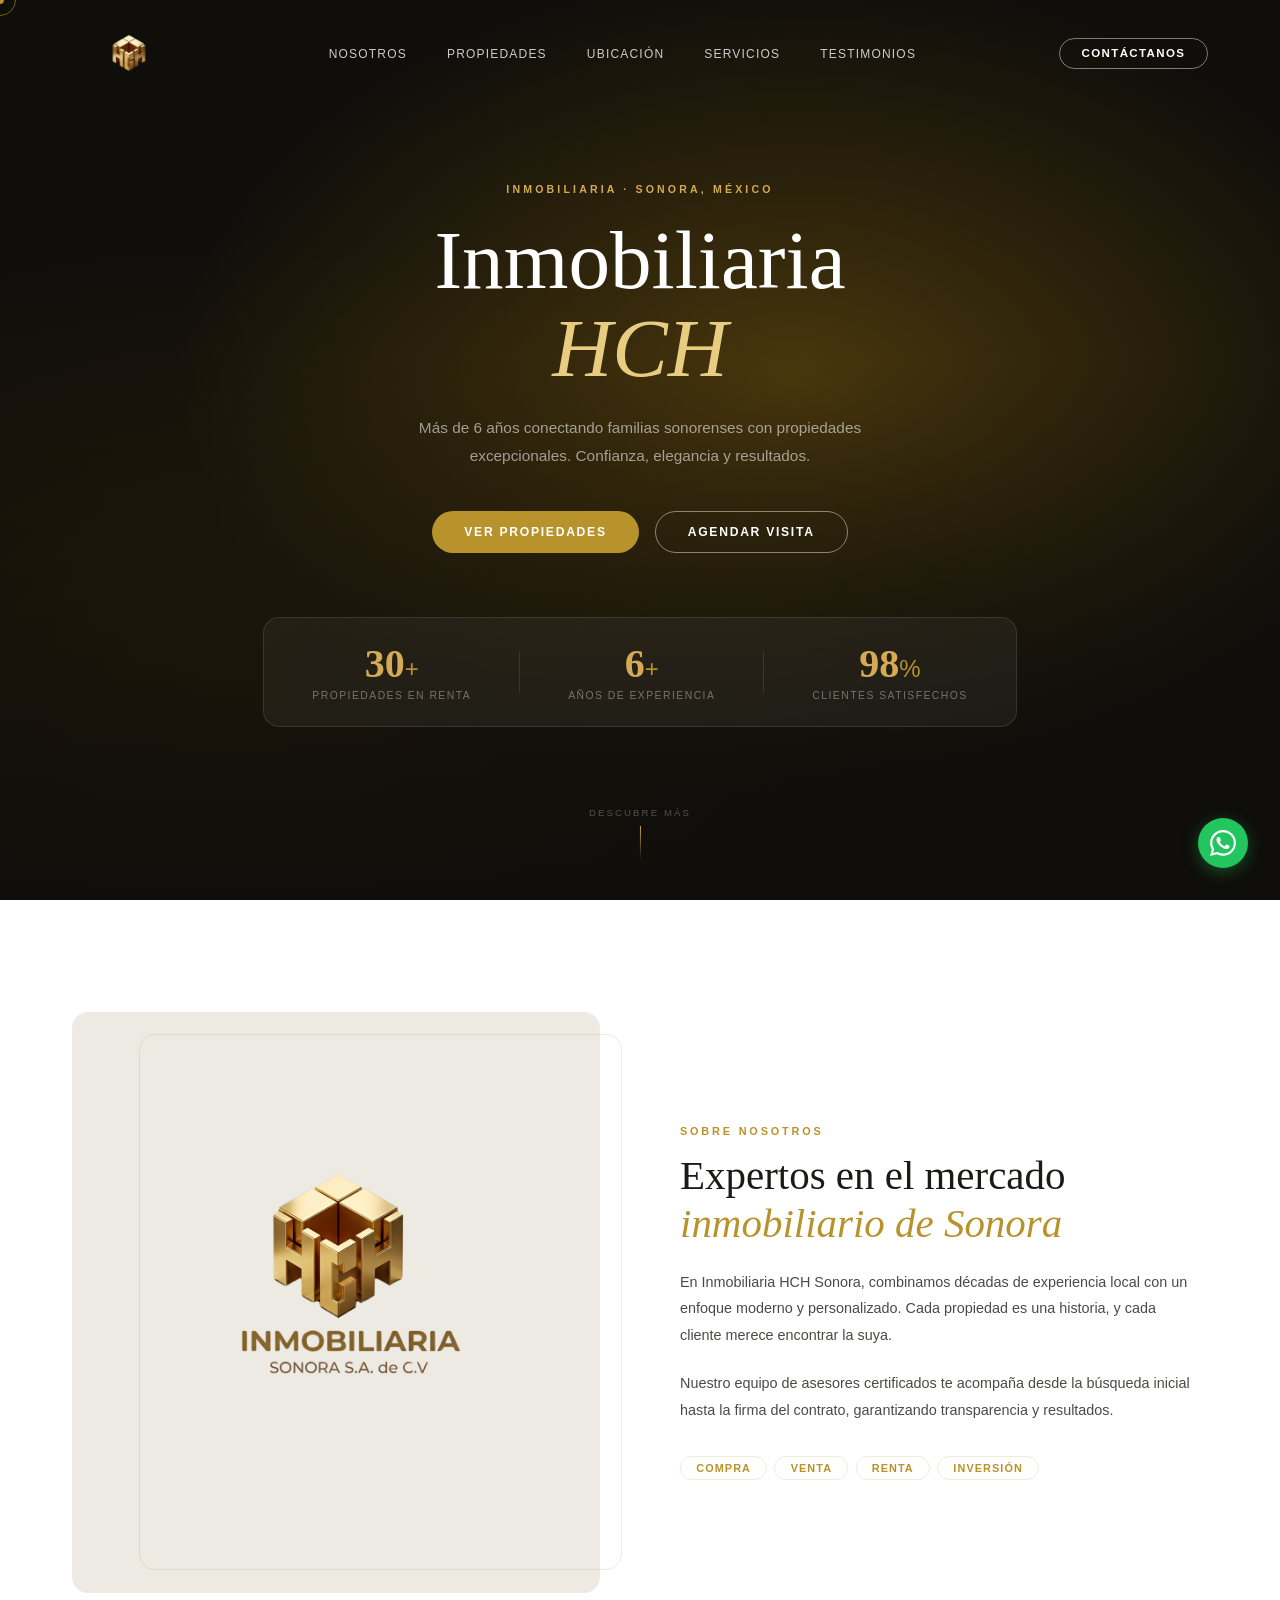
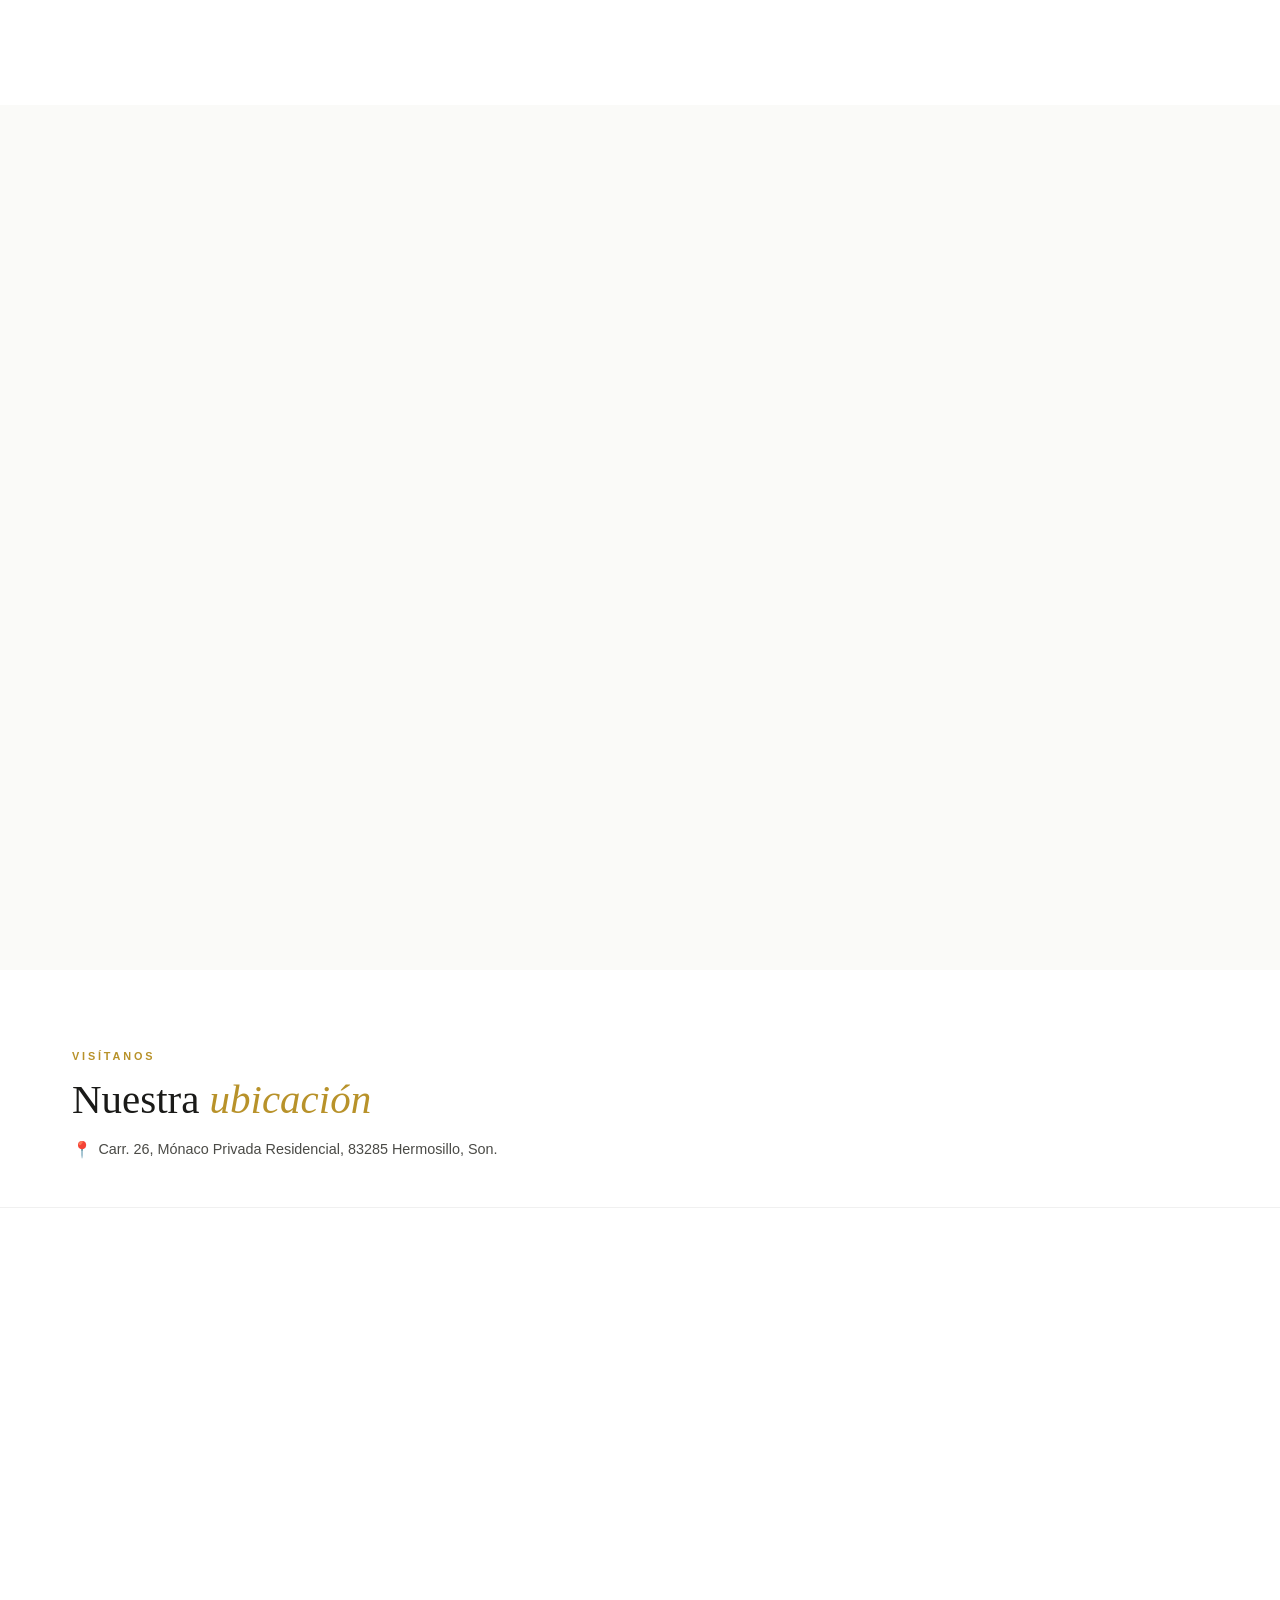
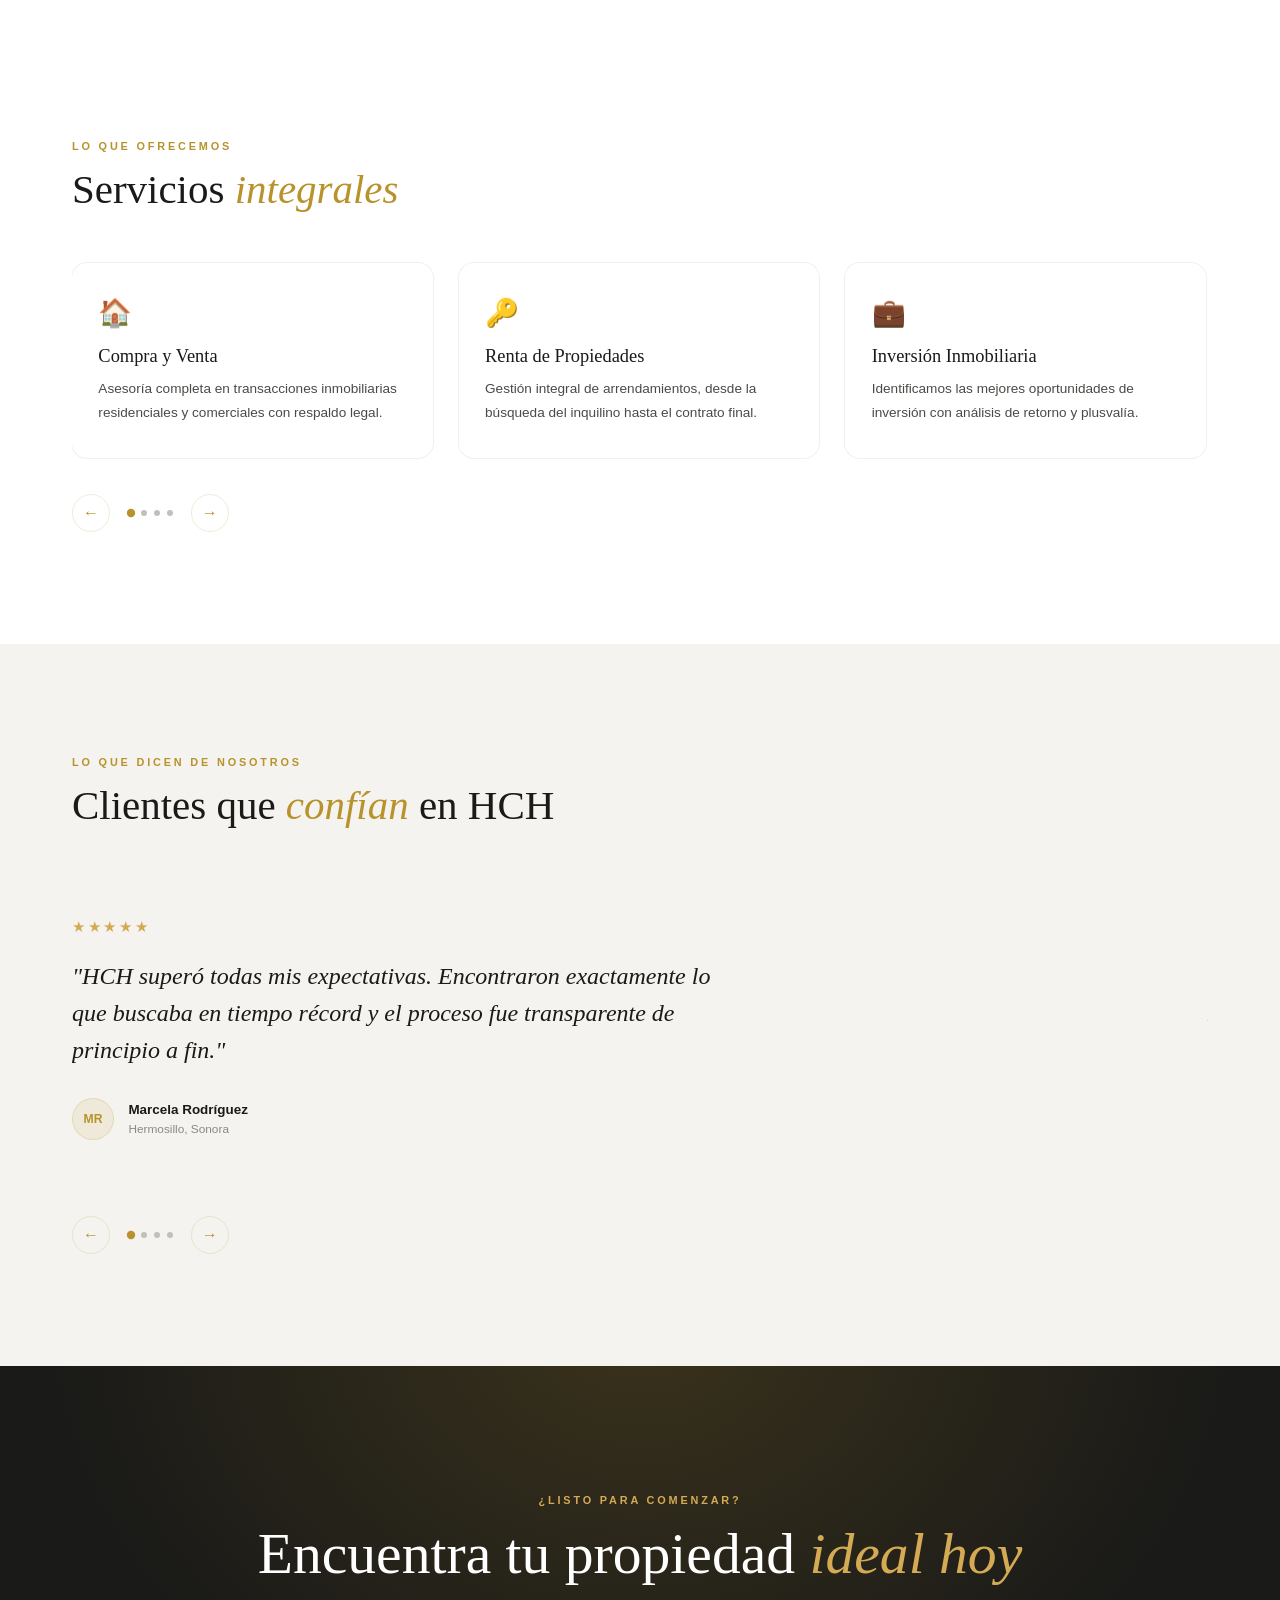
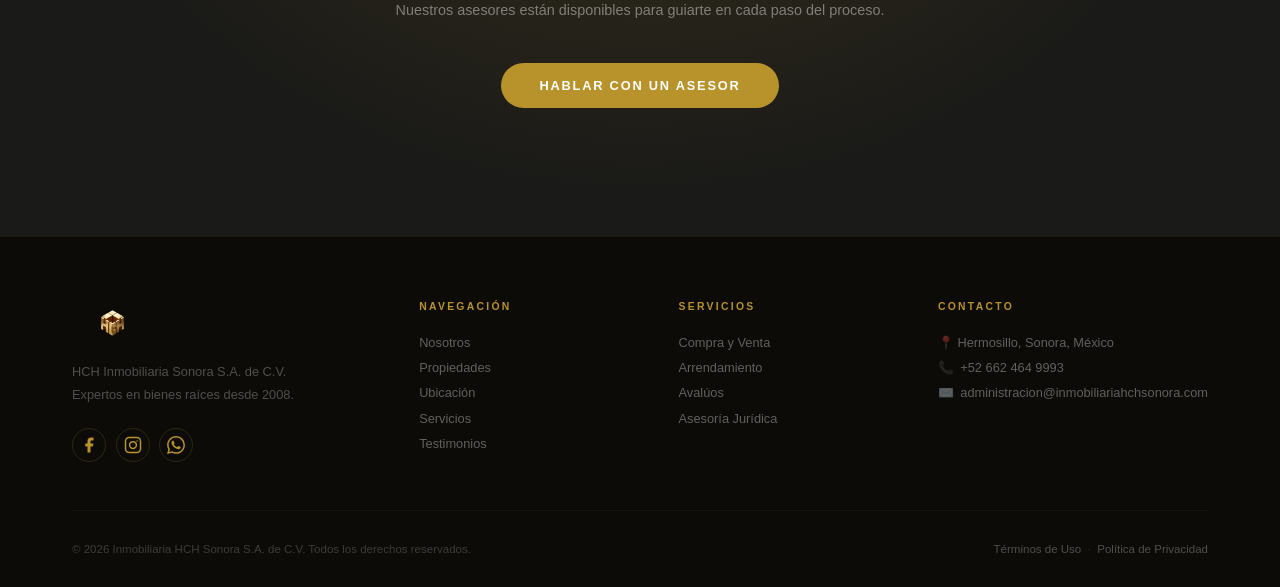
==== index.html @ 353039e5 "Add files via upload" ====
<!DOCTYPE html>
<html lang="es">
<head>
  <meta charset="UTF-8" />
  <meta name="viewport" content="width=device-width, initial-scale=1.0" />
  <title>Inmobiliaria HCH Sonora</title>
  <link rel="stylesheet" href="css/styles.css" />
  <link rel="stylesheet" href="css/mediaqueries.css" />
  <link rel="icon" href="/assets/icono.png" type="image/png">
  <!-- EmailJS -->
  <script src="https://cdn.jsdelivr.net/npm/@emailjs/browser@4/dist/email.min.js"></script>
  <script>emailjs.init('JZlXr-VuJau-2--WH');</script>
</head>
<body>
  <!-- Cursor -->
  <div class="cursor" id="cursor"></div>
  <div class="cursor-follower" id="cursorFollower"></div>
  <div class="mobile-menu" id="mobileMenu">
    <div class="mobile-menu-inner">
      <div class="mobile-menu-logo">
        <img src="assets/LogoHCHv1.png" alt="HCH" />
      </div>
      <nav class="mobile-menu-links">
        <a href="#nosotros"   class="mobile-link">Nosotros</a>
        <a href="#propiedades" class="mobile-link">Propiedades</a>
        <a href="#ubicacion"  class="mobile-link">Ubicación</a>
        <a href="#servicios"  class="mobile-link">Servicios</a>
        <a href="#testimonios" class="mobile-link">Testimonios</a>
      </nav>
      <div class="mobile-menu-cta">
        <button class="btn-primary full-w" id="openContactModalMobile">Contáctanos</button>
      </div>
    </div>
  </div>
  <div class="mobile-overlay" id="mobileOverlay"></div>
  <!-- Navbar -->
  <nav class="navbar" id="navbar">
    <div class="nav-container">
      <!-- Logo -->
      <a href="#hero" class="nav-logo">
        <img src="assets/LogoHCHv1.png" alt="HCH Inmobiliaria" class="nav-logo-img" />
      </a>
      <!-- Links -->
      <ul class="nav-links" id="navLinks">
        <li><a href="#nosotros" class="nav-link">Nosotros</a></li>
        <li><a href="#propiedades" class="nav-link">Propiedades</a></li>
        <li><a href="#ubicacion" class="nav-link">Ubicación</a></li>
        <li><a href="#servicios" class="nav-link">Servicios</a></li>
        <li><a href="#testimonios" class="nav-link">Testimonios</a></li>
      </ul>
      <!-- CTA y hamburger -->
      <div class="nav-right">
        <button class="nav-cta" id="openContactModal">Contáctanos</button>
        <button class="hamburger" id="hamburger" aria-label="Menú">
          <span></span><span></span><span></span>
        </button>
      </div>
    </div>
  </nav>
  <!-- Hero -->
  <section class="hero" id="hero">
    <div class="hero-bg">
      <div class="hero-bg-placeholder"></div>
      <div class="hero-overlay"></div>
    </div>
    <div class="hero-content">
      <p class="hero-eyebrow">Inmobiliaria · Sonora, México</p>
      <h1 class="hero-title">
        Inmobiliaria<br /><em> HCH</em>
      </h1>
      <p class="hero-subtitle">
        Más de 6 años conectando familias sonorenses con propiedades excepcionales.
        Confianza, elegancia y resultados.
      </p>
      <div class="hero-actions">
        <a href="#propiedades" class="btn-primary">Ver Propiedades</a>
        <button class="btn-ghost" id="openContactModalHero">Agendar Visita</button>
      </div>
    </div>
    <div class="hero-stats">
      <div class="stat">
        <span class="stat-num" data-count="30">0</span><span class="stat-sym">+</span>
        <span class="stat-label">Propiedades en renta</span>
      </div>
      <div class="stat-divider"></div>
      <div class="stat">
        <span class="stat-num" data-count="6">0</span><span class="stat-sym">+</span>
        <span class="stat-label">Años de Experiencia</span>
      </div>
      <div class="stat-divider"></div>
      <div class="stat">
        <span class="stat-num" data-count="98">0</span><span class="stat-sym">%</span>
        <span class="stat-label">Clientes Satisfechos</span>
      </div>
    </div>
    <div class="hero-scroll-indicator">
      <span>Descubre más</span>
      <div class="scroll-line"></div>
    </div>
  </section>
  <!-- Nosotros -->
  <section class="nosotros" id="nosotros">
    <div class="container">
      <div class="nosotros-grid">
        <div class="nosotros-media reveal-left">
          <div class="about-img-wrap">
            <div class="about-img-placeholder"></div>
            <div class="about-accent-line"></div>
          </div>
        </div>
        <div class="nosotros-content reveal-right">
          <p class="section-eyebrow">Sobre Nosotros</p>
          <h2 class="section-title">Expertos en el mercado <em>inmobiliario de Sonora</em></h2>
          <p class="nosotros-text">
            En Inmobiliaria HCH  Sonora, combinamos décadas de experiencia local
            con un enfoque moderno y personalizado. Cada propiedad es una historia, y cada
            cliente merece encontrar la suya.
          </p>
          <p class="nosotros-text">
            Nuestro equipo de asesores certificados te acompaña desde la búsqueda inicial
            hasta la firma del contrato, garantizando transparencia y resultados.
          </p>
          <div class="nosotros-tags">
            <span class="tag">Compra</span>
            <span class="tag">Venta</span>
            <span class="tag">Renta</span>
            <span class="tag">Inversión</span>
          </div>
        </div>
      </div>
    </div>
  </section>
  
  <!-- Propiedades -->
  <section class="propiedades" id="propiedades">
    <div class="container">
      <div class="section-header reveal-up">
        <p class="section-eyebrow">Nuestras Propiedades</p>
        <h2 class="section-title">Encuentra tu espacio <em>perfecto</em></h2>
        <p class="section-desc">Selección exclusiva de propiedades residenciales y comerciales en Sonora.</p>
      </div>
      <div class="filtros reveal-up">
        <button class="filtro-btn active" data-filter="todos">Todos</button>
        <button class="filtro-btn" data-filter="casa">Casas</button>
        <button class="filtro-btn" data-filter="departamento">Departamentos</button>
        <button class="filtro-btn" data-filter="terreno">Terrenos</button>
        <button class="filtro-btn" data-filter="comercial">Comercial</button>
      </div>
      <div class="propiedades-grid" id="propiedadesGrid">
        
        <article class="propiedad-card reveal-up delay-1" data-tipo="departamento"
          data-nombre="Departamento en Colonia San Juan, 16-N"
          data-precio="$11,500 MXN"
          data-recamaras="2" data-banos="1" data-m2="-" data-estacionamientos="1"
          data-descripcion="Departamento en renta muy cerca del centro de la ciudad, galerías Mall, centro de gobierno, universidad kino, etc. Dos recámaras con minisplit cada una, baño, cocina equipada, sala/comedor con minisplit, área común, incluye agua, un cajón de estacionamiento con portón eléctrico para mayor seguridad cuenta con cámaras de vigilancia. "
          data-ubicacion="Hermosillo, Sonora"
          data-fotos="assets/dpto1a.jpg|assets/dpto1b.jpg|assets/dpto1c.jpg|assets/dpto1d.jpg|assets/dpto1e.jpg|assets/dpto1f.jpg|assets/dpto1g.jpg|assets/dpto1h.jpg|assets/dpto1i.jpg">
          <div class="card-img-wrap">
            <div class="card-slider">
              <div class="card-slides">
                <div class="card-slide" style="background:#d8d0c0;"></div>
                <div class="card-slide" style="background:#c8c0b0;"></div>
                <div class="card-slide" style="background:#d8d0c0;"></div>
                <div class="card-slide" style="background:#c8c0b0;"></div>
                <div class="card-slide" style="background:#d8d0c0;"></div>
                <div class="card-slide" style="background:#c8c0b0;"></div>
                <div class="card-slide" style="background:#d8d0c0;"></div>
                <div class="card-slide" style="background:#c8c0b0;"></div>
                <div class="card-slide" style="background:#d8d0c0;"></div>
              </div>
              <div class="card-slider-dots"></div>
            </div>
            <div class="card-badge nuevo">Nuevo</div>
          </div>
          <div class="card-body">
            <p class="card-ubicacion">Colonia San Juan, HMO Sonora</p>
            <h3 class="card-nombre">Departamento en Colonia San Juan, 16-N</h3>
            <p class="card-precio">$11,500 <span>MXN</span></p>
            <div class="card-specs">
              <span>2 rec.</span><span>·</span>
              <span>1 baños</span><span>·</span>
              <span>1 estac. </span>
            </div>
          </div>
        </article>


        <article class="propiedad-card reveal-up" data-tipo="terreno"
          data-nombre="El Sahuaro, 83635 Heroica Caborca, Son."
          data-precio="$5,900,000 MXN"
          data-recamaras="—" data-banos="—" data-m2="7,380" data-estacionamientos="—"
          data-descripcion="Terreno en Parque industrial de Caborca Sonora, servicios completos, escrituras en regla, acceso pavimentado, ideal para construcción."
          data-ubicacion="Caborca Sonora"
          data-fotos="assets/terreno1.jpg|assets/terreno2.jpg|assets/terreno3.jpg">
          <div class="card-img-wrap">
            <div class="card-slider">
              <div class="card-slides">
                <div class="card-slide" style="background:#ddd8c8;"></div>
                <div class="card-slide" style="background:#c8c0b0;"></div>
                <div class="card-slide" style="background:#ddd8c8;"></div>
              </div>
              <div class="card-slider-dots"></div>
            </div>
            <div class="card-badge nuevo">Nuevo</div>
          </div>
          <div class="card-body">
            <p class="card-ubicacion">El Sahuaro, 83635 Heroica Caborca, Son.</p>
            <h3 class="card-nombre">Terreno en Parque industrial de Caborca Sonora</h3>
            <p class="card-precio">$5,900,000 <span>MXN</span></p>
            <div class="card-specs">
              <span>7,380 m²</span><span>·</span>
              <span>Terreno</span>
            </div>
          </div>
        </article>
        </div>
      </div>
      </div>
    </div>
  </section>
  
  <!-- Mapa -->
  <section class="mapa-section" id="ubicacion">
    <div class="container">
      <div class="section-header reveal-up">
        <p class="section-eyebrow">Visítanos</p>
        <h2 class="section-title">Nuestra <em>ubicación</em></h2>
        <p class="mapa-direccion">
          <span class="mapa-pin">📍</span>
          Carr. 26, Mónaco Privada Residencial, 83285 Hermosillo, Son.
        </p>
      </div>
    </div>
    <div class="mapa-embed reveal-up">
      <iframe src="https://www.google.com/maps/embed?pb=!1m14!1m8!1m3!1d1804.6522817898917!2d-111.001100279503!3d29.03851151187928!3m2!1i1024!2i768!4f13.1!3m3!1m2!1s0x86ce83006de4df8d%3A0xd7b181f6a9bc625a!2sInmobiliaria%20HCH%20Sonora!5e1!3m2!1ses-419!2smx!4v1788306089506!5m2!1ses-419!2smx" width="600" height="450" style="border:0;" allowfullscreen="" loading="lazy" referrerpolicy="strict-origin-when-cross-origin"></iframe>
    </div>
  </section>
  <!-- Servicios -->
  <section class="servicios" id="servicios">
    <div class="container">
      <div class="section-header reveal-up">
        <p class="section-eyebrow">Lo que ofrecemos</p>
        <h2 class="section-title">Servicios <em>integrales</em></h2>
      </div>
  
      <div class="servicios-slider reveal-up">
        <div class="servicios-track" id="serviciosTrack">
          <div class="servicio-card" id="servicio-compra-venta">
            <div class="servicio-icon">🏠</div>
            <h3>Compra y Venta</h3>
            <p>Asesoría completa en transacciones inmobiliarias residenciales y comerciales con respaldo legal.</p>
          </div>
          <div class="servicio-card" id="servicio-renta">
            <div class="servicio-icon">🔑</div>
            <h3>Renta de Propiedades</h3>
            <p>Gestión integral de arrendamientos, desde la búsqueda del inquilino hasta el contrato final.</p>
          </div>
          <div class="servicio-card" id="servicio-avaluos">
            <div class="servicio-icon">💼</div>
            <h3>Inversión Inmobiliaria</h3>
            <p>Identificamos las mejores oportunidades de inversión con análisis de retorno y plusvalía.</p>
          </div>
          <div class="servicio-card" id="servicio-juridica">
            <div class="servicio-icon">🏗️</div>
            <h3>Desarrollos Nuevos</h3>
            <p>Acceso anticipado a preventa de desarrollos propios inmobiliarios con condiciones preferentes.</p>
          </div>
        </div>
        <div class="slider-controls">
          <button class="slider-btn" id="serviciosPrev">←</button>
          <div class="slider-dots" id="serviciosDots"></div>
          <button class="slider-btn" id="serviciosNext">→</button>
        </div>
      </div>
    </div>
  </section>
  <!-- Testimonios -->
  <section class="testimonios" id="testimonios">
    <div class="container">
      <div class="section-header reveal-up">
        <p class="section-eyebrow">Lo que dicen de nosotros</p>
        <h2 class="section-title">Clientes que <em>confían</em> en HCH</h2>
      </div>
      <div class="testimonios-slider">
        <div class="testimonios-track" id="testimoniosTrack">
          <div class="testimonio-card">
            <div class="testimonio-estrellas">★★★★★</div>
            <p class="testimonio-texto">"HCH superó todas mis expectativas. Encontraron exactamente lo que buscaba en tiempo récord y el proceso fue transparente de principio a fin."</p>
            <div class="testimonio-autor">
              <div class="autor-avatar">MR</div>
              <div><strong>Marcela Rodríguez</strong><span>Hermosillo, Sonora</span></div>
            </div>
          </div>
          <div class="testimonio-card">
            <div class="testimonio-estrellas">★★★★★</div>
            <p class="testimonio-texto">"Vendimos nuestra propiedad en menos de 30 días. El equipo de HCH es profesional, puntual y genuinamente comprometido con sus clientes."</p>
            <div class="testimonio-autor">
              <div class="autor-avatar">JL</div>
              <div><strong>Jorge López</strong><span>Hermosillo, Sonora</span></div>
            </div>
          </div>
          <div class="testimonio-card">
            <div class="testimonio-estrellas">★★★★★</div>
            <p class="testimonio-texto">"Como inversionista, confío en HCH para identificar oportunidades. Su conocimiento del mercado sonorense es único y sus resultados hablan solos."</p>
            <div class="testimonio-autor">
              <div class="autor-avatar">AC</div>
              <div><strong>Andrea Contreras</strong><span>Hermosillo, Sonora</span></div>
            </div>
          </div>
          <div class="testimonio-card">
            <div class="testimonio-estrellas">★★★★★</div>
            <p class="testimonio-texto">"La asesoría jurídica fue invaluable. Me ayudaron a evitar problemas legales y cerramos la compra sin ningún contratiempo."</p>
            <div class="testimonio-autor">
              <div class="autor-avatar">FH</div>
              <div><strong>Fernando Herrera</strong><span>Hermosillo, Sonora</span></div>
            </div>
          </div>
        </div>
        <div class="slider-controls">
          <button class="slider-btn" id="sliderPrev">←</button>
          <div class="slider-dots" id="sliderDots"></div>
          <button class="slider-btn" id="sliderNext">→</button>
        </div>
      </div>
    </div>
  </section>
  <!-- Cta -->
  <section class="cta-section">
    <div class="container">
      <div class="cta-content reveal-up">
        <p class="section-eyebrow" style="color:var(--gold-light);">¿Listo para comenzar?</p>
        <h2 class="cta-title">Encuentra tu propiedad <em>ideal hoy</em></h2>
        <p class="cta-desc">Nuestros asesores están disponibles para guiarte en cada paso del proceso.</p>
        <button class="btn-primary large" id="openContactModalCTA">Hablar con un asesor</button>
      </div>
    </div>
  </section>
  <!-- Footer -->
  <footer class="footer">
    <div class="container">
      <div class="footer-grid">
        <div class="footer-brand">
          <img src="assets/LogoHCHv1.png" alt="HCH Inmobiliaria" class="footer-logo" />
          <p>HCH Inmobiliaria Sonora S.A. de C.V.<br />Expertos en bienes raíces desde 2008.</p>
          <div class="footer-social">
            <a href="https://www.facebook.com/profile.php?id=61590994755102" class="social-icon" aria-label="Facebook" target="_blank" rel="noopener">
              <!-- Facebook -->
              <svg viewBox="0 0 24 24" fill="currentColor" width="18" height="18">
                <path d="M18 2h-3a5 5 0 0 0-5 5v3H7v4h3v8h4v-8h3l1-4h-4V7a1 1 0 0 1 1-1h3z"/>
              </svg>
            </a>
            <a href="https://www.instagram.com/inmobiliariahchsonora/" class="social-icon" aria-label="Instagram" target="_blank" rel="noopener">
              <!-- Instagram -->
              <svg viewBox="0 0 24 24" fill="none" stroke="currentColor" stroke-width="2" stroke-linecap="round" stroke-linejoin="round" width="18" height="18">
                <rect x="2" y="2" width="20" height="20" rx="5" ry="5"/>
                <circle cx="12" cy="12" r="4.5"/>
                <circle cx="17.5" cy="6.5" r="1" fill="currentColor" stroke="none"/>
              </svg>
            </a>
            <a href="https://wa.me/526624649993" class="social-icon" aria-label="WhatsApp" target="_blank" rel="noopener">
              <!-- WhatsApp -->
              <svg viewBox="0 0 24 24" fill="currentColor" width="18" height="18">
                <path d="M17.472 14.382c-.297-.149-1.758-.867-2.03-.967-.273-.099-.471-.148-.67.15-.197.297-.767.966-.94 1.164-.173.199-.347.223-.644.075-.297-.15-1.255-.463-2.39-1.475-.883-.788-1.48-1.761-1.653-2.059-.173-.297-.018-.458.13-.606.134-.133.298-.347.446-.52.149-.174.198-.298.298-.497.099-.198.05-.371-.025-.52-.075-.149-.669-1.612-.916-2.207-.242-.579-.487-.5-.669-.51-.173-.008-.371-.01-.57-.01-.198 0-.52.074-.792.372-.272.297-1.04 1.016-1.04 2.479 0 1.462 1.065 2.875 1.213 3.074.149.198 2.096 3.2 5.077 4.487.709.306 1.262.489 1.694.625.712.227 1.36.195 1.871.118.571-.085 1.758-.719 2.006-1.413.248-.694.248-1.289.173-1.413-.074-.124-.272-.198-.57-.347m-5.421 7.403h-.004a9.87 9.87 0 0 1-5.031-1.378l-.361-.214-3.741.982.998-3.648-.235-.374a9.86 9.86 0 0 1-1.51-5.26c.001-5.45 4.436-9.884 9.888-9.884 2.64 0 5.122 1.03 6.988 2.898a9.825 9.825 0 0 1 2.893 6.994c-.003 5.45-4.437 9.884-9.885 9.884m8.413-18.297A11.815 11.815 0 0 0 12.05 0C5.495 0 .16 5.335.157 11.892c0 2.096.547 4.142 1.588 5.945L.057 24l6.305-1.654a11.882 11.882 0 0 0 5.683 1.448h.005c6.554 0 11.89-5.335 11.893-11.893a11.821 11.821 0 0 0-3.48-8.413z"/>
              </svg>
            </a>
          </div>
        </div>
        <div class="footer-col">
          <h4>Navegación</h4>
          <ul>
            <li><a href="#nosotros">Nosotros</a></li>
            <li><a href="#propiedades">Propiedades</a></li>
            <li><a href="#ubicacion">Ubicación</a></li>
            <li><a href="#servicios">Servicios</a></li>
            <li><a href="#testimonios">Testimonios</a></li>
          </ul>
        </div>
        <div class="footer-col">
          <h4>Servicios</h4>
          <ul>
            <li><a href="#servicios">Compra y Venta</a></li>
            <li><a href="#servicios">Arrendamiento</a></li>
            <li><a href="#servicios">Avalúos</a></li>
            <li><a href="#servicios">Asesoría Jurídica</a></li>
          </ul>
        </div>
        <div class="footer-col">
          <h4>Contacto</h4>
          <ul class="footer-contact">
            <li>📍 Hermosillo, Sonora, México</li>
            <li>📞 <a href="tel:+526624649993">+52 662 464 9993</a></li>
            <li>✉️ <a href="mailto:administracion@inmobiliariahchsonora.com">administracion@inmobiliariahchsonora.com</a></li>
          </ul>
        </div>
      </div>
      <div class="footer-bottom">
        <p>© 2026 Inmobiliaria HCH Sonora S.A. de C.V. Todos los derechos reservados.</p>
        <p>
          <a href="terminos.html">Términos de Uso</a>
          &nbsp;·&nbsp;
          <a href="privacidad.html">Política de Privacidad</a>
        </p>
      </div>
    </div>
  </footer>
  
  <!-- Propiedad -->
  <div class="modal-overlay" id="propiedadModal">
    <div class="modal modal-propiedad">
      <button class="modal-close" id="closePropModal">✕</button>
      <!-- Galería principal -->
      <div class="modal-gallery">
        <div class="gallery-main" id="galleryMain">
          <div class="gallery-main-placeholder" id="galleryPlaceholder">Imagen de la propiedad</div>
          <img class="gallery-main-img" id="galleryMainImg" src="" alt="" style="display:none;" />
          <div class="gallery-counter" id="galleryCounter">1 / 1</div>
          <button class="gallery-arrow prev" id="galleryPrev">‹</button>
          <button class="gallery-arrow next" id="galleryNext">›</button>
        </div>
        <!-- Thumbnails -->
        <div class="gallery-thumbs" id="galleryThumbs"></div>
      </div>
      <!-- Info -->
      <div class="modal-prop-body">
        <div class="modal-prop-header">
          <p class="modal-badge-label" id="modalTipo">Casa</p>
          <h2 class="modal-prop-nombre" id="modalNombre">—</h2>
          <p class="modal-prop-ubicacion" id="modalUbicacion">—</p>
          <p class="modal-prop-precio" id="modalPrecio">—</p>
        </div>
        <div class="modal-specs-grid">
          <div class="modal-spec">
            <span class="spec-icon">🛏</span>
            <span class="spec-val" id="modalRec">—</span>
            <span class="spec-lbl">Recámaras</span>
          </div>
          <div class="modal-spec">
            <span class="spec-icon">🚿</span>
            <span class="spec-val" id="modalBanos">—</span>
            <span class="spec-lbl">Baños</span>
          </div>
          <div class="modal-spec">
            <span class="spec-icon">📐</span>
            <span class="spec-val" id="modalM2">—</span>
            <span class="spec-lbl">m²</span>
          </div>
          <div class="modal-spec">
            <span class="spec-icon">🅿️</span>
            <span class="spec-val" id="modalEstac">—</span>
            <span class="spec-lbl">Estacionam.</span>
          </div>
        </div>
        <p class="modal-prop-desc" id="modalDesc">—</p>
        <div class="modal-cta-wrap">
          <button class="btn-primary" id="modalContactBtn">Solicitar información</button>
        </div>
      </div>
    </div>
  </div>
  <!-- Lightbox -->
  <div class="lightbox" id="lightbox">
    <button class="lightbox-close" id="lightboxClose">✕</button>
    <button class="lightbox-arrow prev" id="lightboxPrev">‹</button>
    <img class="lightbox-img" id="lightboxImg" src="" alt="" />
    <button class="lightbox-arrow next" id="lightboxNext">›</button>
    <div class="lightbox-caption" id="lightboxCaption">1 / 1</div>
  </div>
  <!-- Contacto -->
  <div class="modal-overlay" id="contactModal">
    <div class="modal modal-contacto">
      <button class="modal-close" id="closeContactModal">✕</button>
      <div class="contact-modal-header">
        <img src="assets/LogoHCHv1.png" alt="HCH" class="contact-modal-logo" />
        <h2>Hablemos de tu <em>próxima propiedad</em></h2>
        <p>Completa el formulario y un asesor te contactará en menos de 24 horas.</p>
      </div>
      <form class="contact-form" id="contactForm" novalidate>
        <div class="form-row">
          <div class="form-group">
            <label for="nombre">Nombre completo *</label>
            <input type="text" id="nombre" name="nombre" placeholder="Ej. Juan García" required />
          </div>
          <div class="form-group">
            <label for="telefono">Teléfono *</label>
            <input type="tel" id="telefono" name="telefono" placeholder="(662) 000-0000" required inputmode="numeric" pattern="[0-9\s\-\(\)\+]{7,20}" />
          </div>
        </div>
        <div class="form-group">
          <label for="email">Correo electrónico *</label>
          <input type="email" id="email" name="email" placeholder="tu@email.com" required />
        </div>
        <div class="form-row">
          <div class="form-group">
            <label for="interes">Me interesa</label>
            <select id="interes" name="interes">
              <option value="">Selecciona una opción</option>
              <option value="comprar">Comprar</option>
              <option value="vender">Vender</option>
              <option value="rentar">Rentar</option>
              <option value="invertir">Invertir</option>
              <option value="avaluo">Avalúo</option>
            </select>
          </div>
          <div class="form-group">
            <label for="presupuesto">Presupuesto aproximado</label>
            <select id="presupuesto" name="presupuesto">
              <option value="">Selecciona rango</option>
              <option value="menos1m">Menos de $1,000,000</option>
              <option value="1-3m">$1,000,000 – $3,000,000</option>
              <option value="3-6m">$3,000,000 – $6,000,000</option>
              <option value="mas6m">Más de $6,000,000</option>
              <option value="menos1m">Otro</option>
            </select>
          </div>
        </div>
        <div class="form-group">
          <label for="mensaje">Mensaje (opcional)</label>
          <textarea id="mensaje" name="mensaje" rows="3" placeholder="Cuéntanos qué buscas..."></textarea>
        </div>
        <input type="text" name="sitio_web" id="sitio_web" class="campo-trampa" autocomplete="off" tabindex="-1" />
        <div class="form-submit-wrap">
          <button type="submit" class="btn-primary">
            <span class="btn-text">Enviar Mensaje</span>
            <span class="btn-loader" style="display:none;">Enviando...</span>
          </button>
        </div>
        <div class="form-success" id="formSuccess" style="display:none;">✓ Mensaje enviado. Te contactaremos pronto.</div>
      </form>
    </div>
  </div>
  <!-- WhatsApp -->
  <a href="https://wa.me/526624649993" class="whatsapp-fab" target="_blank" rel="noopener" aria-label="WhatsApp">
    <svg viewBox="0 0 24 24" fill="currentColor" width="26" height="26">
      <path d="M17.472 14.382c-.297-.149-1.758-.867-2.03-.967-.273-.099-.471-.148-.67.15-.197.297-.767.966-.94 1.164-.173.199-.347.223-.644.075-.297-.15-1.255-.463-2.39-1.475-.883-.788-1.48-1.761-1.653-2.059-.173-.297-.018-.458.13-.606.134-.133.298-.347.446-.52.149-.174.198-.298.298-.497.099-.198.05-.371-.025-.52-.075-.149-.669-1.612-.916-2.207-.242-.579-.487-.5-.669-.51-.173-.008-.371-.01-.57-.01-.198 0-.52.074-.792.372-.272.297-1.04 1.016-1.04 2.479 0 1.462 1.065 2.875 1.213 3.074.149.198 2.096 3.2 5.077 4.487.709.306 1.262.489 1.694.625.712.227 1.36.195 1.871.118.571-.085 1.758-.719 2.006-1.413.248-.694.248-1.289.173-1.413-.074-.124-.272-.198-.57-.347m-5.421 7.403h-.004a9.87 9.87 0 01-5.031-1.378l-.361-.214-3.741.982.998-3.648-.235-.374a9.86 9.86 0 01-1.51-5.26c.001-5.45 4.436-9.884 9.888-9.884 2.64 0 5.122 1.03 6.988 2.898a9.825 9.825 0 012.893 6.994c-.003 5.45-4.437 9.884-9.885 9.884m8.413-18.297A11.815 11.815 0 0012.05 0C5.495 0 .16 5.335.157 11.892c0 2.096.547 4.142 1.588 5.945L.057 24l6.305-1.654a11.882 11.882 0 005.683 1.448h.005c6.554 0 11.89-5.335 11.893-11.893a11.821 11.821 0 00-3.48-8.413z"/>
    </svg>
  </a>
  <script src="js/main.js"></script>
</body>
</html>
---- css/styles.css ----
/* HCH Inmobiliaria — Estilos principales */
:root {
  --gold:        #B8922A;
  --gold-light:  #D4AB54;
  --gold-xlight: #E8CC80;
  --gold-subtle: rgba(184,146,42,0.10);
  --gold-border: rgba(184,146,42,0.20);
  --white:    #FFFFFF;
  --offwhite: #FAFAF8;
  --surface:  #F5F3EF;
  --surface2: #EDEAE3;
  --ink:      #1A1A18;
  --ink-mid:  #4A4A46;
  --ink-soft: #8A8A84;
  --ink-faint:#C2C0BA;
  --line:     rgba(0,0,0,0.06);
  --line-g:   rgba(184,146,42,0.18);
  --hero-bg:  #0F0E0A;
  --font-ui:   -apple-system, BlinkMacSystemFont, "SF Pro Display", "SF Pro Text",
               "Helvetica Neue", Arial, sans-serif;
  --font-disp: "Playfair Display", "Georgia", serif;
  --t:      0.32s cubic-bezier(0.25,0.46,0.45,0.94);
  --tf:     0.18s ease;
  --r:      8px;
  --rl:     16px;
  --rfull:  999px;
  --sh-sm:  0 1px 8px rgba(0,0,0,0.05);
  --sh-md:  0 6px 28px rgba(0,0,0,0.08);
  --sh-g:   0 4px 20px rgba(184,146,42,0.18);
}
@import url('https://fonts.googleapis.com/css2?family=Playfair+Display:ital,wght@0,400;0,500;0,600;1,400;1,500&display=swap');
*, *::before, *::after { box-sizing: border-box; margin: 0; padding: 0; }
html { scroll-behavior: smooth; overflow-x: hidden; }
body {
  font-family: var(--font-ui);
  background: var(--white);
  color: var(--ink);
  overflow-x: hidden;
  -webkit-font-smoothing: antialiased;
}
img { max-width: 100%; display: block; }
a { text-decoration: none; color: inherit; }
ul { list-style: none; }
button { border: none; background: none; font-family: inherit; cursor: pointer; }
input, select, textarea { font-family: inherit; }
.container { max-width: 1200px; margin: 0 auto; padding: 0 2rem; }
.cursor {
  width: 8px; height: 8px;
  background: var(--gold);
  border-radius: 50%;
  position: fixed; top: 0; left: 0;
  pointer-events: none; z-index: 9999;
  transform: translate(-50%, -50%);
  transition: width 0.25s ease, height 0.25s ease, background 0.25s ease, opacity 0.25s ease;
  will-change: transform;
}
.cursor-follower {
  width: 32px; height: 32px;
  border: 1.5px solid var(--gold);
  border-radius: 50%;
  position: fixed; top: 0; left: 0;
  pointer-events: none; z-index: 9998;
  transform: translate(-50%, -50%);
  transition: width 0.3s ease, height 0.3s ease, border-color 0.3s ease, opacity 0.3s ease;
  opacity: 0.6;
  will-change: transform;
}
.cursor.hover         { width: 16px; height: 16px; background: var(--gold-light); }
.cursor-follower.hover{ width: 50px; height: 50px; opacity: 0.22; border-color: var(--gold-light); }
.cursor.click         { width: 5px; height: 5px; opacity: 0.7; }
.cursor-follower.click{ width: 26px; height: 26px; opacity: 0.12; }
body.cursor-active, body.cursor-active a, body.cursor-active button { cursor: none; }
body.cursor-active a,
body.cursor-active button,
body.cursor-active .propiedad-card,
body.cursor-active .filtro-btn,
body.cursor-active .servicio-card,
body.cursor-active .gallery-thumb,
body.cursor-active .slider-btn,
body.cursor-active .dot,
body.cursor-active .nav-link,
body.cursor-active .mobile-link,
body.cursor-active .tag,
body.cursor-active .social-icon,
body.cursor-active .whatsapp-fab,
body.cursor-active .card-slider-arrow,
body.cursor-active .gallery-arrow,
body.cursor-active .lightbox-arrow,
body.cursor-active .lightbox-close,
body.cursor-active .modal-close { cursor: none !important; }
body.cursor-active .gallery-main,
body.cursor-active .lightbox-img,
body.cursor-active .card-slider { cursor: none !important; }
body.cursor-active input,
body.cursor-active textarea,
body.cursor-active select { cursor: text !important; }
@keyframes fadeUp {
  from { opacity: 0; transform: translateY(30px); }
  to   { opacity: 1; transform: translateY(0); }
}
@keyframes fadeIn {
  from { opacity: 0; }
  to   { opacity: 1; }
}
.hero-eyebrow,
.hero-title,
.hero-subtitle,
.hero-actions,
.hero-stats { opacity: 0; }
.hero-eyebrow.animate  { animation: fadeUp 0.72s cubic-bezier(0.22,1,0.36,1) 0.12s forwards; }
.hero-title.animate    { animation: fadeUp 0.88s cubic-bezier(0.22,1,0.36,1) 0.30s forwards; }
.hero-subtitle.animate { animation: fadeUp 0.75s cubic-bezier(0.22,1,0.36,1) 0.50s forwards; }
.hero-actions.animate  { animation: fadeUp 0.7s  cubic-bezier(0.22,1,0.36,1) 0.66s forwards; }
.hero-stats.animate    { animation: fadeUp 0.7s  cubic-bezier(0.22,1,0.36,1) 0.80s forwards; }
.hero-scroll-indicator { animation: fadeIn 1s ease 1.1s both; }
.section-eyebrow {
  display: block;
  font-size: 0.68rem;
  font-weight: 600;
  letter-spacing: 0.26em;
  text-transform: uppercase;
  color: var(--gold);
  margin-bottom: 0.85rem;
}
.section-title {
  font-family: var(--font-disp);
  font-size: clamp(1.9rem, 3.2vw, 2.85rem);
  font-weight: 500;
  line-height: 1.18;
  color: var(--ink);
}
.section-title em { font-style: italic; color: var(--gold); font-weight: 400; }
.section-desc { font-size: 0.9rem; line-height: 1.8; color: var(--ink-mid); margin-top: 0.9rem; max-width: 500px; }
.section-header { margin-bottom: 3rem; }
.btn-primary {
  display: inline-flex; align-items: center; justify-content: center; gap: 0.4rem;
  padding: 0.82rem 2rem;
  background: var(--gold);
  color: var(--white);
  font-family: var(--font-ui);
  font-size: 0.76rem;
  font-weight: 600;
  letter-spacing: 0.14em;
  text-transform: uppercase;
  border-radius: var(--rfull);
  transition: var(--t);
  white-space: nowrap;
}
.btn-primary:hover { background: var(--gold-light); box-shadow: var(--sh-g); transform: translateY(-1px); }
.btn-primary.large { padding: 0.95rem 2.4rem; font-size: 0.8rem; }
.btn-ghost {
  display: inline-flex; align-items: center; justify-content: center;
  padding: 0.82rem 2rem;
  border: 1.5px solid rgba(255,255,255,0.45);
  color: var(--white);
  font-family: var(--font-ui);
  font-size: 0.76rem;
  font-weight: 600;
  letter-spacing: 0.14em;
  text-transform: uppercase;
  border-radius: var(--rfull);
  background: transparent;
  transition: var(--t);
}
.btn-ghost:hover { border-color: rgba(255,255,255,0.85); background: rgba(255,255,255,0.1); }
.navbar {
  position: fixed; top: 0; left: 0; right: 0;
  z-index: 1000;
  padding: 1.4rem 0;
  transition: background 0.38s ease, backdrop-filter 0.38s ease, padding 0.32s ease, box-shadow 0.32s ease;
  background: transparent;
}
.navbar.scrolled {
  backdrop-filter: blur(24px) saturate(180%);
  -webkit-backdrop-filter: blur(24px) saturate(180%);
  padding: 0.85rem 0;
  border-bottom: 1px solid rgba(0,0,0,0.06);
  box-shadow: 0 1px 16px rgba(0,0,0,0.06);
}
.nav-container {
  max-width: 1200px; margin: 0 auto; padding: 0 2rem;
  display: grid;
  grid-template-columns: auto 1fr auto;
  align-items: center;
  gap: 2rem;
}
.nav-logo {
  display: flex; align-items: center;
  position: relative;
  flex-shrink: 0;
}
.nav-logo-img {
  height: 62px; width: auto; object-fit: contain;
  display: block;
  transition: transform 0.45s cubic-bezier(0.34,1.56,0.64,1), filter 0.38s ease;
}
.navbar.scrolled .nav-logo-img { filter: none; }
.mobile-menu-logo img { filter: none !important; }
.nav-logo { display: flex; align-items: center; flex-shrink: 0; }
.nav-logo:hover .nav-logo-img { transform: scale(1.07); }
.nav-links {
  display: flex; align-items: center; justify-content: center; gap: 2.5rem;
}
.nav-link {
  font-size: 0.75rem;
  font-weight: 500;
  letter-spacing: 0.1em;
  text-transform: uppercase;
  color: rgba(255,255,255,0.78);
  position: relative;
  transition: color 0.25s ease;
}
.nav-link::after {
  content: '';
  position: absolute; bottom: -3px; left: 0;
  width: 0; height: 1px;
  background: var(--gold-light);
  transition: width 0.25s ease;
}
.nav-link:hover { color: var(--gold-xlight); }
.nav-link:hover::after, .nav-link.active::after { width: 100%; }
.navbar.scrolled .nav-link { color: var(--ink-mid); }
.navbar.scrolled .nav-link::after { background: var(--gold); }
.navbar.scrolled .nav-link:hover { color: var(--gold); }
.nav-right { display: flex; align-items: center; gap: 1rem; justify-content: flex-end; }
.nav-cta {
  padding: 0.55rem 1.35rem;
  border: 1.5px solid rgba(255,255,255,0.45);
  color: var(--white);
  font-family: var(--font-ui);
  font-size: 0.72rem;
  font-weight: 600;
  letter-spacing: 0.12em;
  text-transform: uppercase;
  border-radius: var(--rfull);
  transition: var(--t);
  background: transparent;
  white-space: nowrap;
}
.nav-cta:hover { background: var(--gold); border-color: var(--gold); }
.navbar.scrolled .nav-cta { border-color: var(--gold-border); color: var(--gold); }
.navbar.scrolled .nav-cta:hover { background: var(--gold); color: var(--white); border-color: var(--gold); }
.hamburger { display: none; flex-direction: column; gap: 5px; width: 24px; padding: 4px 0; }
.hamburger span {
  display: block; height: 1.5px; border-radius: 2px;
  background: var(--white);
  transition: var(--tf);
}
.navbar.scrolled .hamburger span { background: var(--ink); }
.hamburger.active span:nth-child(1) { transform: rotate(45deg) translate(4.5px, 4.5px); }
.hamburger.active span:nth-child(2) { opacity: 0; transform: translateX(-6px); }
.hamburger.active span:nth-child(3) { transform: rotate(-45deg) translate(4.5px, -4.5px); }
.hero {
  position: relative;
  min-height: 100vh;
  min-height: 100svh;
  max-height: 100vh;
  max-height: 100svh;
  display: flex; flex-direction: column;
  align-items: center; justify-content: center;
  overflow: hidden; background: var(--hero-bg);
  padding-bottom: 5rem;
}
.hero-bg { position: absolute; inset: 0; }
.hero-bg-placeholder {
  position: absolute; inset: 0;
  background:
    radial-gradient(ellipse at 62% 42%, rgba(130,95,15,0.55) 0%, transparent 55%),
    radial-gradient(ellipse at 18% 72%, rgba(80,55,10,0.35) 0%, transparent 45%),
    #0f0e0a;
}
.hero-overlay {
  position: absolute; inset: 0;
  background: linear-gradient(to bottom,
    rgba(15,14,10,0.22) 0%, rgba(15,14,10,0.08) 40%,
    rgba(15,14,10,0.62) 82%, rgba(15,14,10,0.92) 100%);
}
.hero-content {
  position: relative; z-index: 2;
  text-align: center; max-width: 780px;
  padding: 0 2rem; padding-top: 90px;
}
.hero-eyebrow {
  font-size: 0.66rem; font-weight: 600;
  letter-spacing: 0.3em; text-transform: uppercase;
  color: var(--gold-light); display: block; margin-bottom: 1.3rem;
}
.hero-title {
  font-family: var(--font-disp);
  font-size: clamp(3rem, 6.5vw, 5.6rem);
  font-weight: 400; line-height: 1.06;
  color: var(--white); margin-bottom: 1.4rem;
}
.hero-title em { font-style: italic; color: var(--gold-xlight); }
.hero-subtitle {
  font-size: 0.96rem; color: rgba(255,255,255,0.56);
  line-height: 1.8; max-width: 480px;
  margin: 0 auto 2.6rem; font-weight: 300;
}
.hero-actions {
  display: flex; gap: 1rem; justify-content: center; flex-wrap: wrap;
  margin-bottom: clamp(2rem, 5vw, 5rem);
}
.hero-stats {
  position: relative; z-index: 2;
  display: flex; align-items: center;
  background: rgba(255,255,255,0.05);
  backdrop-filter: blur(24px);
  -webkit-backdrop-filter: blur(24px);
  border: 1px solid rgba(255,255,255,0.1);
  border-radius: var(--rl);
  padding: 1.6rem 3rem; gap: 3rem;
  margin: 0 2rem;
}
.stat { text-align: center; }
.stat-num {
  font-family: var(--font-disp);
  font-size: 2.5rem; font-weight: 600;
  color: var(--gold-light); line-height: 1;
}
.stat-sym { font-size: 1.5rem; color: var(--gold); }
.stat-label {
  font-size: 0.65rem; font-weight: 500;
  letter-spacing: 0.14em; text-transform: uppercase;
  color: rgba(255,255,255,0.38); display: block; margin-top: 0.35rem;
}
.stat-divider { width: 1px; height: 42px; background: rgba(255,255,255,0.1); }
.hero-scroll-indicator {
  position: absolute; bottom: 2.5rem; left: 50%; transform: translateX(-50%);
  display: flex; flex-direction: column; align-items: center; gap: 0.5rem; z-index: 2;
}
.hero-scroll-indicator span {
  font-size: 0.6rem; letter-spacing: 0.22em; text-transform: uppercase;
  color: rgba(255,255,255,0.28);
}
.scroll-line {
  width: 1px; height: 34px;
  background: linear-gradient(to bottom, var(--gold-light), transparent);
  animation: spulse 2.2s ease-in-out infinite;
}
@keyframes spulse {
  0%,100% { opacity:1; transform:scaleY(1); }
  50% { opacity:0.35; transform:scaleY(0.5); }
}
.reveal-up, .reveal-left, .reveal-right {
  opacity: 0; transition: opacity 0.6s ease, transform 0.6s cubic-bezier(0.25,0.46,0.45,0.94);
}
.reveal-up   { transform: translateY(28px); }
.reveal-left  { transform: translateX(-38px); }
.reveal-right { transform: translateX(38px); }
.reveal-up.visible, .reveal-left.visible, .reveal-right.visible { opacity:1; transform:translate(0); }
.delay-1 { transition-delay:0.1s !important; }
.delay-2 { transition-delay:0.2s !important; }
.delay-3 { transition-delay:0.3s !important; }
.nosotros { padding: 7rem 0; background: var(--white); }
.nosotros-grid { display: grid; grid-template-columns: 1fr 1fr; gap: 5rem; align-items: center; }
.about-img-wrap { position: relative; }
.about-img-placeholder {
  position: relative; width: 100%; padding-top: 110%;
  background: var(--surface2); border-radius: var(--rl); overflow: hidden;
}
.about-img-placeholder img {
  position: absolute; inset: 0;
  width: 100%; height: 100%;
  object-fit: contain;
  object-position: center;
  border-radius: var(--rl);
}
.about-img-placeholder::after {
  content: '';
  position: absolute; inset: 0;
  background-image: url('../assets/LogoHCHv1sinfondo.png');
  background-size: contain;     
  background-repeat: no-repeat;
  background-position: center;
}
.about-accent-line {
  position: absolute; top: 1.4rem; right: -1.4rem;
  width: calc(100% - 2.8rem); height: calc(100% - 2.8rem);
  border: 1px solid var(--line-g); border-radius: var(--rl); pointer-events: none;
}
.nosotros-content { padding-right: 1rem; }
.nosotros-text { font-size: 0.9rem; line-height: 1.85; color: var(--ink-mid); margin: 1.35rem 0; }
.nosotros-tags { display: flex; flex-wrap: wrap; gap: 0.45rem; margin-top: 2rem; }
.tag {
  padding: 0.32rem 0.95rem;
  border: 1px solid var(--line-g);
  color: var(--gold);
  font-size: 0.68rem; font-weight: 600; letter-spacing: 0.1em; text-transform: uppercase;
  border-radius: var(--rfull); transition: var(--tf);
}
.tag:hover { background: var(--gold-subtle); }
.propiedades { padding: 7rem 0; background: var(--offwhite); min-height: 60vh; }
.filtros { display: flex; flex-wrap: wrap; gap: 0.4rem; margin-bottom: 2.8rem; }
.filtro-btn {
  padding: 0.46rem 1.2rem;
  font-size: 0.7rem; font-weight: 600; letter-spacing: 0.1em; text-transform: uppercase;
  color: var(--ink-soft);
  border: 1px solid var(--line);
  border-radius: var(--rfull);
  background: var(--white);
  transition: var(--tf);
}
.filtro-btn:hover { color: var(--gold); border-color: var(--gold-border); }
.filtro-btn.active { background: var(--gold); color: var(--white); border-color: var(--gold); }
.proximamente {
  text-align: center;
  padding: 3rem 0;
}
.proximamente h3 {
  font-family: var(--font-disp);
  font-size: clamp(2rem, 4vw, 3rem);
  font-weight: 500;
  color: var(--gold);
  letter-spacing: 0.04em;
}
.propiedades-grid { display: grid; grid-template-columns: repeat(3, 1fr); gap: 1.75rem; }
.propiedad-card {
  background: var(--white);
  border-radius: var(--rl);
  overflow: hidden;
  border: 1px solid var(--line);
  transition: transform var(--t), box-shadow var(--t), border-color var(--t);
  cursor: pointer;
}
.propiedad-card:hover {
  transform: translateY(-3px);
  box-shadow: var(--sh-md);
  border-color: var(--gold-border);
}
.propiedad-card.hidden { display: none; }
.card-img-wrap {
  position: relative;
  width: 100%;
  aspect-ratio: 16 / 10;
  overflow: hidden;
}
.card-img-placeholder {
  position: absolute; inset: 0;
  transition: transform 0.5s var(--t);
}
.propiedad-card:hover .card-img-placeholder { transform: scale(1.03); }
.card-img-wrap img {
  position: absolute; inset: 0; width: 100%; height: 100%;
  object-fit: cover; transition: transform 0.5s var(--t);
}
.propiedad-card:hover .card-img-wrap img { transform: scale(1.03); }
.card-slider {
  position: absolute;
  inset: 0;
  width: 100%;
  height: 100%;
  overflow: hidden;
  touch-action: pan-y;
}
.card-slides {
  display: flex;
  width: 100%;
  height: 100%;
  transition: transform 0.65s cubic-bezier(0.25, 0.46, 0.45, 0.94);
  will-change: transform;
}
.card-slide {
  flex: 0 0 100%;  
  width: 100%;
  height: 100%;
  position: relative;
  overflow: hidden;
  background: var(--surface2);
}
.card-slide img {
  position: absolute;
  inset: 0;
  width: 100%;
  height: 100%;
  object-fit: cover;
  display: block;
  transition: transform 6s ease;
}
.card-slide.active-slide img {
  transform: scale(1.05);
}
.card-slider-dots {
  position: absolute; bottom: 0.65rem; left: 50%; transform: translateX(-50%);
  display: flex; gap: 4px; z-index: 3;
}
.cs-dot {
  width: 5px; height: 5px;
  border-radius: 50%;
  background: rgba(255,255,255,0.5);
  transition: background 0.2s ease, transform 0.2s ease;
  display: block;
}
.cs-dot.active { background: rgba(255,255,255,0.95); transform: scale(1.25); }
.card-slider-dots:has(.cs-dot:only-child) { display: none; }
.card-slider-arrow {
  position: absolute; top: 50%; transform: translateY(-50%);
  width: 30px; height: 30px;
  background: rgba(255,255,255,0.88);
  border-radius: 50%; z-index: 4;
  display: flex; align-items: center; justify-content: center;
  font-size: 0.9rem; color: var(--ink);
  opacity: 0;
  transition: opacity 0.2s ease;
  cursor: pointer;
  border: none; font-family: inherit;
  box-shadow: 0 2px 8px rgba(0,0,0,0.15);
}
.card-slider-arrow.prev { left: 0.5rem; }
.card-slider-arrow.next { right: 0.5rem; }
.card-img-wrap:hover .card-slider-arrow { opacity: 1; }
.card-slider-arrow:hover { background: white; }
.card-badge {
  position: absolute; top: 0.9rem; left: 0.9rem;
  padding: 0.26rem 0.7rem;
  background: var(--white);
  color: var(--gold);
  font-size: 0.62rem; font-weight: 700; letter-spacing: 0.12em; text-transform: uppercase;
  border-radius: var(--rfull);
  border: 1px solid var(--gold-border);
}
.card-badge.nuevo { background: var(--gold); color: var(--white); border-color: var(--gold); }
.card-badge.exclusiva { background: var(--ink); color: var(--gold-xlight); border-color: transparent; }
.card-body { padding: 1.25rem 1.35rem 1.5rem; }
.card-ubicacion { font-size: 0.68rem; color: var(--ink-faint); letter-spacing: 0.06em; margin-bottom: 0.35rem; }
.card-nombre { font-family: var(--font-disp); font-size: 1.18rem; font-weight: 500; color: var(--ink); margin-bottom: 0.55rem; line-height: 1.3; }
.card-precio { font-size: 1.05rem; font-weight: 700; color: var(--gold); margin-bottom: 0.85rem; }
.card-precio span { font-size: 0.7rem; font-weight: 400; color: var(--ink-faint); }
.card-specs {
  display: flex; align-items: center; gap: 0.5rem; flex-wrap: wrap;
  font-size: 0.74rem; color: var(--ink-soft);
  border-top: 1px solid var(--line); padding-top: 0.85rem;
}
.card-specs span { line-height: 1; }
.servicios {
  padding: 7rem 0;
  background: var(--white);
  scroll-margin-top: 80px;
}
.servicios-grid { display: grid; grid-template-columns: repeat(3, 1fr); gap: 1.35rem; }
.servicio-card {
  padding: 2.1rem 1.65rem;
  border-radius: var(--rl);
  border: 1px solid var(--line);
  background: var(--white);
  transition: var(--t);
  position: relative; overflow: hidden;
}
.servicio-card::after {
  content: '';
  position: absolute; bottom: 0; left: 0;
  width: 0; height: 2px;
  background: linear-gradient(90deg, var(--gold), var(--gold-light));
  transition: width 0.38s ease;
}
.servicio-card:hover { box-shadow: var(--sh-md); border-color: var(--line-g); }
.servicio-card:hover::after { width: 100%; }
.servicio-icon { font-size: 1.7rem; margin-bottom: 1.1rem; display: block; }
.servicio-card h3 { font-family: var(--font-disp); font-size: 1.15rem; font-weight: 500; color: var(--ink); margin-bottom: 0.6rem; }
.servicio-card p { font-size: 0.85rem; line-height: 1.75; color: var(--ink-mid); }
.testimonios { padding: 7rem 0; background: var(--surface); overflow: hidden; }
.testimonios-slider { overflow: hidden; }
.testimonios-track { display: flex; transition: transform 0.48s cubic-bezier(0.25,0.46,0.45,0.94); }
.testimonio-card { min-width: 100%; width: 100%; padding: 2.5rem 0; flex-shrink: 0; }
.testimonio-estrellas { color: var(--gold-light); font-size: 0.95rem; letter-spacing: 0.18em; margin-bottom: 1.4rem; }
.testimonio-texto {
  font-family: var(--font-disp);
  font-size: 1.5rem; font-style: italic; font-weight: 400; line-height: 1.55;
  color: var(--ink); margin-bottom: 1.8rem; max-width: 660px;
}
.testimonio-autor { display: flex; align-items: center; gap: 0.9rem; }
.autor-avatar {
  width: 42px; height: 42px;
  background: var(--gold-subtle); border: 1px solid var(--gold-border);
  border-radius: 50%;
  display: flex; align-items: center; justify-content: center;
  font-size: 0.76rem; font-weight: 700; color: var(--gold); flex-shrink: 0;
}
.testimonio-autor strong { font-size: 0.84rem; color: var(--ink); display: block; margin-bottom: 0.15rem; }
.testimonio-autor span { font-size: 0.74rem; color: var(--ink-soft); }
.slider-controls { display: flex; align-items: center; gap: 1.1rem; margin-top: 2.2rem; }
.slider-btn {
  width: 38px; height: 38px;
  border: 1px solid var(--line-g); color: var(--gold);
  font-size: 1rem; border-radius: 50%;
  display: flex; align-items: center; justify-content: center;
  transition: var(--tf);
}
.slider-btn:hover { background: var(--gold); color: var(--white); border-color: var(--gold); }
.slider-dots { display: flex; gap: 0.45rem; }
.dot { width: 6px; height: 6px; border-radius: 50%; background: var(--ink-faint); cursor: pointer; transition: var(--tf); }
.dot.active { background: var(--gold); transform: scale(1.4); }
.cta-section {
  position: relative; padding: 8rem 0; text-align: center;
  background: var(--ink); overflow: hidden;
}
.cta-section::before {
  content: '';
  position: absolute; inset: 0;
  background: radial-gradient(ellipse at 50% -10%, rgba(184,146,42,0.2) 0%, transparent 65%);
}
.cta-content { position: relative; z-index: 1; }
.cta-title {
  font-family: var(--font-disp);
  font-size: clamp(2.2rem, 4.5vw, 3.8rem); font-weight: 400;
  color: var(--white); margin: 1rem 0; line-height: 1.12;
}
.cta-title em { color: var(--gold-light); font-style: italic; }
.cta-desc { color: rgba(255,255,255,0.42); margin-bottom: 2.8rem; font-size: 0.9rem; }
.footer { background: #0c0b08; padding: 4rem 0 2rem; border-top: 1px solid rgba(184,146,42,0.1); }
.footer-grid {
  display: grid;
  grid-template-columns: 1.4fr 1fr 1fr 1.2fr;
  gap: 2.5rem;
  margin-bottom: 3rem;
  align-items: start;
}
.footer-cols-group {
  display: contents; 
}
.footer-logo { height: 44px; margin-bottom: 1rem; }
.footer-brand p { font-size: 0.8rem; color: rgba(255,255,255,0.28); line-height: 1.75; }
.footer-social { display: flex; gap: 0.6rem; margin-top: 1.4rem; }
.social-icon {
  width: 34px; height: 34px;
  border: 1px solid rgba(184,146,42,0.2);
  color: var(--gold); border-radius: 50%;
  display: flex; align-items: center; justify-content: center;
  font-size: 0.62rem; font-weight: 700; text-transform: uppercase;
  transition: var(--tf);
}
.social-icon:hover { background: var(--gold); color: var(--ink); border-color: var(--gold); }
.footer-col h4 { font-size: 0.65rem; font-weight: 700; letter-spacing: 0.22em; text-transform: uppercase; color: var(--gold); margin-bottom: 1.4rem; }
.footer-col ul { display: flex; flex-direction: column; gap: 0.65rem; }
.footer-col ul li a, .footer-col ul li { font-size: 0.8rem; color: rgba(255,255,255,0.35); transition: var(--tf); }
.footer-col ul li a:hover { color: rgba(255,255,255,0.65); }
.footer-contact li { display: flex; gap: 0.4rem; align-items: flex-start; }
.footer-bottom {
  border-top: 1px solid rgba(255,255,255,0.05); padding-top: 2rem;
  display: flex; justify-content: space-between; align-items: center;
  flex-wrap: wrap; gap: 0.75rem;
}
.footer-bottom p { font-size: 0.72rem; color: rgba(255,255,255,0.2); }
.footer-bottom a { color: rgba(255,255,255,0.28); transition: var(--tf); }
.footer-bottom a:hover { color: var(--gold); }
.modal-overlay {
  position: fixed; inset: 0;
  background: rgba(10,9,6,0.70);
  backdrop-filter: blur(10px); -webkit-backdrop-filter: blur(10px);
  z-index: 2000;
  display: flex; align-items: center; justify-content: center;
  padding: 1.5rem;
  opacity: 0; visibility: hidden;
  transition: opacity 0.32s ease, visibility 0.32s ease;
}
.modal-overlay.active { opacity: 1; visibility: visible; }
.modal {
  background: var(--white); border-radius: var(--rl);
  position: relative; width: 100%;
  max-height: 90vh; overflow-y: auto;
  transform: translateY(14px) scale(0.98);
  transition: transform 0.38s cubic-bezier(0.34,1.56,0.64,1);
  scrollbar-width: thin; scrollbar-color: var(--line-g) transparent;
}
.modal-overlay.active .modal { transform: translateY(0) scale(1); }
.modal-close {
  position: fixed;
  top: 1.1rem;
  right: 1.1rem;
  width: 36px; height: 36px;
  background: rgba(255,255,255,0.96);
  backdrop-filter: blur(10px);
  -webkit-backdrop-filter: blur(10px);
  color: var(--ink);
  border-radius: 50%;
  display: flex; align-items: center; justify-content: center;
  font-size: 0.82rem;
  z-index: 2200;
  transition: var(--tf);
  box-shadow: 0 2px 12px rgba(0,0,0,0.18);
  border: 1px solid rgba(0,0,0,0.07);
  cursor: pointer;
  opacity: 0;
  pointer-events: none;
}
.modal-close:hover { background: var(--ink); color: var(--white); }
.modal-overlay.active .modal-close {
  opacity: 1;
  pointer-events: all;
}
.modal-propiedad { max-width: 820px; }
.modal-gallery { border-radius: var(--rl) var(--rl) 0 0; overflow: hidden; background: var(--surface2); }
.gallery-main {
  position: relative; padding-top: 52%; overflow: hidden;
  cursor: zoom-in;
  user-select: none; 
}
.gallery-arrow { cursor: pointer !important; }
.gallery-main-img {
  position: absolute; inset: 0; width: 100%; height: 100%;
  object-fit: cover;
  transition: opacity 0.28s ease;
}
.gallery-main-placeholder {
  position: absolute; inset: 0;
  display: flex; align-items: center; justify-content: center;
  font-size: 0.7rem; color: var(--ink-faint);
  letter-spacing: 0.18em; text-transform: uppercase;
  background: var(--surface2);
}
.gallery-arrow {
  position: absolute; top: 50%; transform: translateY(-50%);
  width: 36px; height: 36px;
  background: rgba(255,255,255,0.9);
  border-radius: 50%;
  display: flex; align-items: center; justify-content: center;
  font-size: 1.2rem; color: var(--ink);
  z-index: 4; transition: var(--tf);
  border: 1px solid var(--line);
  box-shadow: var(--sh-sm);
}
.gallery-arrow:hover { background: var(--white); box-shadow: var(--sh-md); }
.gallery-arrow.prev { left: 0.85rem; }
.gallery-arrow.next { right: 0.85rem; }
.gallery-counter {
  position: absolute; bottom: 0.7rem; right: 0.85rem;
  background: rgba(0,0,0,0.46);
  color: rgba(255,255,255,0.85);
  font-size: 0.65rem; padding: 0.22rem 0.6rem;
  border-radius: var(--rfull); letter-spacing: 0.08em;
}
.gallery-thumbs {
  display: flex; gap: 0.5rem; padding: 0.7rem 0.85rem;
  overflow-x: auto; background: var(--white);
  border-bottom: 1px solid var(--line);
}
.gallery-thumbs::-webkit-scrollbar { height: 3px; }
.gallery-thumbs::-webkit-scrollbar-thumb { background: var(--gold-border); border-radius: 3px; }
.gallery-thumb {
  flex-shrink: 0; width: 60px; height: 42px;
  border-radius: var(--r); overflow: hidden;
  cursor: pointer;
  border: 2px solid transparent;
  transition: var(--tf);
  background: var(--surface2);
  display: flex; align-items: center; justify-content: center;
  font-size: 0.5rem; color: var(--ink-faint); text-transform: uppercase; letter-spacing: 0.08em;
}
.gallery-thumb img { width:100%; height:100%; object-fit:cover; }
.gallery-thumb.active { border-color: var(--gold); }
.gallery-thumb:hover { border-color: var(--gold-border); }
.modal-prop-body { padding: 1.75rem 2rem 2.25rem; }
.modal-badge-label { font-size: 0.62rem; font-weight: 700; letter-spacing: 0.22em; text-transform: uppercase; color: var(--gold); margin-bottom: 0.35rem; }
.modal-prop-nombre { font-family: var(--font-disp); font-size: 1.75rem; font-weight: 500; color: var(--ink); margin-bottom: 0.28rem; }
.modal-prop-ubicacion { font-size: 0.76rem; color: var(--ink-soft); margin-bottom: 0.65rem; }
.modal-prop-precio { font-size: 1.5rem; font-weight: 700; color: var(--gold); margin-bottom: 1.4rem; }
.modal-specs-grid { display: grid; grid-template-columns: repeat(4,1fr); gap: 0.65rem; margin-bottom: 1.4rem; }
.modal-spec { background: var(--offwhite); border: 1px solid var(--line); border-radius: var(--r); padding: 0.8rem 0.4rem; text-align: center; }
.spec-icon { font-size: 1rem; display: block; margin-bottom: 0.22rem; }
.spec-val { font-weight: 700; color: var(--ink); font-size: 0.9rem; display: block; }
.spec-lbl { font-size: 0.58rem; color: var(--ink-soft); text-transform: uppercase; letter-spacing: 0.08em; }
.modal-prop-desc { font-size: 0.86rem; line-height: 1.75; color: var(--ink-mid); margin-bottom: 1.6rem; padding-top: 1.1rem; border-top: 1px solid var(--line); }
.modal-cta-wrap { display: flex; justify-content: center; }
.lightbox {
  position: fixed; inset: 0;
  background: rgba(0,0,0,0.95);
  z-index: 3000;
  display: flex; align-items: center; justify-content: center;
  opacity: 0; visibility: hidden;
  transition: opacity 0.28s ease, visibility 0.28s ease;
}
.lightbox.active { opacity: 1; visibility: visible; }
.lightbox-img {
  max-width: 90vw; max-height: 88vh;
  object-fit: contain; border-radius: var(--r);
  box-shadow: 0 24px 80px rgba(0,0,0,0.7);
  transition: opacity 0.22s ease;
}
.lightbox-close {
  position: absolute; top: 1.4rem; right: 1.4rem;
  width: 38px; height: 38px;
  background: rgba(255,255,255,0.08); color: rgba(255,255,255,0.65);
  border-radius: 50%; display: flex; align-items: center; justify-content: center;
  font-size: 0.9rem; transition: var(--tf);
}
.lightbox-close:hover { background: rgba(255,255,255,0.15); color: var(--white); }
.lightbox-arrow {
  position: absolute; top: 50%; transform: translateY(-50%);
  width: 46px; height: 46px;
  background: rgba(255,255,255,0.07); color: rgba(255,255,255,0.7);
  border-radius: 50%; display: flex; align-items: center; justify-content: center;
  font-size: 1.4rem; transition: var(--tf);
}
.lightbox-arrow:hover { background: rgba(255,255,255,0.14); color: var(--white); }
.lightbox-arrow.prev { left: 1.5rem; }
.lightbox-arrow.next { right: 1.5rem; }
.lightbox-caption { position: absolute; bottom: 1.4rem; left: 50%; transform: translateX(-50%); font-size: 0.72rem; color: rgba(255,255,255,0.35); letter-spacing: 0.1em; }
.modal-contacto { max-width: 560px; padding: 2.5rem 2.25rem; }
.contact-modal-header { text-align: center; margin-bottom: 2rem; }
.contact-modal-logo { height: 40px; margin: 0 auto 1.2rem; object-fit: contain; }
.contact-modal-header h2 { font-family: var(--font-disp); font-size: 1.75rem; font-weight: 400; color: var(--ink); margin-bottom: 0.4rem; }
.contact-modal-header h2 em { color: var(--gold); font-style: italic; }
.contact-modal-header p { font-size: 0.83rem; color: var(--ink-mid); }
.campo-trampa {
  position: absolute;
  left: -9999px;
  width: 1px;
  height: 1px;
  opacity: 0;
}
.contact-form { display: flex; flex-direction: column; gap: 1rem; }
.form-row { display: grid; grid-template-columns: 1fr 1fr; gap: 1rem; }
.form-group { display: flex; flex-direction: column; gap: 0.38rem; }
.form-group label { font-size: 0.68rem; font-weight: 600; letter-spacing: 0.1em; text-transform: uppercase; color: var(--ink-mid); }
.form-group input, .form-group select, .form-group textarea {
  background: var(--offwhite); border: 1px solid var(--line);
  border-radius: var(--r); padding: 0.78rem 0.95rem;
  color: var(--ink); font-size: 0.87rem;
  transition: var(--tf); outline: none; resize: none;
}
.form-group select { appearance: none; cursor: pointer; }
.form-group input::placeholder, .form-group textarea::placeholder { color: var(--ink-faint); }
.form-group input:focus, .form-group select:focus, .form-group textarea:focus {
  border-color: var(--gold); background: var(--white);
  box-shadow: 0 0 0 3px rgba(184,146,42,0.08);
}
.form-submit-wrap { display: flex; justify-content: center; padding-top: 0.2rem; }
.form-submit-wrap .btn-primary { min-width: 190px; }
.form-success {
  text-align: center; padding: 0.9rem;
  background: rgba(184,146,42,0.07);
  border: 1px solid var(--gold-border);
  border-radius: var(--r);
  color: var(--gold); font-size: 0.84rem; font-weight: 500;
}
.whatsapp-fab {
  position: fixed; bottom: 2rem; right: 2rem;
  width: 50px; height: 50px; background: #22C55E; color: var(--white);
  border-radius: 50%;
  display: flex; align-items: center; justify-content: center;
  z-index: 1500; box-shadow: 0 4px 16px rgba(34,197,94,0.35);
  transition: var(--tf);
}
.whatsapp-fab:hover { transform: scale(1.09); box-shadow: 0 6px 22px rgba(34,197,94,0.5); }
::-webkit-scrollbar { width: 6px; }
::-webkit-scrollbar-track { background: transparent; }
::-webkit-scrollbar-thumb {
  background: rgba(184, 146, 42, 0.28);
  border-radius: 6px;
  min-height: 40px;
  backdrop-filter: blur(4px);
  -webkit-backdrop-filter: blur(4px);
  border: 1px solid rgba(184, 146, 42, 0.12);
}
::-webkit-scrollbar-thumb:hover {
  background: rgba(184, 146, 42, 0.55);
}
* { scrollbar-width: thin; scrollbar-color: rgba(184,146,42,0.3) transparent; }
.mobile-menu {
  position: fixed;
  top: -60px;
  left: 0; right: 0;
  z-index: 1100;
  transform: translateY(-100%);
  transition: transform 0.42s cubic-bezier(0.32, 0.72, 0, 1);
  will-change: transform;
  pointer-events: none;
}
.mobile-menu.open {
  transform: translateY(0);
  pointer-events: all;
}
.mobile-menu-inner {
  background: #FFFFFF;
  border-radius: 0 0 24px 24px;
  padding-top: calc(60px + env(safe-area-inset-top, 0px));
  padding-left: 1.5rem;
  padding-right: 1.5rem;
  padding-bottom: 2rem;
  box-shadow: 0 12px 40px rgba(0,0,0,0.12);
  position: relative;
}
.mobile-menu-inner::before {
  content: '';
  display: block;
  width: 36px; height: 4px;
  background: var(--ink-faint);
  border-radius: 2px;
  margin: 0 auto 1.2rem;
}
.mobile-menu-logo {
  display: flex; justify-content: center;
  padding: 0.5rem 0 1.5rem;
  border-bottom: 1px solid var(--line);
  margin-bottom: 0.5rem;
}
.mobile-menu-logo img {
  height: 52px; width: auto; object-fit: contain;
}
.mobile-menu-links {
  display: flex; flex-direction: column;
  padding: 0.5rem 0;
}
.mobile-link {
  display: flex; align-items: center;
  padding: 1rem 0.5rem;
  font-size: 1.05rem;
  font-weight: 500;
  color: var(--ink);
  border-bottom: 1px solid var(--line);
  letter-spacing: 0.02em;
  transition: color var(--tf), padding-left var(--tf);
  position: relative;
}
.mobile-link:last-child { border-bottom: none; }
.mobile-link::after {
  content: '›';
  position: absolute; right: 0.5rem;
  color: var(--ink-faint);
  font-size: 1.2rem;
  transition: color var(--tf);
}
.mobile-link:hover,
.mobile-link:active { color: var(--gold); padding-left: 0.85rem; }
.mobile-link:hover::after { color: var(--gold); }
.mobile-menu-cta {
  padding-top: 1.5rem;
  display: flex;
  justify-content: center;
}
.btn-primary.full-w {
  min-width: 200px;
  width: auto;
  justify-content: center;
}
.mobile-overlay {
  display: none;
  position: fixed; inset: 0;
  background: rgba(0,0,0,0.38);
  z-index: 1099;
  opacity: 0;
  transition: opacity 0.35s ease;
}
.mobile-overlay.active {
  display: block;
  opacity: 1;
}
@media (min-width: 769px) {
  .mobile-menu, .mobile-overlay { display: none !important; }
}
.servicios-slider {
  position: relative;
  overflow: hidden;
  width: 100%;
}
.servicios-track {
  display: flex;
  transition: transform 0.48s cubic-bezier(0.25, 0.46, 0.45, 0.94);
  will-change: transform;
  flex-wrap: nowrap;
  align-items: stretch;
}
.servicios-track .servicio-card {
  flex: 0 0 calc(33.333% - 1rem);
  width: calc(33.333% - 1rem);
  min-width: 0;
  margin-right: 1.5rem;
  box-sizing: border-box;
  opacity: 1 !important;
  transform: none !important;
}
.mapa-section { padding: 5rem 0 0; background: var(--white); scroll-margin-top: 80px; }
.mapa-direccion {
  margin-top: 1rem;
  font-size: 0.9rem;
  color: var(--ink-mid);
  display: flex;
  align-items: center;
  gap: 0.4rem;
}
.mapa-pin { font-size: 1rem; }
.mapa-embed {
  width: 100%;
  margin-top: 2rem;
  border-radius: 0;
  overflow: hidden;
  border-top: 1px solid var(--line);
}
.mapa-embed iframe {
  display: block;
  width: 100%;
  height: 420px;
  border: none;
  filter: grayscale(15%) contrast(1.05);
}
---- css/mediaqueries.css ----
/* HCH INMOBILIARIA — MEDIA QUERIES v3 */

/* TABLET 1200px */

@media (max-width: 1200px) {
  .propiedades-grid { grid-template-columns: repeat(2, 1fr); }
  .footer-grid { grid-template-columns: 1fr 1fr; gap: 2.5rem; }
  .footer-brand { grid-column: 1 / -1; }
  .hero-stats { gap: 2rem; padding: 1.5rem 2rem; }
  .nav-links { gap: 1.8rem; }
}

/*  TABLET 1024px  */

@media (max-width: 1024px) {
  .nosotros-grid { grid-template-columns: 1fr; gap: 3rem; }
  .nosotros-content { padding-right: 0; }
  /* Imagen nosotros en tablet: menos alta para que se vea completa */
  .about-img-placeholder { padding-top: 85%; }
  .about-img-placeholder img { object-fit: contain; }
  .servicios-grid { grid-template-columns: repeat(2, 1fr); }
  /* Servicios slider en tablet: 2 cards visibles */
  .servicios-track .servicio-card {
    flex: 0 0 calc(50% - 0.75rem);
    width: calc(50% - 0.75rem);
    box-sizing: border-box;
  }
  .modal-specs-grid { grid-template-columns: repeat(2, 1fr); }
  .hero-stats { flex-wrap: wrap; justify-content: center; gap: 1.5rem; }
  .stat-divider { display: none; }
}

/* CELULAR 768px */

@media (max-width: 768px) {
  .nav-container {
    grid-template-columns: auto 1fr auto;
    padding: 0 1.25rem;
  }

  .nav-logo-img { height: 56px; }

  .nav-links { display: none; }
  .nav-right .nav-cta { display: none; }
  .hamburger { display: flex; }

  /* Hero móvil */
  .hero-title { font-size: clamp(2.4rem, 7.5vw, 3.8rem); }
  .hero-subtitle { font-size: 0.88rem; margin-bottom: 2rem; }
  .hero-content { padding-top: 80px; padding-bottom: 0; }
  /* Espacio para que el scroll indicator no quede cortado */
  .hero { padding-bottom: 3.5rem; }
  .hero-actions { flex-direction: column; align-items: center; margin-bottom: 2rem; }
  .btn-primary, .btn-ghost { width: 100%; max-width: 280px; }
  .hero-stats {
    width: calc(100% - 2.5rem); margin: 0 1.25rem;
    padding: 1.2rem 1.25rem; gap: 1rem;
    /* En móvil: 3 stats en fila si caben, sino wrap */
    flex-wrap: nowrap;
    justify-content: space-around;
  }
  .stat-num { font-size: 1.9rem; }
  .stat-label { font-size: 0.6rem; }

  /* Secciones */
  .nosotros { padding: 4rem 0; }
  /* En móvil: imagen más compacta, sin tanto espacio vertical */
  .about-img-placeholder { padding-top: 85%; }
  .about-img-placeholder img { object-fit: contain; }
  /* Quitar el borde decorativo en móvil (se sale del contenedor) */
  .about-accent-line { display: none; }
  .propiedades { padding: 5rem 0; }
  .servicios { padding: 5rem 0; }
  .testimonios { padding: 5rem 0; }
  .cta-section { padding: 5rem 0; }

  .propiedades-grid { grid-template-columns: 1fr; }
  .servicios-grid { grid-template-columns: 1fr; }
  /* Servicios slider en móvil: 1 card, ancho completo del contenedor */
  .servicios-slider { width: 100%; overflow: hidden; }
  .servicios-track .servicio-card {
    flex: 0 0 100%;
    width: 100%;
    margin-right: 0;
    box-sizing: border-box;
  }
  /* Mapa más compacto en móvil */
  .mapa-embed iframe { height: 280px; }
  .mapa-section { padding: 4rem 0 0; }

  /* Scroll indicator: visible en móvil, tamaño reducido */
  .hero-scroll-indicator { display: flex; opacity: 0.7; }

  /* Testimonios */
  .testimonio-texto { font-size: 1.2rem; }
  .testimonio-card { padding: 1.75rem 0; }

  /* Footer móvil — brand arriba, nav+serv en 2 cols, contacto debajo */
  .footer-grid {
    display: grid;
    /* brand ocupa ancho completo, luego nav|serv, luego contacto */
    grid-template-columns: 1fr 1fr;
    grid-template-rows: auto auto auto;
    gap: 0;
  }
  /* Brand: fila completa centrada */
  .footer-brand {
    grid-column: 1 / -1;
    text-align: center;
    padding-bottom: 2rem;
    margin-bottom: 2rem;
    border-bottom: 1px solid rgba(255,255,255,0.06);
  }
  .footer-brand .footer-logo { margin: 0 auto 0.85rem; }
  .footer-brand .footer-social { justify-content: center; }

  /* Nav + Servicios: 2 columnas dentro del group */
  .footer-cols-group {
    display: contents;
  }
  .footer-cols-group > .footer-col {
    padding-bottom: 0;
    border-bottom: none;
    margin-bottom: 0;
  }

  /* Contacto: fila completa con separador arriba */
  .footer-grid > .footer-col:last-child {
    grid-column: 1 / -1;
    padding-top: 2rem;
    margin-top: 2rem;
    border-top: 1px solid rgba(255,255,255,0.06);
    padding-bottom: 0.5rem;
  }

  .footer-bottom { flex-direction: column; text-align: center; gap: 0.4rem; }

  /* Modal propiedad — bottom sheet */
  .modal-propiedad { max-width: 100%; border-radius: var(--rl) var(--rl) 0 0; }
  .modal-overlay { align-items: flex-end; padding: 0; }
  .modal { border-radius: var(--rl) var(--rl) 0 0; max-height: 92vh; }
  .modal-prop-body { padding: 1.4rem 1.4rem 2rem; }
  .modal-specs-grid { grid-template-columns: repeat(2, 1fr); }
  /* Botón X en móvil: fixed al viewport, ajustar posición */
  .modal-close {
    top: 0.75rem;
    right: 0.75rem;
    width: 32px; height: 32px;
    font-size: 0.78rem;
  }

  /* Modal contacto */
  .modal-contacto { padding: 2rem 1.5rem 2.5rem; }
  .form-row { grid-template-columns: 1fr; }

  /* Lightbox arrows en móvil */
  .lightbox-arrow.prev { left: 0.75rem; }
  .lightbox-arrow.next { right: 0.75rem; }

  .container { padding: 0 1.25rem; }
  .section-header { margin-bottom: 2.25rem; }
  /* Evitar scroll horizontal en móvil */
  html, body { overflow-x: hidden; overscroll-behavior-x: none; }
  /* Drawer no provoca overflow */
  .nav-links { max-width: 85vw; }
}

/* ── MÓVIL PEQUEÑO 480px ── */
@media (max-width: 480px) {
  .hero-title { font-size: 2.1rem; }
  .hero-eyebrow { font-size: 0.58rem; letter-spacing: 0.18em; }
  .hero-content { padding-top: 72px; }
  .hero { padding-bottom: 3rem; }
  .hero-subtitle { font-size: 0.84rem; margin-bottom: 1.5rem; }
  .hero-actions { margin-bottom: 1.5rem; }
  .hero-stats { padding: 1rem 1rem; gap: 0.75rem; }
  .stat-num { font-size: 1.7rem; }
  .stat-label { font-size: 0.56rem; letter-spacing: 0.1em; }
  .hero-scroll-indicator { display: flex; opacity: 0.6; }

  .card-body { padding: 1rem 1.1rem 1.25rem; }
  .card-nombre { font-size: 1.1rem; }

  .section-title { font-size: 1.75rem; }

  .gallery-main { padding-top: 60%; }
  .modal-prop-nombre { font-size: 1.5rem; }
  .modal-prop-precio { font-size: 1.3rem; }
  .modal-specs-grid { gap: 0.5rem; }

  .footer { padding: 3rem 0 2rem; }
  .footer-logo { height: 42px; }

  .nav-logo-img { height: 50px; }

  /* Bloquear scroll horizontal siempre */
  body { overflow-x: hidden; }
  html { overflow-x: hidden; }
  /* Evitar rebote horizontal en iOS */
  body { overscroll-behavior-x: none; }
}

/* ── XL 1440px+ ── */
@media (min-width: 1440px) {
  .container { max-width: 1340px; }
  .propiedades-grid { grid-template-columns: repeat(3, 1fr); gap: 2rem; }
  .hero-title { font-size: 6rem; }
  .nav-logo-img { height: 70px; }
}

/* ── REDUCIR MOVIMIENTO ── */
@media (prefers-reduced-motion: reduce) {
  *, *::before, *::after {
    animation-duration: 0.01ms !important;
    animation-iteration-count: 1 !important;
    transition-duration: 0.01ms !important;
  }
  .reveal-up, .reveal-left, .reveal-right { opacity: 1; transform: none; }
}

/* ── CURSOR: ocultar en dispositivos táctiles ── */
@media (pointer: coarse) {
  .cursor, .cursor-follower { display: none !important; }
  body.cursor-active, body.cursor-active a, body.cursor-active button { cursor: auto; }
}
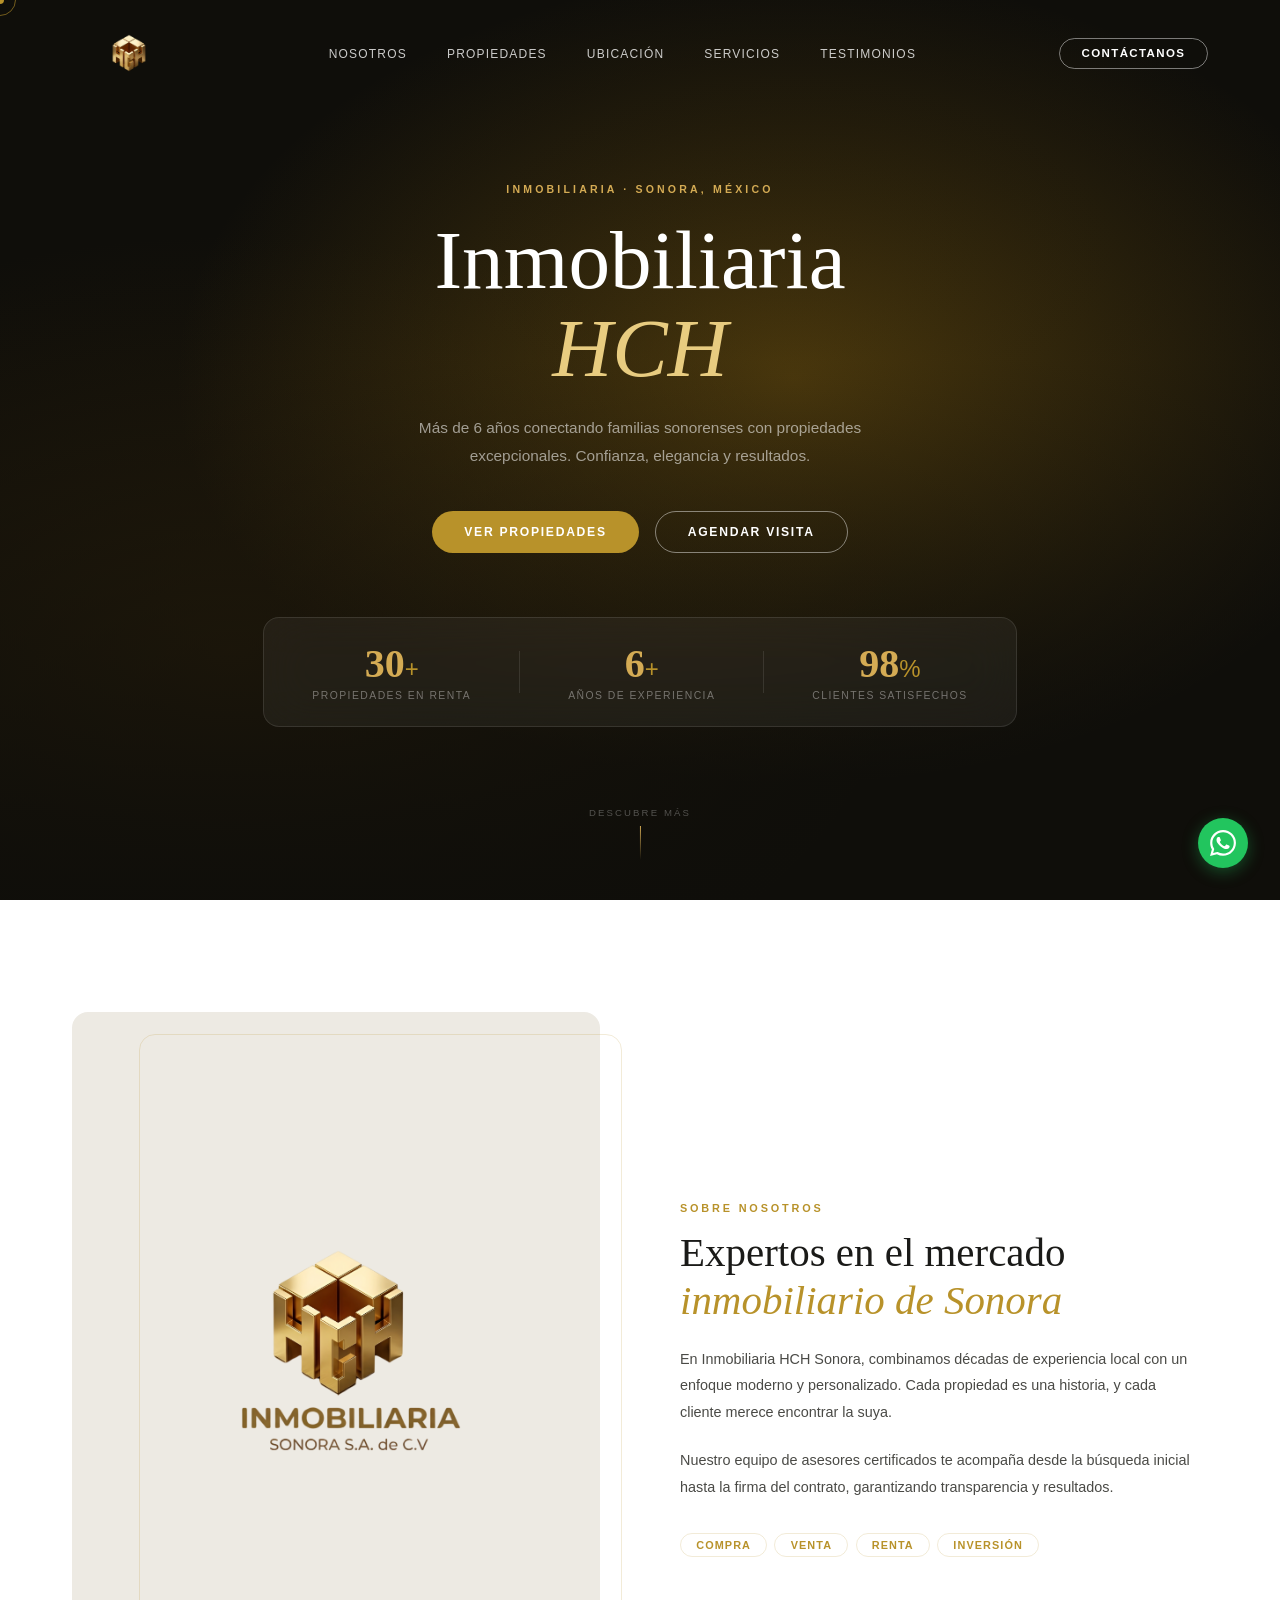
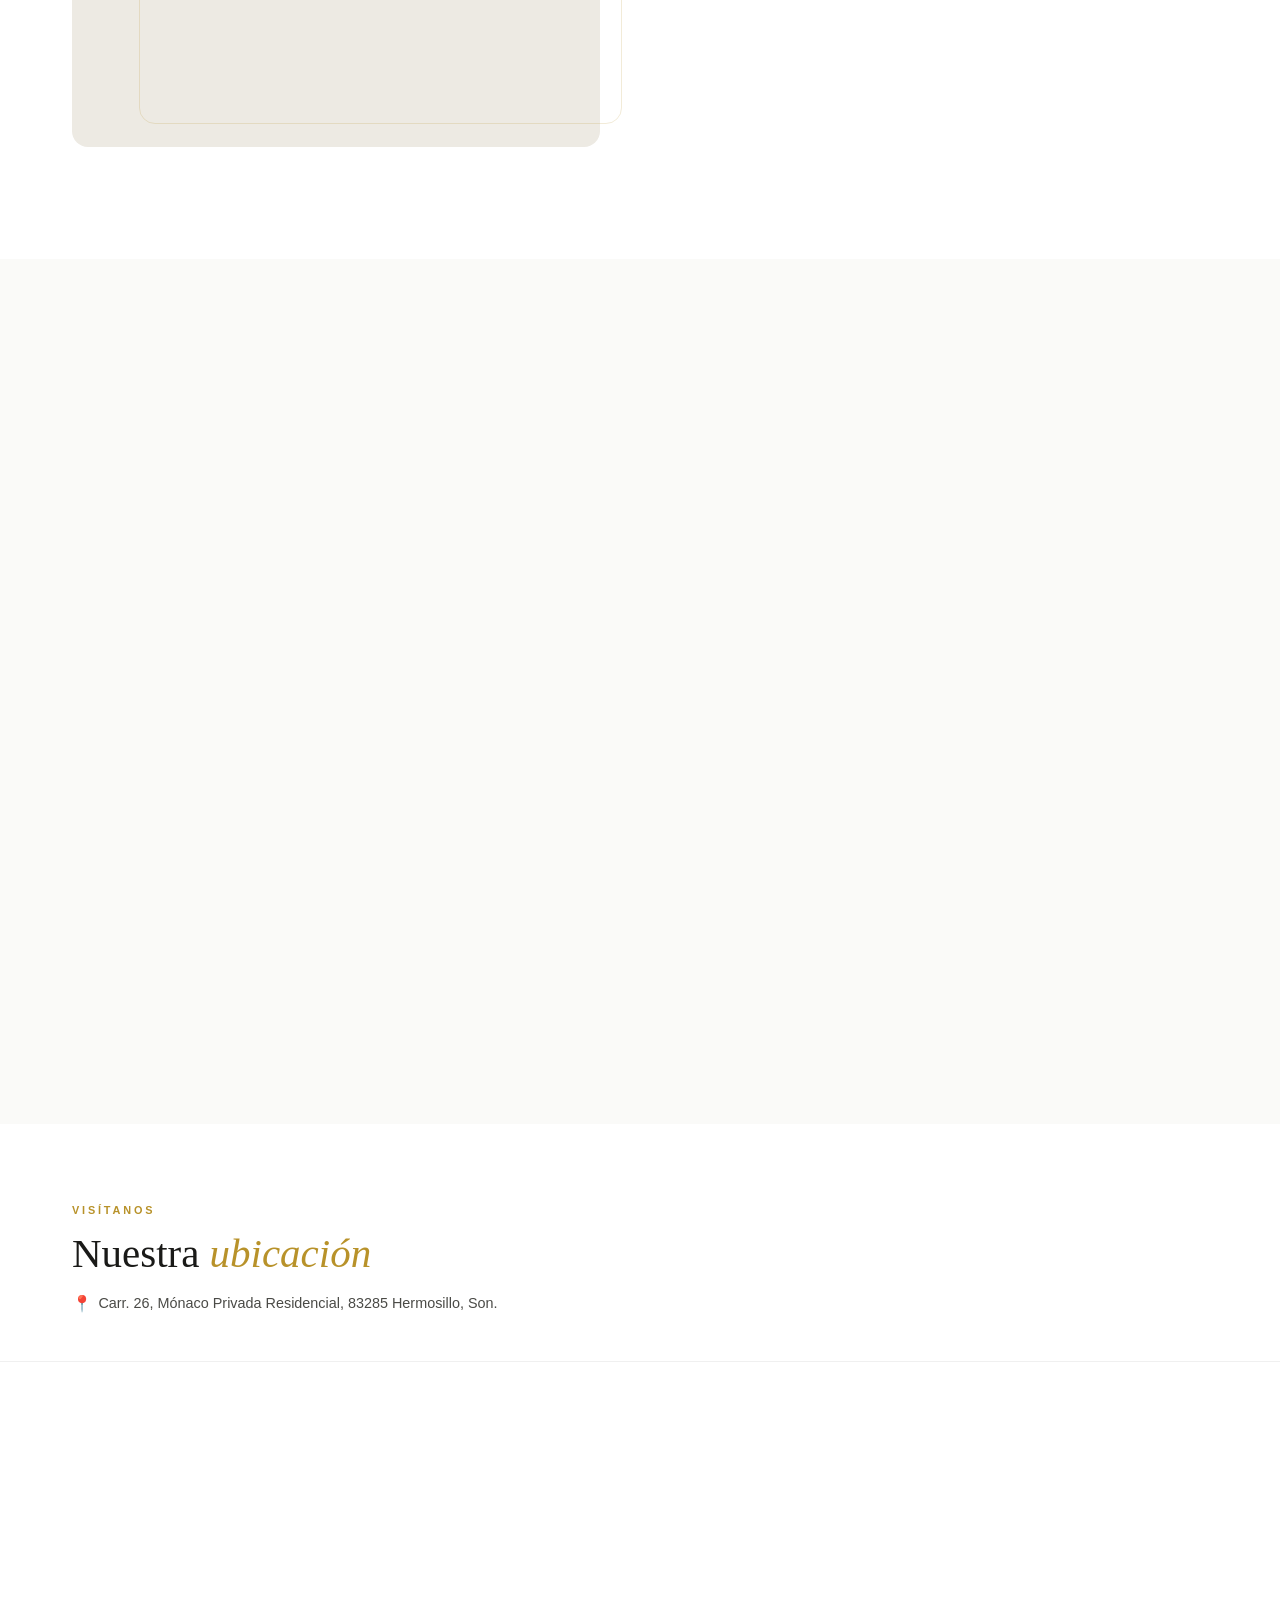
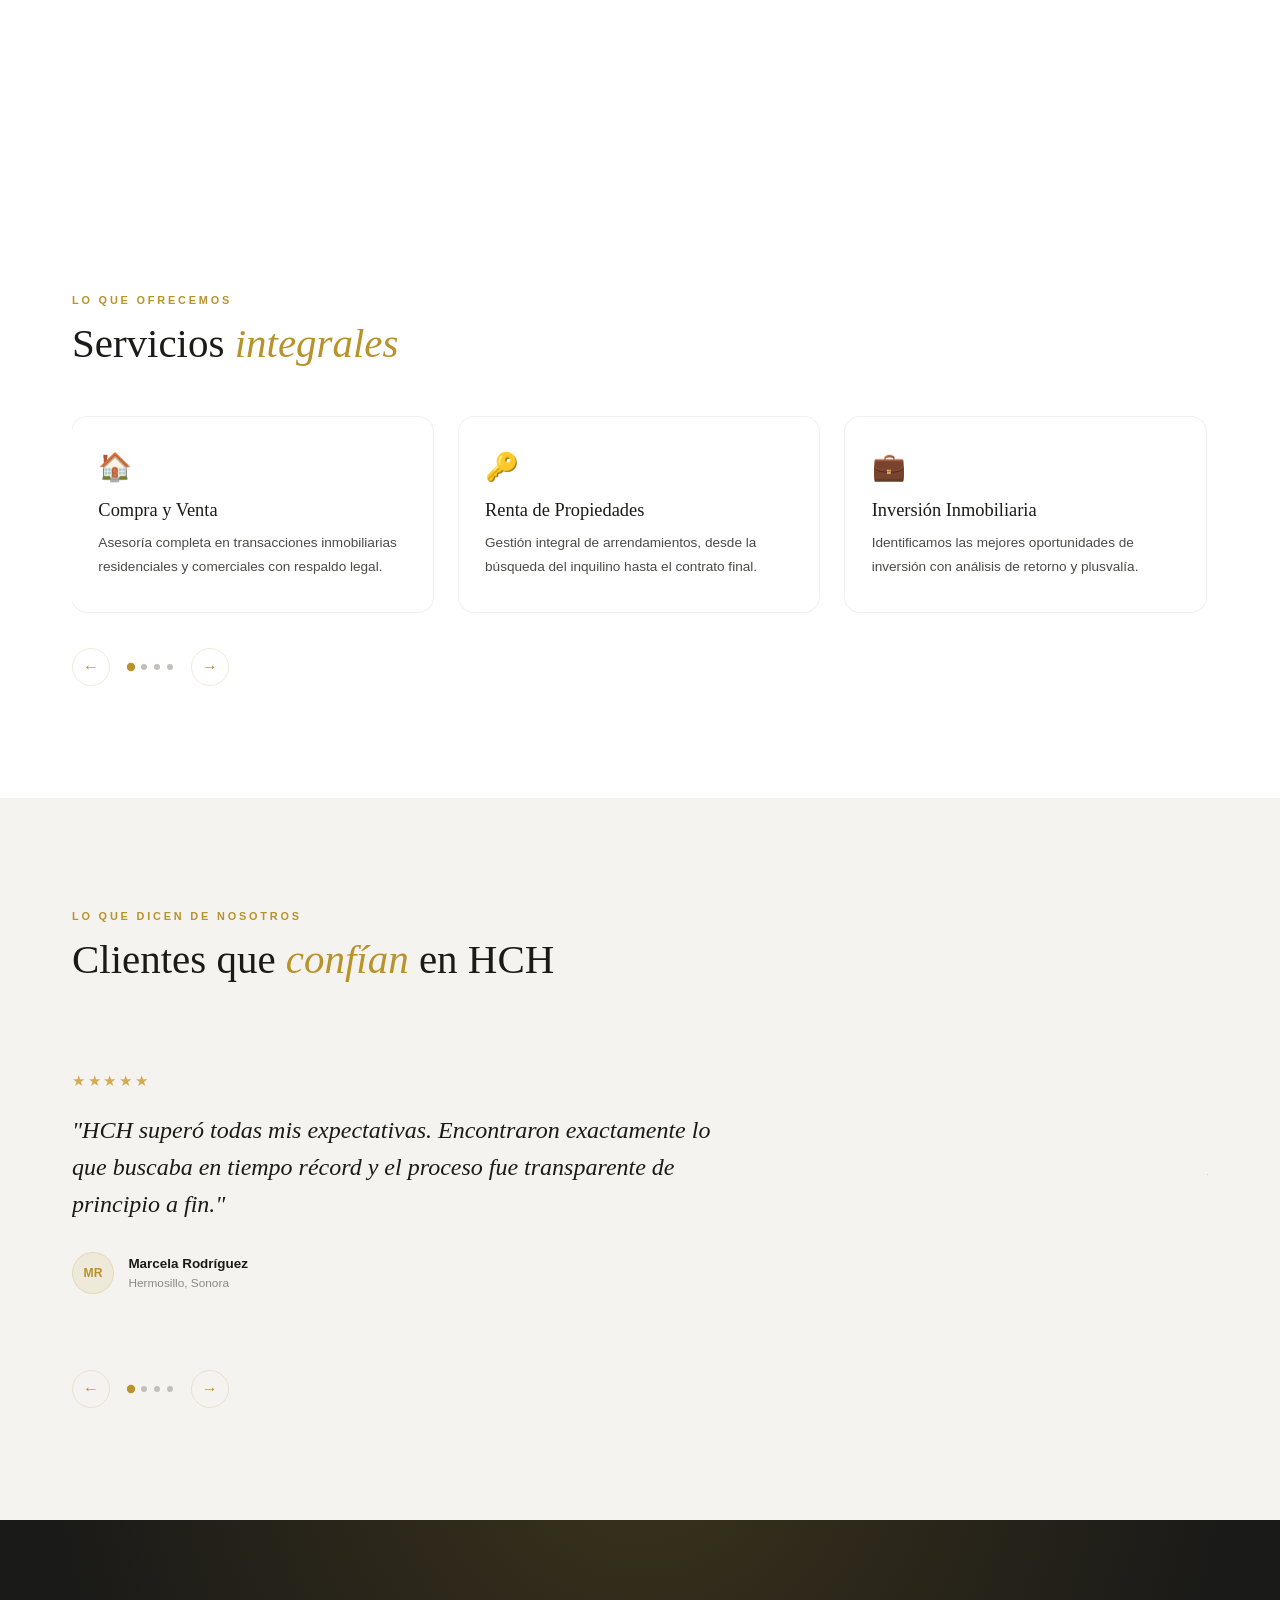
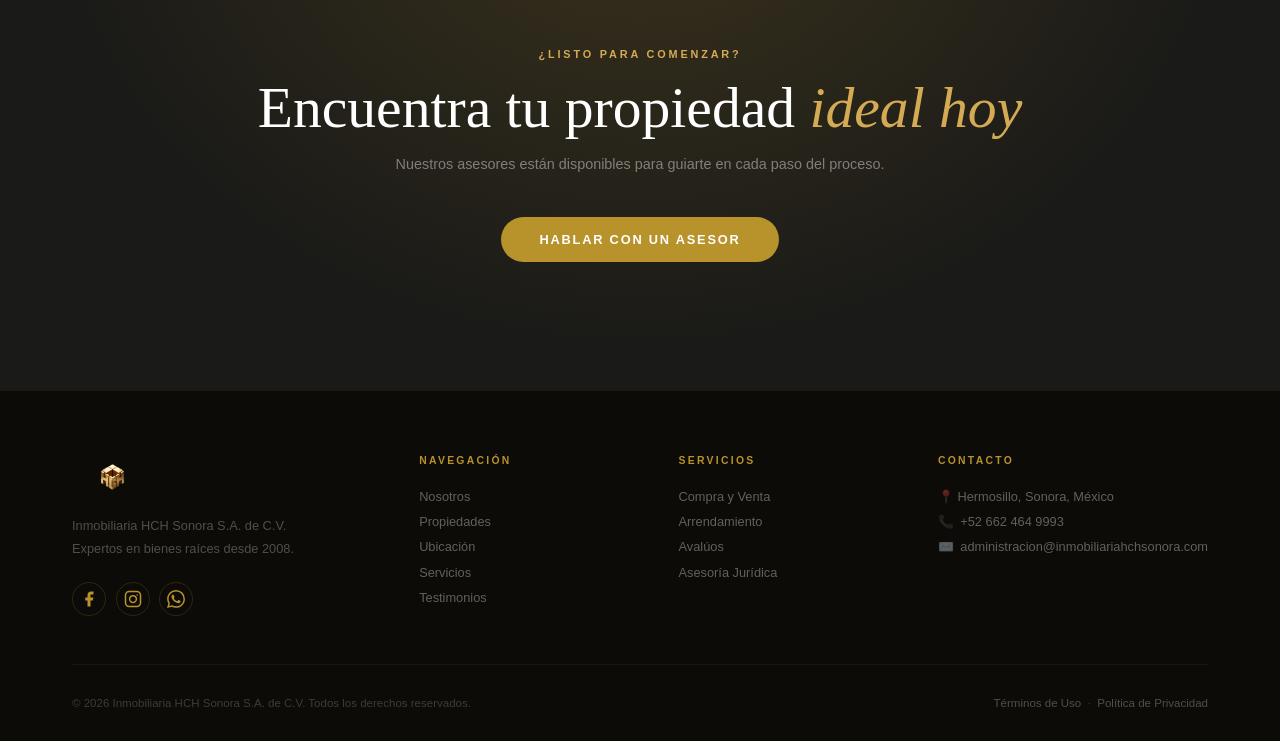
==== commit 02df4d3c: "Actualizaciones de propiedades y funcionalidades" ====
--- a/index.html
+++ b/index.html
@@ -104,7 +104,19 @@
       <div class="nosotros-grid">
         <div class="nosotros-media reveal-left">
           <div class="about-img-wrap">
-            <div class="about-img-placeholder"></div>
+            <div class="about-img-placeholder">
+              <video
+                class="about-video"
+                src="assets/inmobiliariaHCHsonora.mp4"
+                autoplay
+                muted
+                loop
+                playsinline
+                webkit-playsinline
+                disablepictureinpicture
+                preload="auto">
+              </video>
+            </div>
             <div class="about-accent-line"></div>
           </div>
         </div>
@@ -147,14 +159,16 @@
         <button class="filtro-btn" data-filter="comercial">Comercial</button>
       </div>
       <div class="propiedades-grid" id="propiedadesGrid">
-        
-        <article class="propiedad-card reveal-up delay-1" data-tipo="departamento"
-          data-nombre="Departamento en Colonia San Juan, 16-N"
+
+        <article class="propiedad-card reveal-up delay-2" data-tipo="departamento"
+          data-id="dpto-san-juan-16g"
+          data-nombre="Departamento en Colonia San Juan, 16-G"
           data-precio="$11,500 MXN"
-          data-recamaras="2" data-banos="1" data-m2="-" data-estacionamientos="1"
+          data-recamaras="2" data-banos="1" data-m2="70.68" data-estacionamientos="1"
           data-descripcion="Departamento en renta muy cerca del centro de la ciudad, galerías Mall, centro de gobierno, universidad kino, etc. Dos recámaras con minisplit cada una, baño, cocina equipada, sala/comedor con minisplit, área común, incluye agua, un cajón de estacionamiento con portón eléctrico para mayor seguridad cuenta con cámaras de vigilancia. "
           data-ubicacion="Hermosillo, Sonora"
-          data-fotos="assets/dpto1a.jpg|assets/dpto1b.jpg|assets/dpto1c.jpg|assets/dpto1d.jpg|assets/dpto1e.jpg|assets/dpto1f.jpg|assets/dpto1g.jpg|assets/dpto1h.jpg|assets/dpto1i.jpg">
+          data-mapa="https://www.google.com/maps/embed?pb=!1m17!1m12!1m3!1d4146.823901787674!2d-110.95195138694949!3d29.074686533487085!2m3!1f0!2f0!3f0!3m2!1i1024!2i768!4f13.1!3m2!1m1!2zMjnCsDA0JzI5LjciTiAxMTDCsDU2JzQwLjYiVw!5e0!3m2!1ses-419!2smx!4v1788736283641!5m2!1ses-419!2smx"
+          data-fotos="assets/dpto2a.jpg|assets/dpto2b.jpg|assets/dpto2c.jpg|assets/dpto2d.jpg|assets/dpto2e.jpg|assets/dpto2f.jpg|assets/dpto2g.jpg|assets/dpto2h.jpg|assets/dpto2i.jpg|assets/dpto2j.jpg|assets/dpto2k.jpg">
           <div class="card-img-wrap">
             <div class="card-slider">
               <div class="card-slides">
@@ -171,14 +185,72 @@
               <div class="card-slider-dots"></div>
             </div>
             <div class="card-badge nuevo">Nuevo</div>
+            <button class="card-share-btn" aria-label="Compartir esta propiedad" title="Compartir">
+              <svg viewBox="0 0 24 24" fill="none" stroke="currentColor" stroke-width="2" stroke-linecap="round" stroke-linejoin="round">
+                <circle cx="18" cy="5" r="3"></circle>
+                <circle cx="6" cy="12" r="3"></circle>
+                <circle cx="18" cy="19" r="3"></circle>
+                <line x1="8.6" y1="13.5" x2="15.4" y2="17.5"></line>
+                <line x1="15.4" y1="6.5" x2="8.6" y2="10.5"></line>
+              </svg>
+            </button>
           </div>
           <div class="card-body">
             <p class="card-ubicacion">Colonia San Juan, HMO Sonora</p>
-            <h3 class="card-nombre">Departamento en Colonia San Juan, 16-N</h3>
+            <h3 class="card-nombre">Departamento en Colonia San Juan, 16-G</h3>
             <p class="card-precio">$11,500 <span>MXN</span></p>
             <div class="card-specs">
               <span>2 rec.</span><span>·</span>
               <span>1 baños</span><span>·</span>
+              <span>60.78 m²</span><span>·</span>
+              <span>1 estac. </span>
+            </div>
+          </div>
+        </article>
+
+        <article class="propiedad-card reveal-up delay-3" data-tipo="departamento"
+          data-id="dpto-san-juan-16c"
+          data-nombre="Departamento en Colonia San Juan, 16-C"
+          data-precio="$9,500 MXN"
+          data-recamaras="1" data-banos="1" data-m2="40.1" data-estacionamientos="1"
+          data-descripcion="Departamento en renta muy cerca del centro de la ciudad, galerías Mall, centro de gobierno, universidad kino, etc. Una recámara, un baño, cocina equipada, sala/comedor con minisplit, área común, incluye agua, un cajón de estacionamiento con portón eléctrico para mayor seguridad cuenta con cámaras de vigilancia. "
+          data-ubicacion="Hermosillo, Sonora"
+          data-mapa="https://www.google.com/maps/embed?pb=!1m17!1m12!1m3!1d4146.823901787674!2d-110.95195138694949!3d29.074686533487085!2m3!1f0!2f0!3f0!3m2!1i1024!2i768!4f13.1!3m2!1m1!2zMjnCsDA0JzI5LjciTiAxMTDCsDU2JzQwLjYiVw!5e0!3m2!1ses-419!2smx!4v1788736283641!5m2!1ses-419!2smx"
+          data-fotos="assets/dpto3a.jpg|assets/dpto3b.jpg|assets/dpto3c.jpg|assets/dpto3d.jpg|assets/dpto3e.jpg|assets/dpto3f.jpg|assets/dpto3g.jpg|assets/dpto3h.jpg|assets/dpto3i.jpg">
+          <div class="card-img-wrap">
+            <div class="card-slider">
+              <div class="card-slides">
+                <div class="card-slide" style="background:#d8d0c0;"></div>
+                <div class="card-slide" style="background:#c8c0b0;"></div>
+                <div class="card-slide" style="background:#d8d0c0;"></div>
+                <div class="card-slide" style="background:#c8c0b0;"></div>
+                <div class="card-slide" style="background:#d8d0c0;"></div>
+                <div class="card-slide" style="background:#c8c0b0;"></div>
+                <div class="card-slide" style="background:#d8d0c0;"></div>
+                <div class="card-slide" style="background:#c8c0b0;"></div>
+                <div class="card-slide" style="background:#d8d0c0;"></div>
+              </div>
+              <div class="card-slider-dots"></div>
+            </div>
+            <div class="card-badge nuevo">Nuevo</div>
+            <button class="card-share-btn" aria-label="Compartir esta propiedad" title="Compartir">
+              <svg viewBox="0 0 24 24" fill="none" stroke="currentColor" stroke-width="2" stroke-linecap="round" stroke-linejoin="round">
+                <circle cx="18" cy="5" r="3"></circle>
+                <circle cx="6" cy="12" r="3"></circle>
+                <circle cx="18" cy="19" r="3"></circle>
+                <line x1="8.6" y1="13.5" x2="15.4" y2="17.5"></line>
+                <line x1="15.4" y1="6.5" x2="8.6" y2="10.5"></line>
+              </svg>
+            </button>
+          </div>
+          <div class="card-body">
+            <p class="card-ubicacion">Colonia San Juan, HMO Sonora</p>
+            <h3 class="card-nombre">Departamento en Colonia San Juan, 16-C</h3>
+            <p class="card-precio">$9,500 <span>MXN</span></p>
+            <div class="card-specs">
+              <span>1 rec.</span><span>·</span>
+              <span>1 baños</span><span>·</span>
+              <span>40.1 m²</span><span>·</span>
               <span>1 estac. </span>
             </div>
           </div>
@@ -186,6 +258,7 @@
 
 
         <article class="propiedad-card reveal-up" data-tipo="terreno"
+          data-id="terreno-caborca-sahuaro"
           data-nombre="El Sahuaro, 83635 Heroica Caborca, Son."
           data-precio="$5,900,000 MXN"
           data-recamaras="—" data-banos="—" data-m2="7,380" data-estacionamientos="—"
@@ -202,6 +275,15 @@
               <div class="card-slider-dots"></div>
             </div>
             <div class="card-badge nuevo">Nuevo</div>
+            <button class="card-share-btn" aria-label="Compartir esta propiedad" title="Compartir">
+              <svg viewBox="0 0 24 24" fill="none" stroke="currentColor" stroke-width="2" stroke-linecap="round" stroke-linejoin="round">
+                <circle cx="18" cy="5" r="3"></circle>
+                <circle cx="6" cy="12" r="3"></circle>
+                <circle cx="18" cy="19" r="3"></circle>
+                <line x1="8.6" y1="13.5" x2="15.4" y2="17.5"></line>
+                <line x1="15.4" y1="6.5" x2="8.6" y2="10.5"></line>
+              </svg>
+            </button>
           </div>
           <div class="card-body">
             <p class="card-ubicacion">El Sahuaro, 83635 Heroica Caborca, Son.</p>
@@ -341,7 +423,7 @@
       <div class="footer-grid">
         <div class="footer-brand">
           <img src="assets/LogoHCHv1.png" alt="HCH Inmobiliaria" class="footer-logo" />
-          <p>HCH Inmobiliaria Sonora S.A. de C.V.<br />Expertos en bienes raíces desde 2008.</p>
+          <p>Inmobiliaria HCH Sonora S.A. de C.V.<br />Expertos en bienes raíces desde 2008.</p>
           <div class="footer-social">
             <a href="https://www.facebook.com/profile.php?id=61590994755102" class="social-icon" aria-label="Facebook" target="_blank" rel="noopener">
               <!-- Facebook -->
@@ -451,8 +533,24 @@
           </div>
         </div>
         <p class="modal-prop-desc" id="modalDesc">—</p>
+        <div class="modal-mapa-wrap" id="modalMapaWrap">
+          <p class="modal-mapa-label"><span class="mapa-pin">📍</span> Ubicación</p>
+          <div class="modal-mapa-embed">
+            <iframe id="modalMapaIframe" src="" width="600" height="450" style="border:0;" loading="lazy" referrerpolicy="strict-origin-when-cross-origin"></iframe>
+          </div>
+        </div>
         <div class="modal-cta-wrap">
           <button class="btn-primary" id="modalContactBtn">Solicitar información</button>
+          <button class="btn-secondary" id="modalShareBtn" aria-label="Compartir esta propiedad">
+            <svg viewBox="0 0 24 24" fill="none" stroke="currentColor" stroke-width="2" stroke-linecap="round" stroke-linejoin="round">
+              <circle cx="18" cy="5" r="3"></circle>
+              <circle cx="6" cy="12" r="3"></circle>
+              <circle cx="18" cy="19" r="3"></circle>
+              <line x1="8.6" y1="13.5" x2="15.4" y2="17.5"></line>
+              <line x1="15.4" y1="6.5" x2="8.6" y2="10.5"></line>
+            </svg>
+            Compartir
+          </button>
         </div>
       </div>
     </div>
@@ -491,9 +589,9 @@
         </div>
         <div class="form-row">
           <div class="form-group">
-            <label for="interes">Me interesa</label>
-            <select id="interes" name="interes">
-              <option value="">Selecciona una opción</option>
+            <label for="interes">Me interesa *</label>
+            <select id="interes" name="interes" required>
+              <option value="" disabled selected>Selecciona una opción</option>
               <option value="comprar">Comprar</option>
               <option value="vender">Vender</option>
               <option value="rentar">Rentar</option>
@@ -502,14 +600,14 @@
             </select>
           </div>
           <div class="form-group">
-            <label for="presupuesto">Presupuesto aproximado</label>
-            <select id="presupuesto" name="presupuesto">
-              <option value="">Selecciona rango</option>
+            <label for="presupuesto">Presupuesto aproximado *</label>
+            <select id="presupuesto" name="presupuesto" required>
+              <option value="" disabled selected>Selecciona rango</option>
               <option value="menos1m">Menos de $1,000,000</option>
               <option value="1-3m">$1,000,000 – $3,000,000</option>
               <option value="3-6m">$3,000,000 – $6,000,000</option>
               <option value="mas6m">Más de $6,000,000</option>
-              <option value="menos1m">Otro</option>
+              <option value="otro">Otro</option>
             </select>
           </div>
         </div>
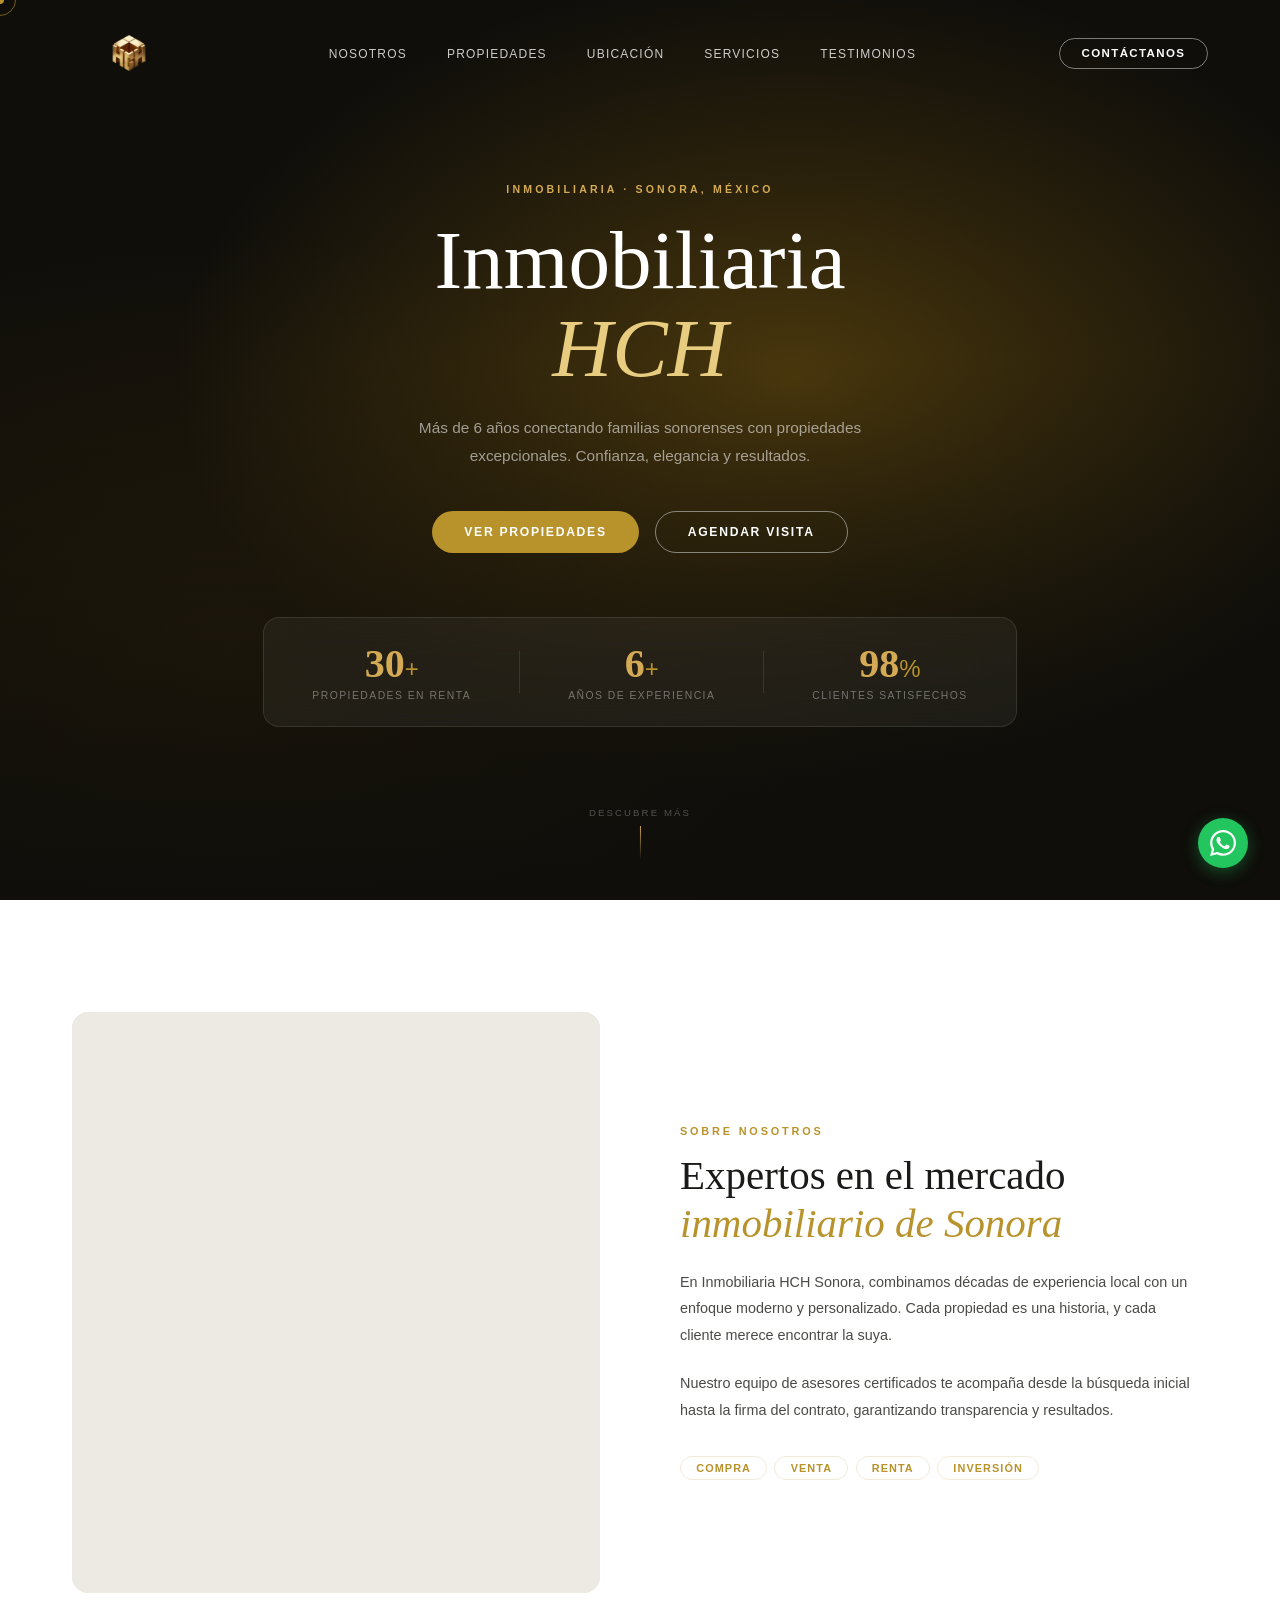
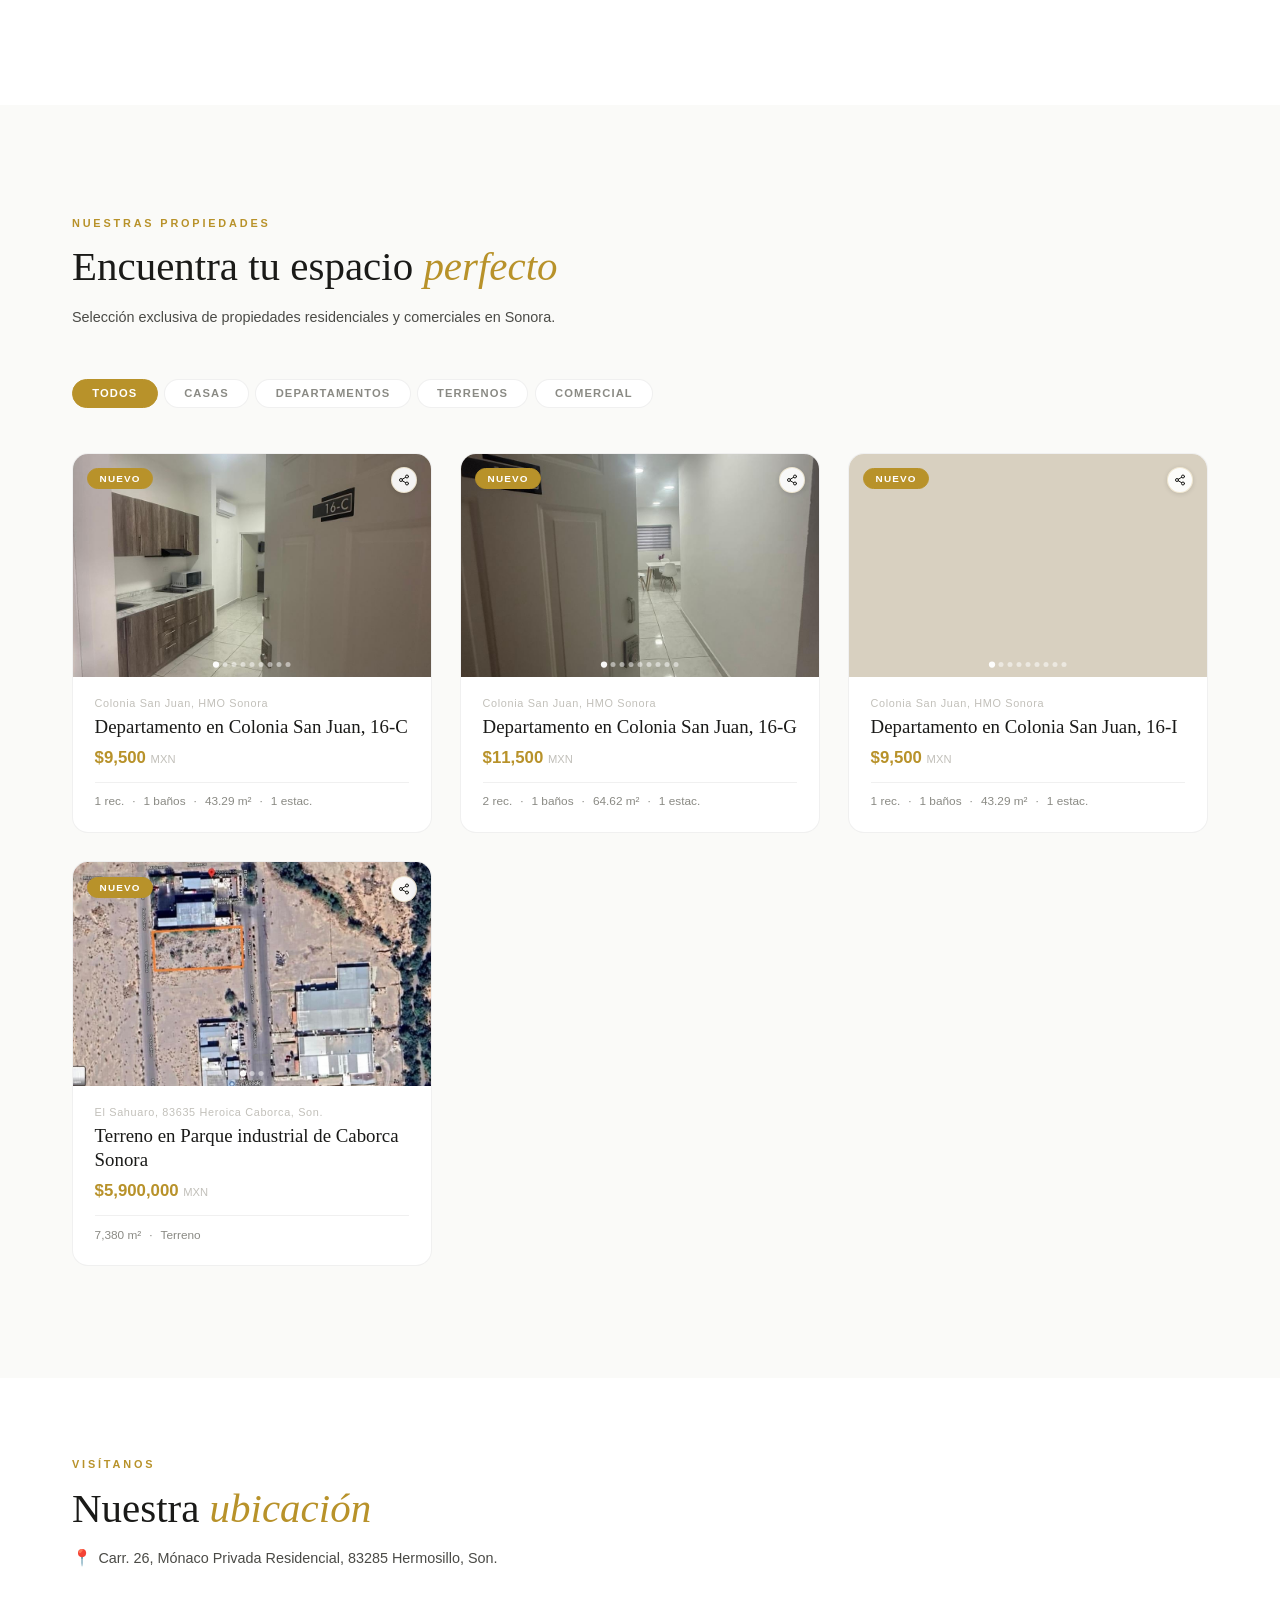
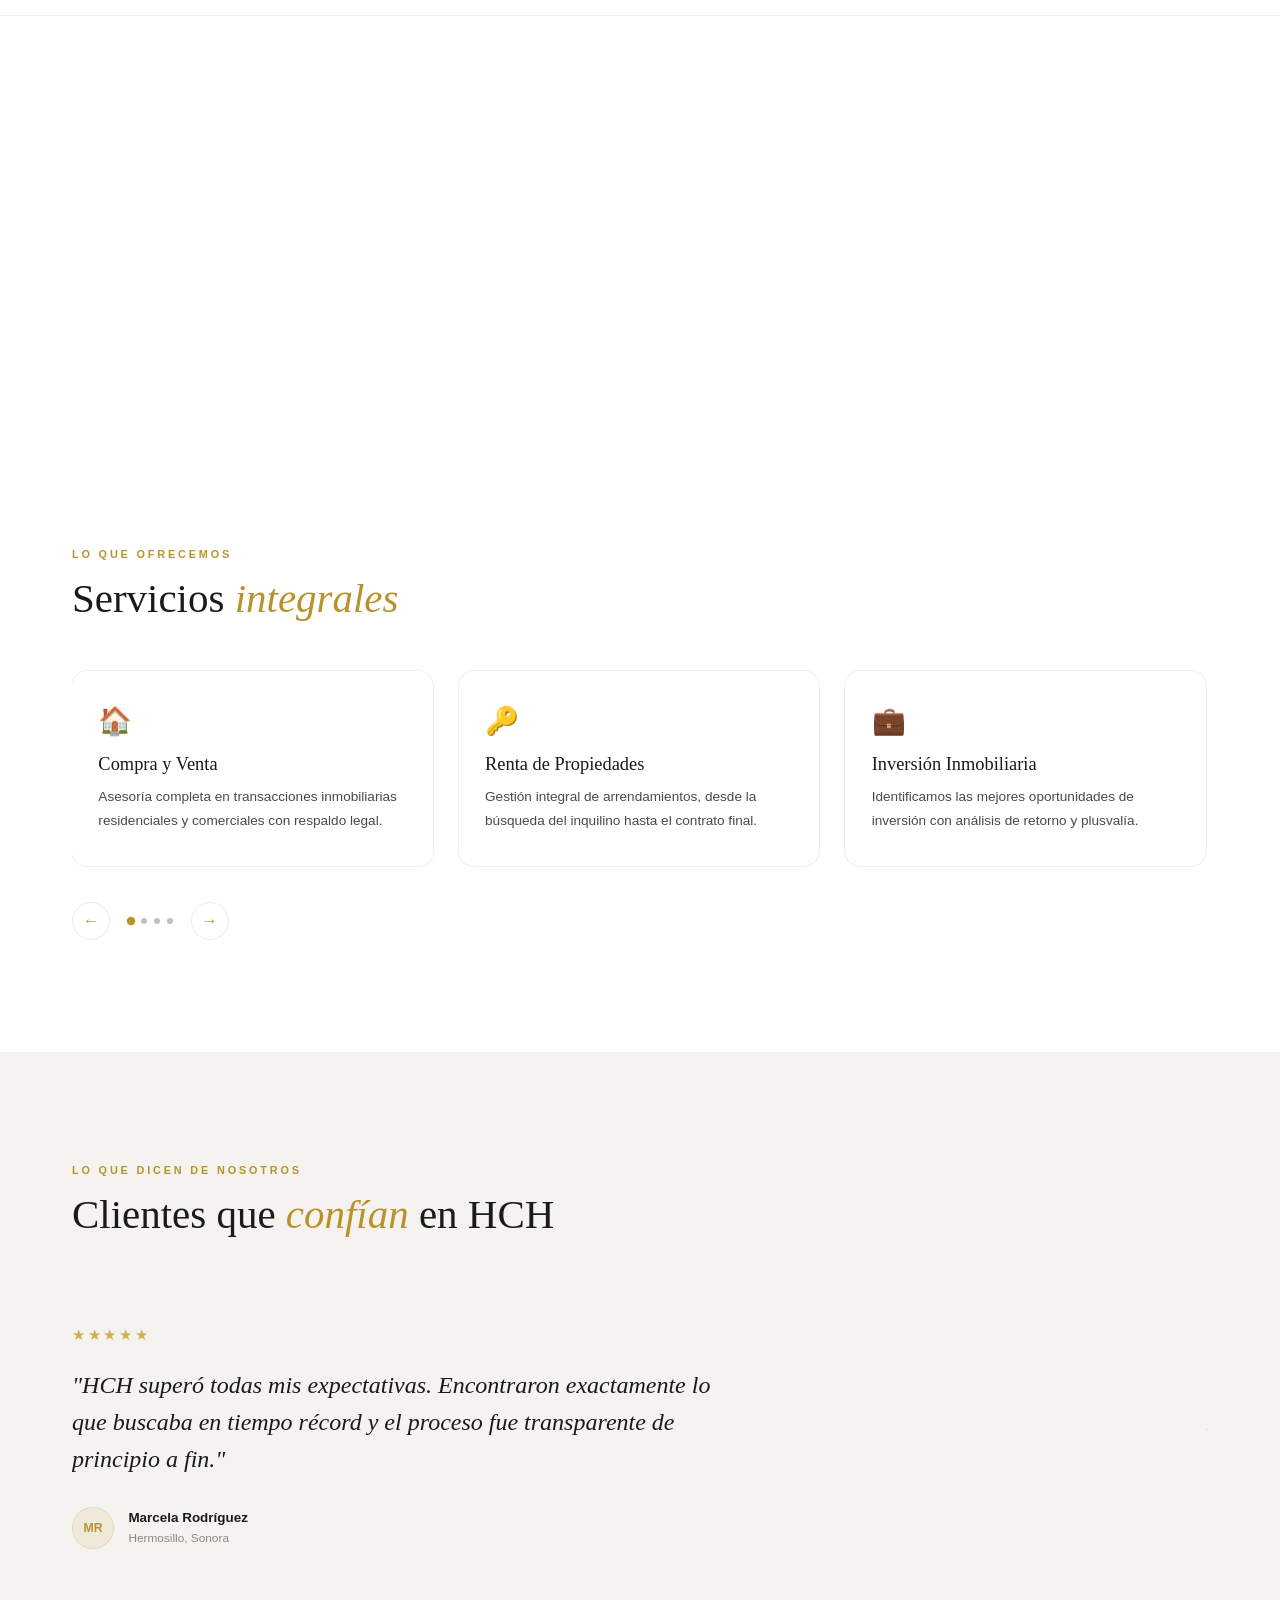
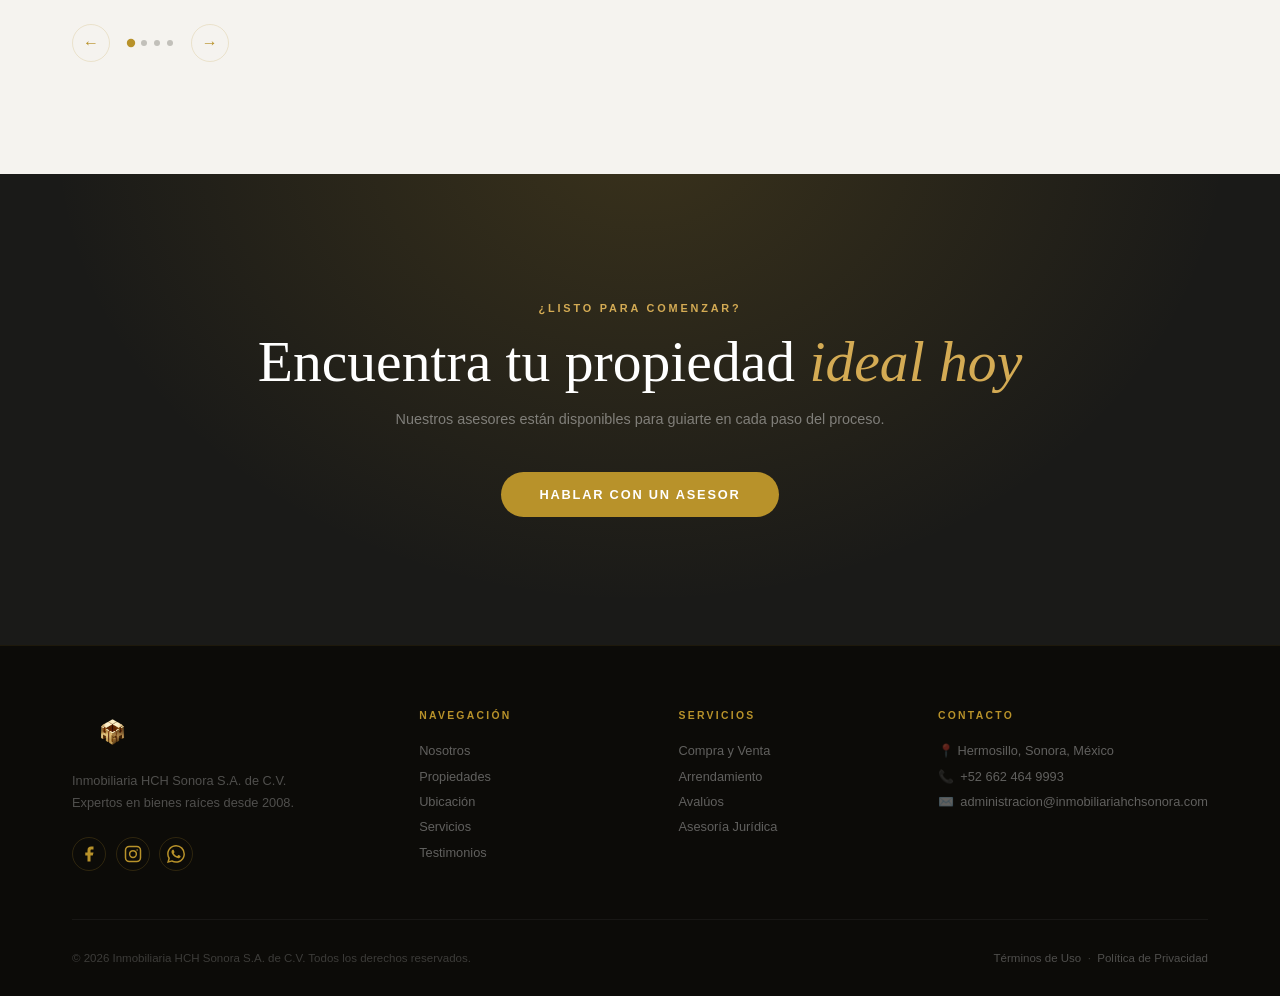
==== commit 334d21b9: "Add files via upload" ====
--- a/index.html
+++ b/index.html
@@ -117,7 +117,6 @@
                 preload="auto">
               </video>
             </div>
-            <div class="about-accent-line"></div>
           </div>
         </div>
         <div class="nosotros-content reveal-right">
@@ -160,15 +159,15 @@
       </div>
       <div class="propiedades-grid" id="propiedadesGrid">
 
-        <article class="propiedad-card reveal-up delay-2" data-tipo="departamento"
-          data-id="dpto-san-juan-16g"
-          data-nombre="Departamento en Colonia San Juan, 16-G"
-          data-precio="$11,500 MXN"
-          data-recamaras="2" data-banos="1" data-m2="70.68" data-estacionamientos="1"
-          data-descripcion="Departamento en renta muy cerca del centro de la ciudad, galerías Mall, centro de gobierno, universidad kino, etc. Dos recámaras con minisplit cada una, baño, cocina equipada, sala/comedor con minisplit, área común, incluye agua, un cajón de estacionamiento con portón eléctrico para mayor seguridad cuenta con cámaras de vigilancia. "
+        <article class="propiedad-card reveal-up delay-3" data-tipo="departamento"
+          data-id="dpto-san-juan-16c"
+          data-nombre="Departamento en Colonia San Juan, 16-C"
+          data-precio="$9,500 MXN"
+          data-recamaras="1" data-banos="1" data-m2="43.29" data-estacionamientos="1"
+          data-descripcion="Departamento en renta muy cerca del centro de la ciudad, galerías Mall, centro de gobierno, universidad kino, etc. Una recámara, un baño, cocina equipada, sala/comedor con minisplit, área común, incluye agua, un cajón de estacionamiento con portón eléctrico para mayor seguridad cuenta con cámaras de vigilancia. "
           data-ubicacion="Hermosillo, Sonora"
           data-mapa="https://www.google.com/maps/embed?pb=!1m17!1m12!1m3!1d4146.823901787674!2d-110.95195138694949!3d29.074686533487085!2m3!1f0!2f0!3f0!3m2!1i1024!2i768!4f13.1!3m2!1m1!2zMjnCsDA0JzI5LjciTiAxMTDCsDU2JzQwLjYiVw!5e0!3m2!1ses-419!2smx!4v1788736283641!5m2!1ses-419!2smx"
-          data-fotos="assets/dpto2a.jpg|assets/dpto2b.jpg|assets/dpto2c.jpg|assets/dpto2d.jpg|assets/dpto2e.jpg|assets/dpto2f.jpg|assets/dpto2g.jpg|assets/dpto2h.jpg|assets/dpto2i.jpg|assets/dpto2j.jpg|assets/dpto2k.jpg">
+          data-fotos="assets/dpto3a.jpg|assets/dpto3b.jpg|assets/dpto3c.jpg|assets/dpto3d.jpg|assets/dpto3e.jpg|assets/dpto3f.jpg|assets/dpto3g.jpg|assets/dpto3h.jpg|assets/dpto3i.jpg">
           <div class="card-img-wrap">
             <div class="card-slider">
               <div class="card-slides">
@@ -197,26 +196,26 @@
           </div>
           <div class="card-body">
             <p class="card-ubicacion">Colonia San Juan, HMO Sonora</p>
-            <h3 class="card-nombre">Departamento en Colonia San Juan, 16-G</h3>
-            <p class="card-precio">$11,500 <span>MXN</span></p>
+            <h3 class="card-nombre">Departamento en Colonia San Juan, 16-C</h3>
+            <p class="card-precio">$9,500 <span>MXN</span></p>
             <div class="card-specs">
-              <span>2 rec.</span><span>·</span>
+              <span>1 rec.</span><span>·</span>
               <span>1 baños</span><span>·</span>
-              <span>60.78 m²</span><span>·</span>
+              <span>43.29 m²</span><span>·</span>
               <span>1 estac. </span>
             </div>
           </div>
         </article>
 
-        <article class="propiedad-card reveal-up delay-3" data-tipo="departamento"
-          data-id="dpto-san-juan-16c"
-          data-nombre="Departamento en Colonia San Juan, 16-C"
-          data-precio="$9,500 MXN"
-          data-recamaras="1" data-banos="1" data-m2="40.1" data-estacionamientos="1"
-          data-descripcion="Departamento en renta muy cerca del centro de la ciudad, galerías Mall, centro de gobierno, universidad kino, etc. Una recámara, un baño, cocina equipada, sala/comedor con minisplit, área común, incluye agua, un cajón de estacionamiento con portón eléctrico para mayor seguridad cuenta con cámaras de vigilancia. "
+        <article class="propiedad-card reveal-up delay-2" data-tipo="departamento"
+          data-id="dpto-san-juan-16g"
+          data-nombre="Departamento en Colonia San Juan, 16-G"
+          data-precio="$11,500 MXN"
+          data-recamaras="2" data-banos="1" data-m2="64.62" data-estacionamientos="1"
+          data-descripcion="Departamento en renta muy cerca del centro de la ciudad, galerías Mall, centro de gobierno, universidad kino, etc. Dos recámaras con minisplit cada una, baño, cocina equipada, sala/comedor con minisplit, área común, incluye agua, un cajón de estacionamiento con portón eléctrico para mayor seguridad cuenta con cámaras de vigilancia. "
           data-ubicacion="Hermosillo, Sonora"
           data-mapa="https://www.google.com/maps/embed?pb=!1m17!1m12!1m3!1d4146.823901787674!2d-110.95195138694949!3d29.074686533487085!2m3!1f0!2f0!3f0!3m2!1i1024!2i768!4f13.1!3m2!1m1!2zMjnCsDA0JzI5LjciTiAxMTDCsDU2JzQwLjYiVw!5e0!3m2!1ses-419!2smx!4v1788736283641!5m2!1ses-419!2smx"
-          data-fotos="assets/dpto3a.jpg|assets/dpto3b.jpg|assets/dpto3c.jpg|assets/dpto3d.jpg|assets/dpto3e.jpg|assets/dpto3f.jpg|assets/dpto3g.jpg|assets/dpto3h.jpg|assets/dpto3i.jpg">
+          data-fotos="assets/dpto2a.jpg|assets/dpto2b.jpg|assets/dpto2c.jpg|assets/dpto2d.jpg|assets/dpto2e.jpg|assets/dpto2f.jpg|assets/dpto2g.jpg|assets/dpto2h.jpg|assets/dpto2i.jpg|assets/dpto2j.jpg|assets/dpto2k.jpg">
           <div class="card-img-wrap">
             <div class="card-slider">
               <div class="card-slides">
@@ -245,17 +244,64 @@
           </div>
           <div class="card-body">
             <p class="card-ubicacion">Colonia San Juan, HMO Sonora</p>
-            <h3 class="card-nombre">Departamento en Colonia San Juan, 16-C</h3>
+            <h3 class="card-nombre">Departamento en Colonia San Juan, 16-G</h3>
+            <p class="card-precio">$11,500 <span>MXN</span></p>
+            <div class="card-specs">
+              <span>2 rec.</span><span>·</span>
+              <span>1 baños</span><span>·</span>
+              <span>64.62 m²</span><span>·</span>
+              <span>1 estac. </span>
+            </div>
+          </div>
+        </article>
+      
+        <article class="propiedad-card reveal-up delay-2" data-tipo="departamento"
+          data-id="dpto-san-juan-16i"
+          data-nombre="Departamento en Colonia San Juan, 16-I"
+          data-precio="$9,500 MXN"
+          data-recamaras="1" data-banos="1" data-m2="43.29" data-estacionamientos="1"
+          data-descripcion="Departamento en renta muy cerca del centro de la ciudad, galerías Mall, centro de gobierno, universidad kino, etc. Una recámara, un baño, cocina equipada, sala/comedor con minisplit, área común, incluye agua, un cajón de estacionamiento con portón eléctrico para mayor seguridad cuenta con cámaras de vigilancia. "
+          data-ubicacion="Hermosillo, Sonora"
+          data-mapa="https://www.google.com/maps/embed?pb=!1m17!1m12!1m3!1d4146.823901787674!2d-110.95195138694949!3d29.074686533487085!2m3!1f0!2f0!3f0!3m2!1i1024!2i768!4f13.1!3m2!1m1!2zMjnCsDA0JzI5LjciTiAxMTDCsDU2JzQwLjYiVw!5e0!3m2!1ses-419!2smx!4v1788736283641!5m2!1ses-419!2smx"
+          data-fotos="assets/dpto4a.jpg|assets/dpto4b.jpg|assets/dpto4c.jpg|assets/dpto4d.jpg|assets/dpto4e.jpg|assets/dpto4f.jpg|assets/dpto4g.jpg|assets/dpto4h.jpg|assets/dpto4i.jpg|assets/dpto4j.jpg|assets/dpto4k.jpg|assets/dpto4l.jpg">
+          <div class="card-img-wrap">
+            <div class="card-slider">
+              <div class="card-slides">
+                <div class="card-slide" style="background:#d8d0c0;"></div>
+                <div class="card-slide" style="background:#c8c0b0;"></div>
+                <div class="card-slide" style="background:#d8d0c0;"></div>
+                <div class="card-slide" style="background:#c8c0b0;"></div>
+                <div class="card-slide" style="background:#d8d0c0;"></div>
+                <div class="card-slide" style="background:#c8c0b0;"></div>
+                <div class="card-slide" style="background:#d8d0c0;"></div>
+                <div class="card-slide" style="background:#c8c0b0;"></div>
+                <div class="card-slide" style="background:#d8d0c0;"></div>
+              </div>
+              <div class="card-slider-dots"></div>
+            </div>
+            <div class="card-badge nuevo">Nuevo</div>
+            <button class="card-share-btn" aria-label="Compartir esta propiedad" title="Compartir">
+              <svg viewBox="0 0 24 24" fill="none" stroke="currentColor" stroke-width="2" stroke-linecap="round" stroke-linejoin="round">
+                <circle cx="18" cy="5" r="3"></circle>
+                <circle cx="6" cy="12" r="3"></circle>
+                <circle cx="18" cy="19" r="3"></circle>
+                <line x1="8.6" y1="13.5" x2="15.4" y2="17.5"></line>
+                <line x1="15.4" y1="6.5" x2="8.6" y2="10.5"></line>
+              </svg>
+            </button>
+          </div>
+          <div class="card-body">
+            <p class="card-ubicacion">Colonia San Juan, HMO Sonora</p>
+            <h3 class="card-nombre">Departamento en Colonia San Juan, 16-I</h3>
             <p class="card-precio">$9,500 <span>MXN</span></p>
             <div class="card-specs">
               <span>1 rec.</span><span>·</span>
               <span>1 baños</span><span>·</span>
-              <span>40.1 m²</span><span>·</span>
+              <span>43.29 m²</span><span>·</span>
               <span>1 estac. </span>
             </div>
           </div>
         </article>
-
 
         <article class="propiedad-card reveal-up" data-tipo="terreno"
           data-id="terreno-caborca-sahuaro"
--- a/css/styles.css
+++ b/css/styles.css
@@ -366,14 +366,18 @@
   object-position: center;
   border-radius: var(--rl);
 }
-.about-img-placeholder::after {
-  content: '';
+.about-img-placeholder video {
   position: absolute; inset: 0;
-  background-image: url('../assets/LogoHCHv1sinfondo.png');
-  background-size: contain;     
-  background-repeat: no-repeat;
-  background-position: center;
-}
+  width: 100%; height: 100%;
+  object-fit: cover;
+  object-position: center;
+  border-radius: var(--rl);
+  display: block;
+  background: var(--surface2);
+}
+/* El video no debe mostrar controles ni permitir que el usuario los saque con clic derecho */
+.about-img-placeholder video::-webkit-media-controls { display: none !important; }
+.about-img-placeholder video::-webkit-media-controls-enclosure { display: none !important; }
 .about-accent-line {
   position: absolute; top: 1.4rem; right: -1.4rem;
   width: calc(100% - 2.8rem); height: calc(100% - 2.8rem);
@@ -521,6 +525,23 @@
 }
 .card-badge.nuevo { background: var(--gold); color: var(--white); border-color: var(--gold); }
 .card-badge.exclusiva { background: var(--ink); color: var(--gold-xlight); border-color: transparent; }
+/* Botón compartir — tarjeta de propiedad */
+.card-share-btn {
+  position: absolute; top: 0.85rem; right: 0.85rem;
+  width: 26px; height: 26px;
+  background: rgba(255,255,255,0.92);
+  backdrop-filter: blur(6px);
+  border: 1px solid var(--gold-border);
+  border-radius: 50%;
+  display: flex; align-items: center; justify-content: center;
+  color: var(--ink);
+  z-index: 5;
+  cursor: pointer;
+  transition: var(--t);
+  box-shadow: 0 1px 5px rgba(0,0,0,0.12);
+}
+.card-share-btn svg { width: 12px; height: 12px; }
+.card-share-btn:hover { background: var(--gold); color: var(--white); border-color: var(--gold); transform: translateY(-1px); }
 .card-body { padding: 1.25rem 1.35rem 1.5rem; }
 .card-ubicacion { font-size: 0.68rem; color: var(--ink-faint); letter-spacing: 0.06em; margin-bottom: 0.35rem; }
 .card-nombre { font-family: var(--font-disp); font-size: 1.18rem; font-weight: 500; color: var(--ink); margin-bottom: 0.55rem; line-height: 1.3; }
@@ -760,7 +781,62 @@
 .spec-val { font-weight: 700; color: var(--ink); font-size: 0.9rem; display: block; }
 .spec-lbl { font-size: 0.58rem; color: var(--ink-soft); text-transform: uppercase; letter-spacing: 0.08em; }
 .modal-prop-desc { font-size: 0.86rem; line-height: 1.75; color: var(--ink-mid); margin-bottom: 1.6rem; padding-top: 1.1rem; border-top: 1px solid var(--line); }
-.modal-cta-wrap { display: flex; justify-content: center; }
+/* Mapa de ubicación dentro del modal de propiedad */
+.modal-mapa-wrap { margin-bottom: 1.6rem; }
+.modal-mapa-label {
+  display: flex; align-items: center; gap: 0.35rem;
+  font-size: 0.62rem; font-weight: 700; letter-spacing: 0.18em;
+  text-transform: uppercase; color: var(--ink-soft);
+  margin-bottom: 0.75rem;
+}
+.modal-mapa-label .mapa-pin { font-size: 0.85rem; }
+.modal-mapa-embed {
+  width: 100%;
+  border-radius: var(--r);
+  overflow: hidden;
+  border: 1px solid var(--line);
+}
+.modal-mapa-embed iframe {
+  display: block;
+  width: 100%;
+  height: 230px;
+}
+.modal-cta-wrap { display: flex; justify-content: center; align-items: center; gap: 0.8rem; flex-wrap: wrap; }
+/* Botón compartir — modal de propiedad */
+.btn-secondary {
+  display: inline-flex; align-items: center; justify-content: center; gap: 0.45rem;
+  padding: 0.82rem 1.7rem;
+  background: transparent;
+  border: 1.5px solid var(--gold-border);
+  color: var(--gold);
+  font-family: var(--font-ui);
+  font-size: 0.76rem;
+  font-weight: 600;
+  letter-spacing: 0.14em;
+  text-transform: uppercase;
+  border-radius: var(--rfull);
+  transition: var(--t);
+  cursor: pointer;
+  white-space: nowrap;
+}
+.btn-secondary svg { width: 14px; height: 14px; flex-shrink: 0; }
+.btn-secondary:hover { background: var(--gold); color: var(--white); border-color: var(--gold); }
+/* Aviso flotante de "enlace copiado" */
+.share-toast {
+  position: fixed;
+  bottom: 1.6rem; left: 50%;
+  transform: translateX(-50%) translateY(16px);
+  background: var(--ink); color: var(--white);
+  padding: 0.75rem 1.4rem;
+  border-radius: var(--rfull);
+  font-size: 0.78rem; letter-spacing: 0.02em;
+  z-index: 5000;
+  opacity: 0; pointer-events: none;
+  transition: opacity 0.25s ease, transform 0.25s ease;
+  box-shadow: 0 8px 24px rgba(0,0,0,0.28);
+  max-width: 90vw; text-align: center;
+}
+.share-toast.show { opacity: 1; transform: translateX(-50%) translateY(0); }
 .lightbox {
   position: fixed; inset: 0;
   background: rgba(0,0,0,0.95);
@@ -992,4 +1068,4 @@
   height: 420px;
   border: none;
   filter: grayscale(15%) contrast(1.05);
-}
+}
--- a/css/mediaqueries.css
+++ b/css/mediaqueries.css
@@ -153,6 +153,13 @@
   .modal-contacto { padding: 2rem 1.5rem 2.5rem; }
   .form-row { grid-template-columns: 1fr; }
 
+  /* Modal propiedad — CTA + compartir apilados en móvil */
+  .modal-cta-wrap { flex-direction: column-reverse; }
+  .modal-cta-wrap .btn-primary,
+  .modal-cta-wrap .btn-secondary { width: 100%; }
+  /* Mapa del modal más compacto en móvil (el modal es un bottom-sheet con altura limitada) */
+  .modal-mapa-embed iframe { height: 190px; }
+
   /* Lightbox arrows en móvil */
   .lightbox-arrow.prev { left: 0.75rem; }
   .lightbox-arrow.next { right: 0.75rem; }
@@ -222,4 +229,4 @@
 @media (pointer: coarse) {
   .cursor, .cursor-follower { display: none !important; }
   body.cursor-active, body.cursor-active a, body.cursor-active button { cursor: auto; }
-}
+}
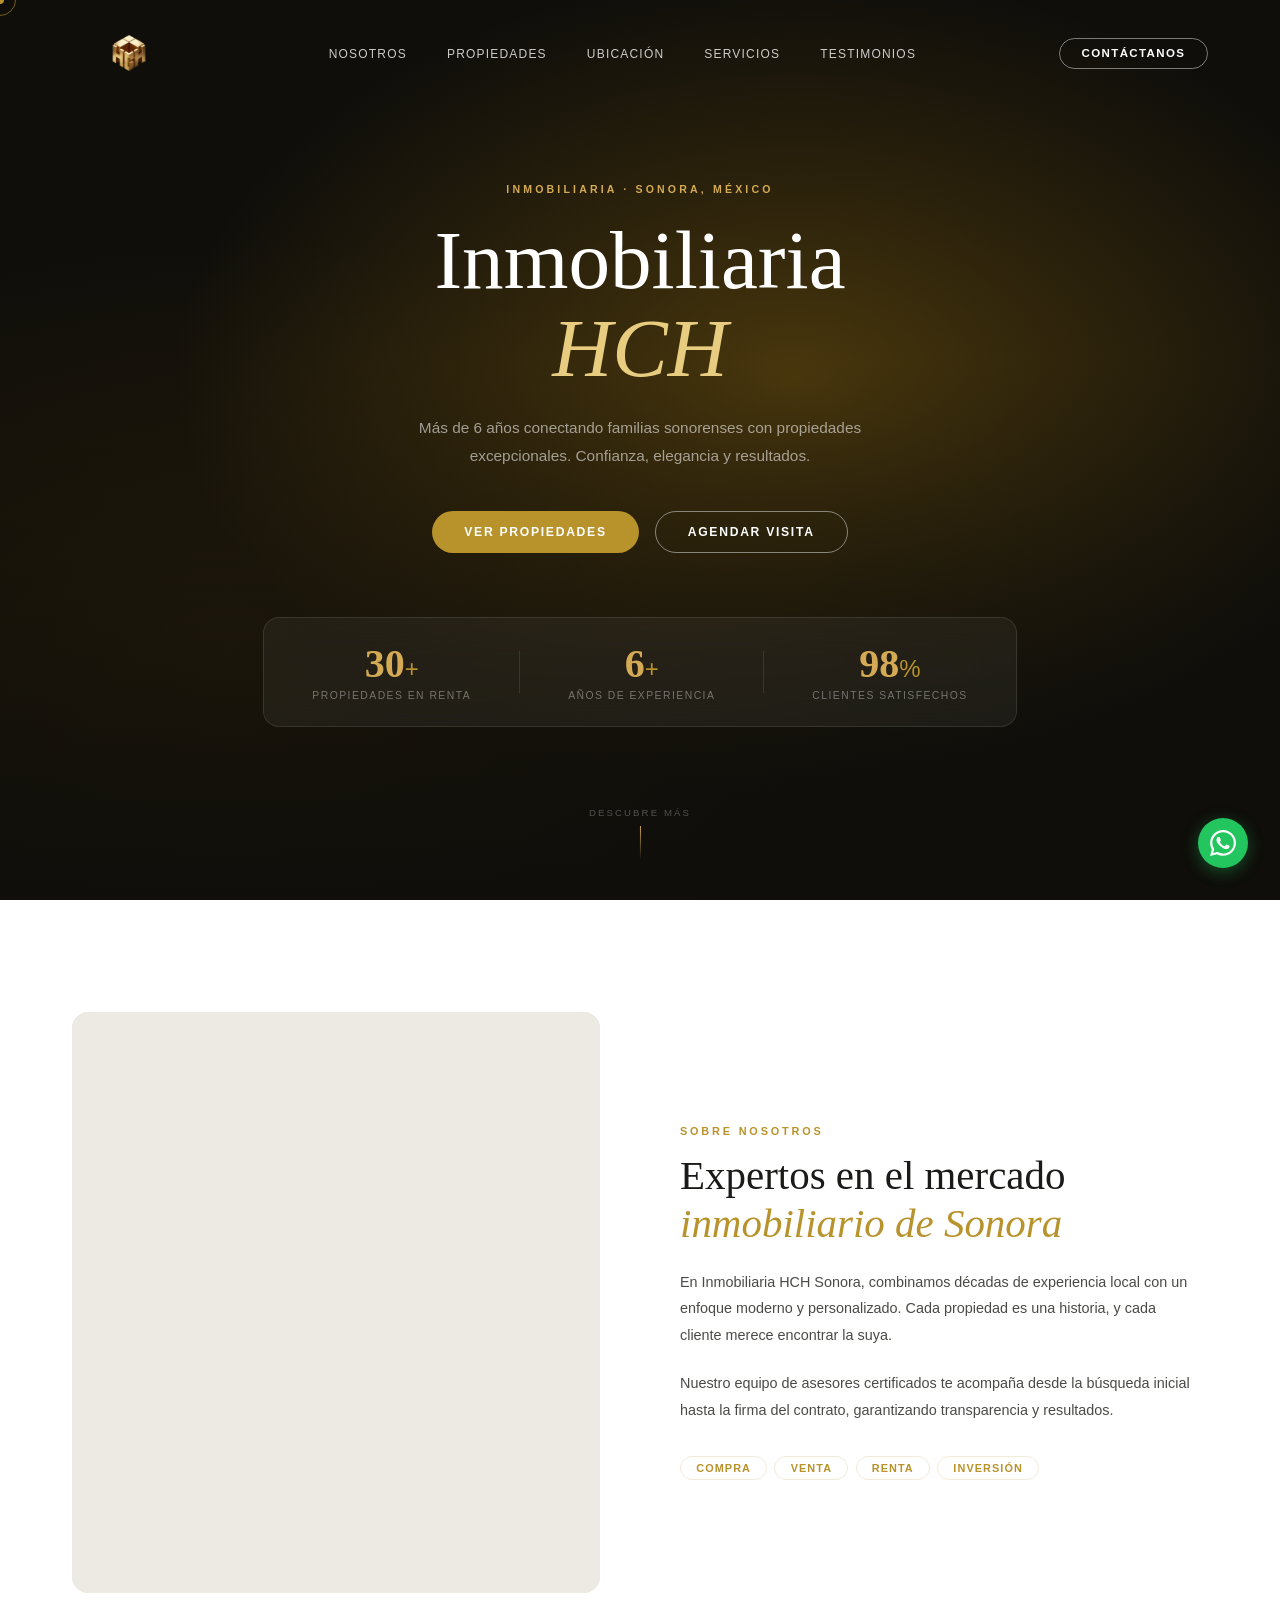
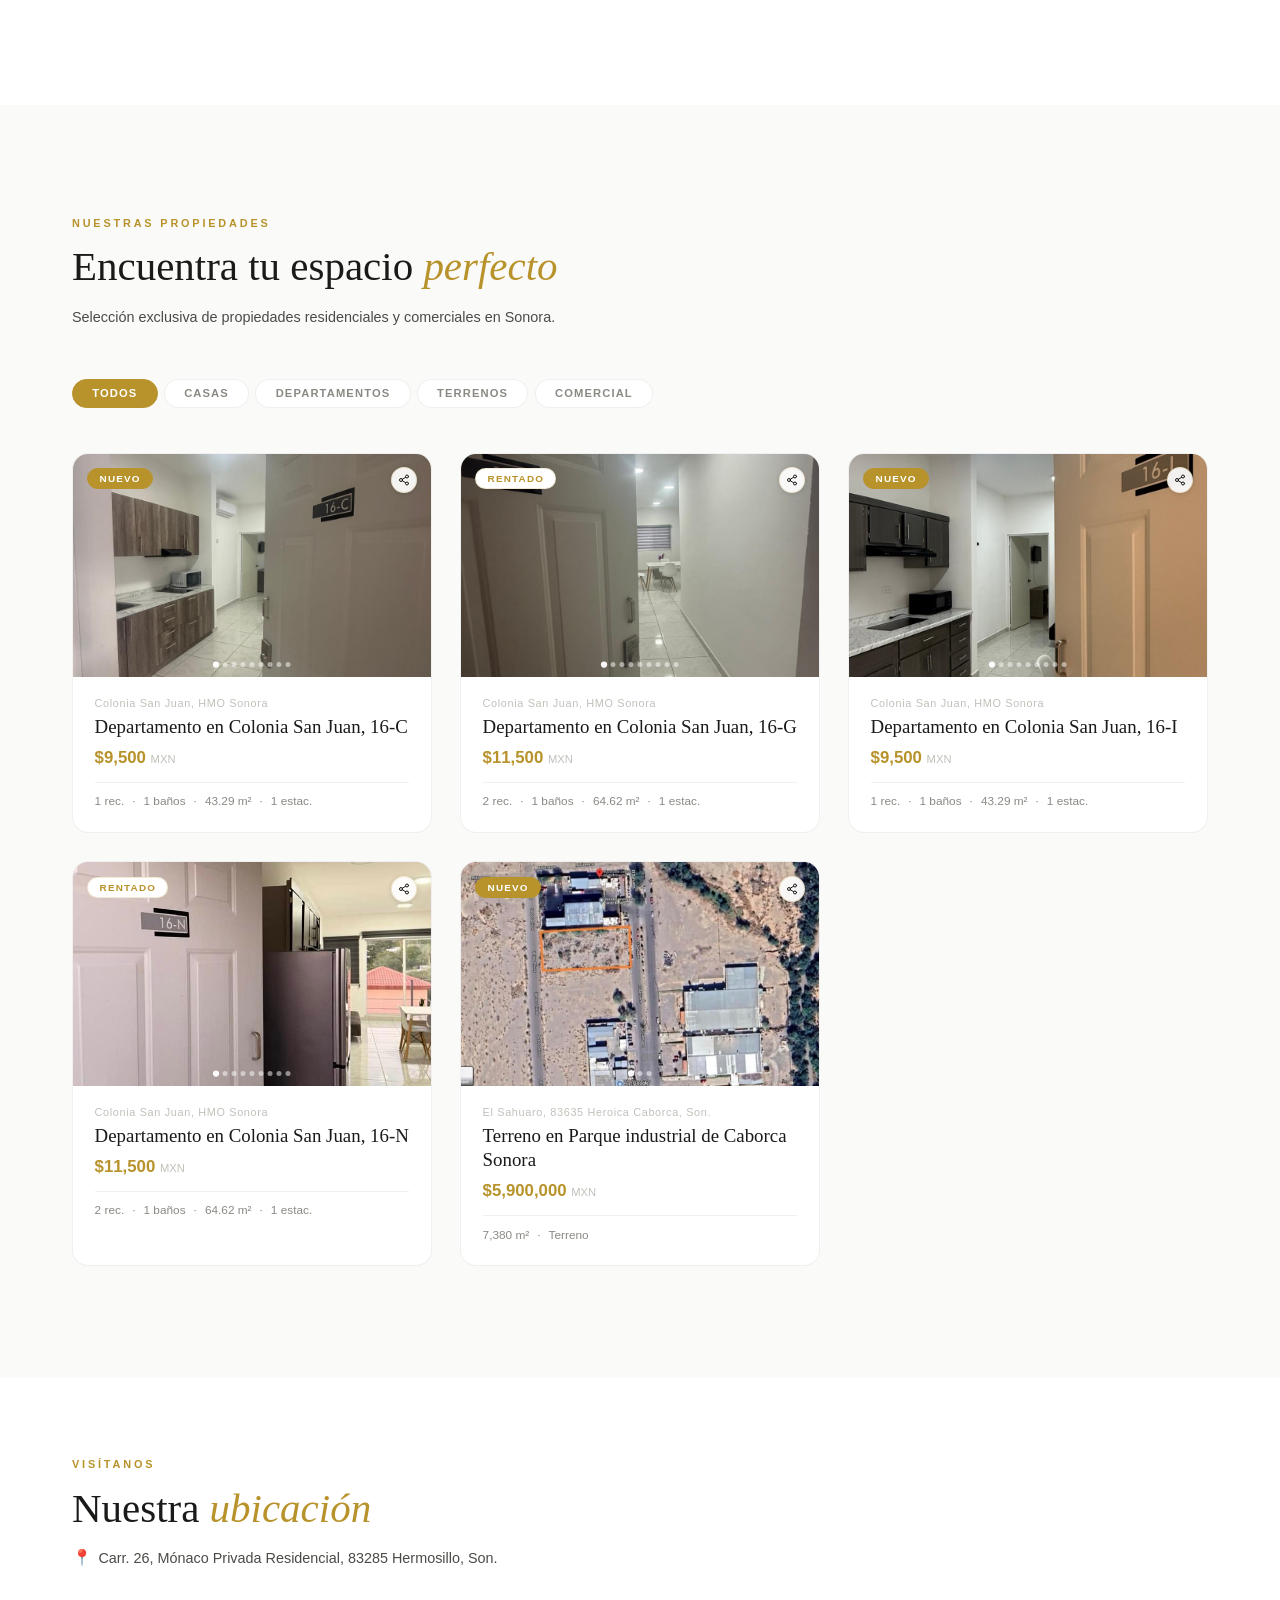
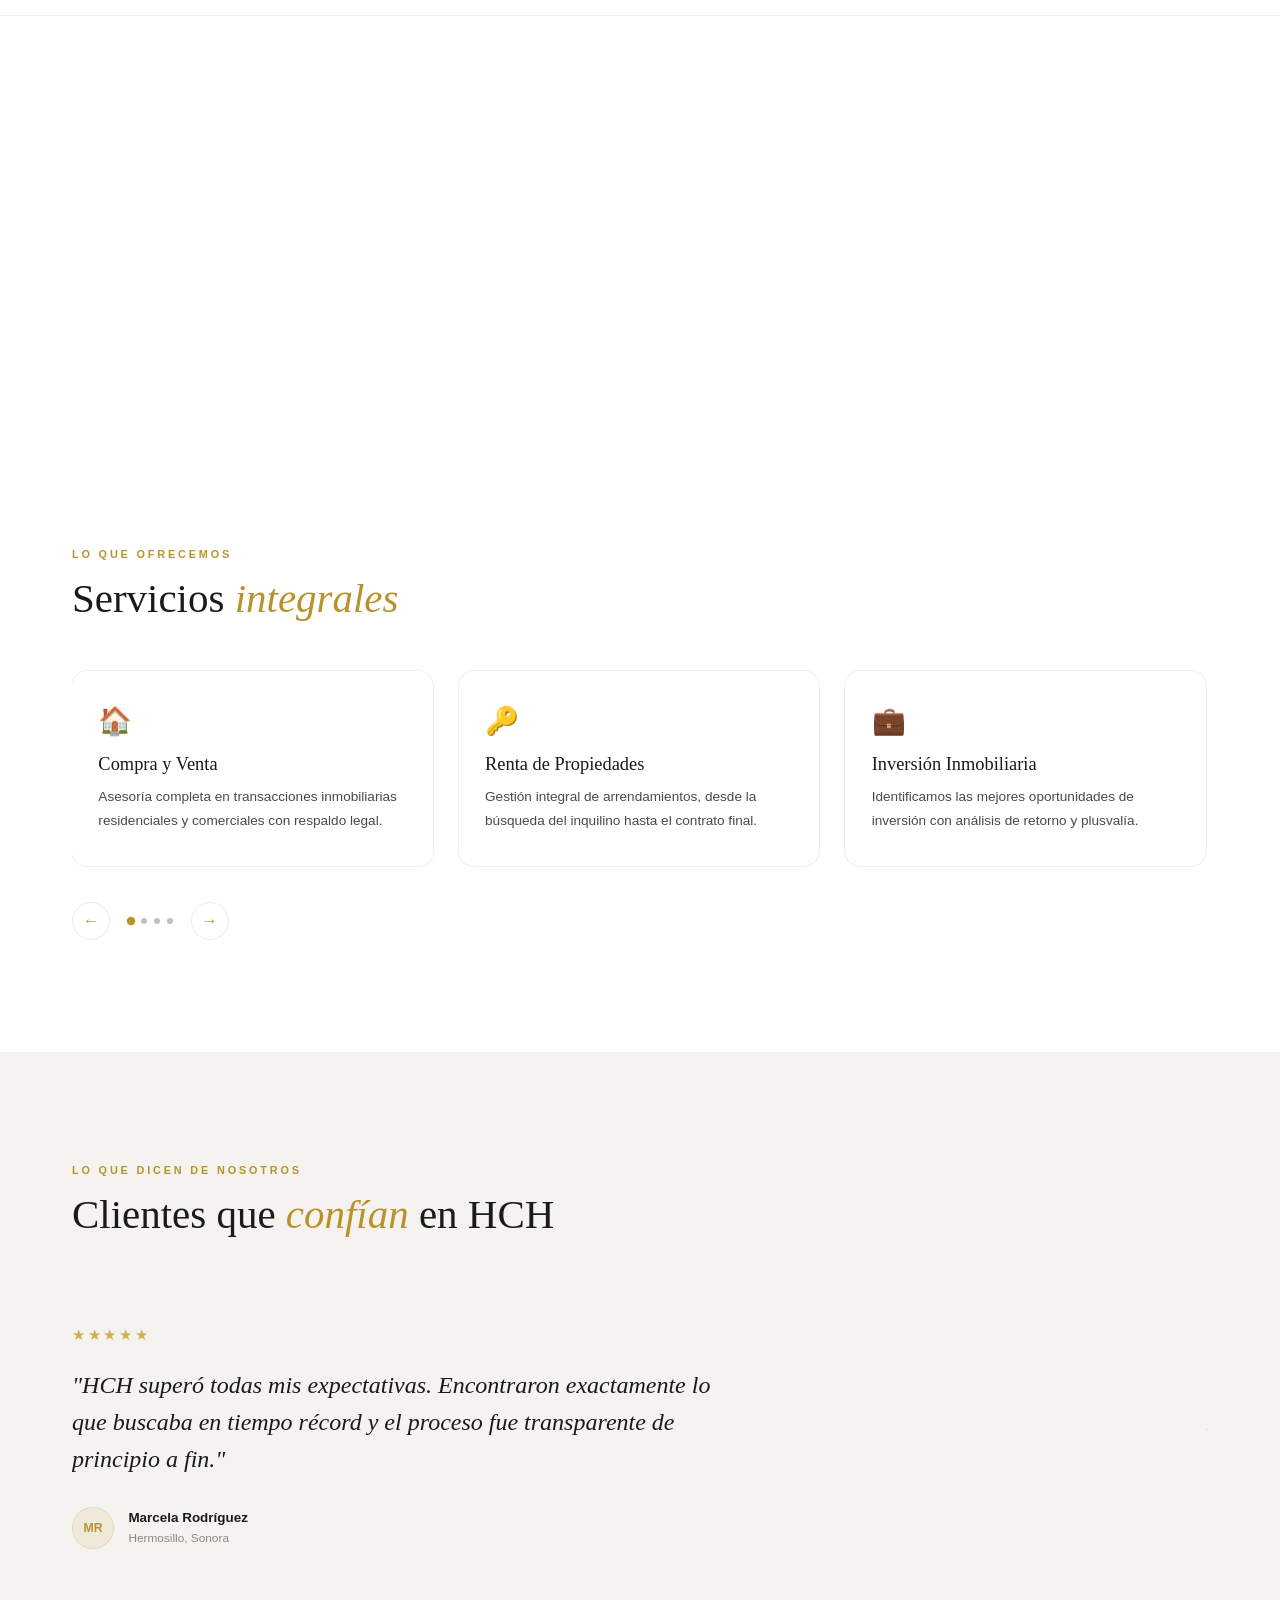
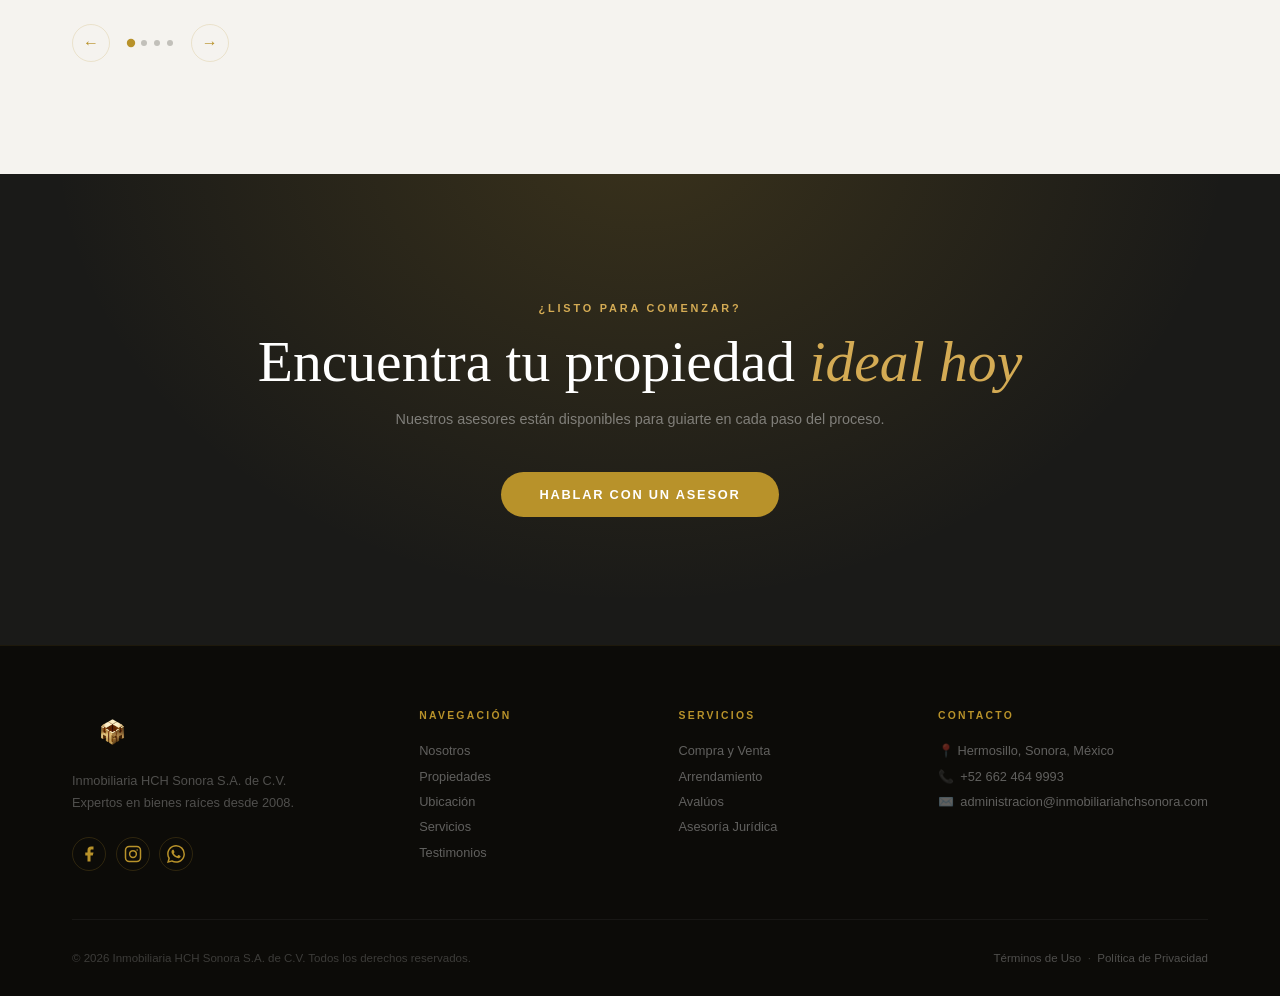
==== commit c0e83307: "Actualizacion de badges y propiedades" ====
--- a/index.html
+++ b/index.html
@@ -159,7 +159,7 @@
       </div>
       <div class="propiedades-grid" id="propiedadesGrid">
 
-        <article class="propiedad-card reveal-up delay-3" data-tipo="departamento"
+        <article class="propiedad-card reveal-up delay-3" data-tipo="nuevo"
           data-id="dpto-san-juan-16c"
           data-nombre="Departamento en Colonia San Juan, 16-C"
           data-precio="$9,500 MXN"
@@ -207,7 +207,7 @@
           </div>
         </article>
 
-        <article class="propiedad-card reveal-up delay-2" data-tipo="departamento"
+        <article class="propiedad-card reveal-up delay-2" data-tipo="rentado"
           data-id="dpto-san-juan-16g"
           data-nombre="Departamento en Colonia San Juan, 16-G"
           data-precio="$11,500 MXN"
@@ -231,7 +231,7 @@
               </div>
               <div class="card-slider-dots"></div>
             </div>
-            <div class="card-badge nuevo">Nuevo</div>
+            <div class="card-badge rentado">Rentado</div>
             <button class="card-share-btn" aria-label="Compartir esta propiedad" title="Compartir">
               <svg viewBox="0 0 24 24" fill="none" stroke="currentColor" stroke-width="2" stroke-linecap="round" stroke-linejoin="round">
                 <circle cx="18" cy="5" r="3"></circle>
@@ -255,7 +255,7 @@
           </div>
         </article>
       
-        <article class="propiedad-card reveal-up delay-2" data-tipo="departamento"
+        <article class="propiedad-card reveal-up delay-2" data-tipo="nuevo"
           data-id="dpto-san-juan-16i"
           data-nombre="Departamento en Colonia San Juan, 16-I"
           data-precio="$9,500 MXN"
@@ -298,6 +298,54 @@
               <span>1 rec.</span><span>·</span>
               <span>1 baños</span><span>·</span>
               <span>43.29 m²</span><span>·</span>
+              <span>1 estac. </span>
+            </div>
+          </div>
+        </article>
+
+        <article class="propiedad-card reveal-up delay-2" data-tipo="rentado"
+          data-id="dpto-san-juan-16n"
+          data-nombre="Departamento en Colonia San Juan, 16-N"
+          data-precio="$11,500 MXN"
+          data-recamaras="2" data-banos="1" data-m2="64.62" data-estacionamientos="1"
+          data-descripcion="Departamento en renta muy cerca del centro de la ciudad, galerías Mall, centro de gobierno, universidad kino, etc. Dos recámaras con minisplit cada una, baño, cocina equipada, sala/comedor con minisplit, área común, incluye agua, un cajón de estacionamiento con portón eléctrico para mayor seguridad cuenta con cámaras de vigilancia. "
+          data-ubicacion="Hermosillo, Sonora"
+          data-mapa="https://www.google.com/maps/embed?pb=!1m17!1m12!1m3!1d4146.823901787674!2d-110.95195138694949!3d29.074686533487085!2m3!1f0!2f0!3f0!3m2!1i1024!2i768!4f13.1!3m2!1m1!2zMjnCsDA0JzI5LjciTiAxMTDCsDU2JzQwLjYiVw!5e0!3m2!1ses-419!2smx!4v1788736283641!5m2!1ses-419!2smx"
+          data-fotos="assets/dpto1b.jpg|assets/dpto1a.jpg|assets/dpto1c.jpg|assets/dpto1d.jpg|assets/dpto1e.jpg|assets/dpto1f.jpg|assets/dpto1g.jpg|assets/dpto1h.jpg|assets/dpto1i.jpg">
+          <div class="card-img-wrap">
+            <div class="card-slider">
+              <div class="card-slides">
+                <div class="card-slide" style="background:#d8d0c0;"></div>
+                <div class="card-slide" style="background:#c8c0b0;"></div>
+                <div class="card-slide" style="background:#d8d0c0;"></div>
+                <div class="card-slide" style="background:#c8c0b0;"></div>
+                <div class="card-slide" style="background:#d8d0c0;"></div>
+                <div class="card-slide" style="background:#c8c0b0;"></div>
+                <div class="card-slide" style="background:#d8d0c0;"></div>
+                <div class="card-slide" style="background:#c8c0b0;"></div>
+                <div class="card-slide" style="background:#d8d0c0;"></div>
+              </div>
+              <div class="card-slider-dots"></div>
+            </div>
+            <div class="card-badge rentado">Rentado</div>
+            <button class="card-share-btn" aria-label="Compartir esta propiedad" title="Compartir">
+              <svg viewBox="0 0 24 24" fill="none" stroke="currentColor" stroke-width="2" stroke-linecap="round" stroke-linejoin="round">
+                <circle cx="18" cy="5" r="3"></circle>
+                <circle cx="6" cy="12" r="3"></circle>
+                <circle cx="18" cy="19" r="3"></circle>
+                <line x1="8.6" y1="13.5" x2="15.4" y2="17.5"></line>
+                <line x1="15.4" y1="6.5" x2="8.6" y2="10.5"></line>
+              </svg>
+            </button>
+          </div>
+          <div class="card-body">
+            <p class="card-ubicacion">Colonia San Juan, HMO Sonora</p>
+            <h3 class="card-nombre">Departamento en Colonia San Juan, 16-N</h3>
+            <p class="card-precio">$11,500 <span>MXN</span></p>
+            <div class="card-specs">
+              <span>2 rec.</span><span>·</span>
+              <span>1 baños</span><span>·</span>
+              <span>64.62 m²</span><span>·</span>
               <span>1 estac. </span>
             </div>
           </div>
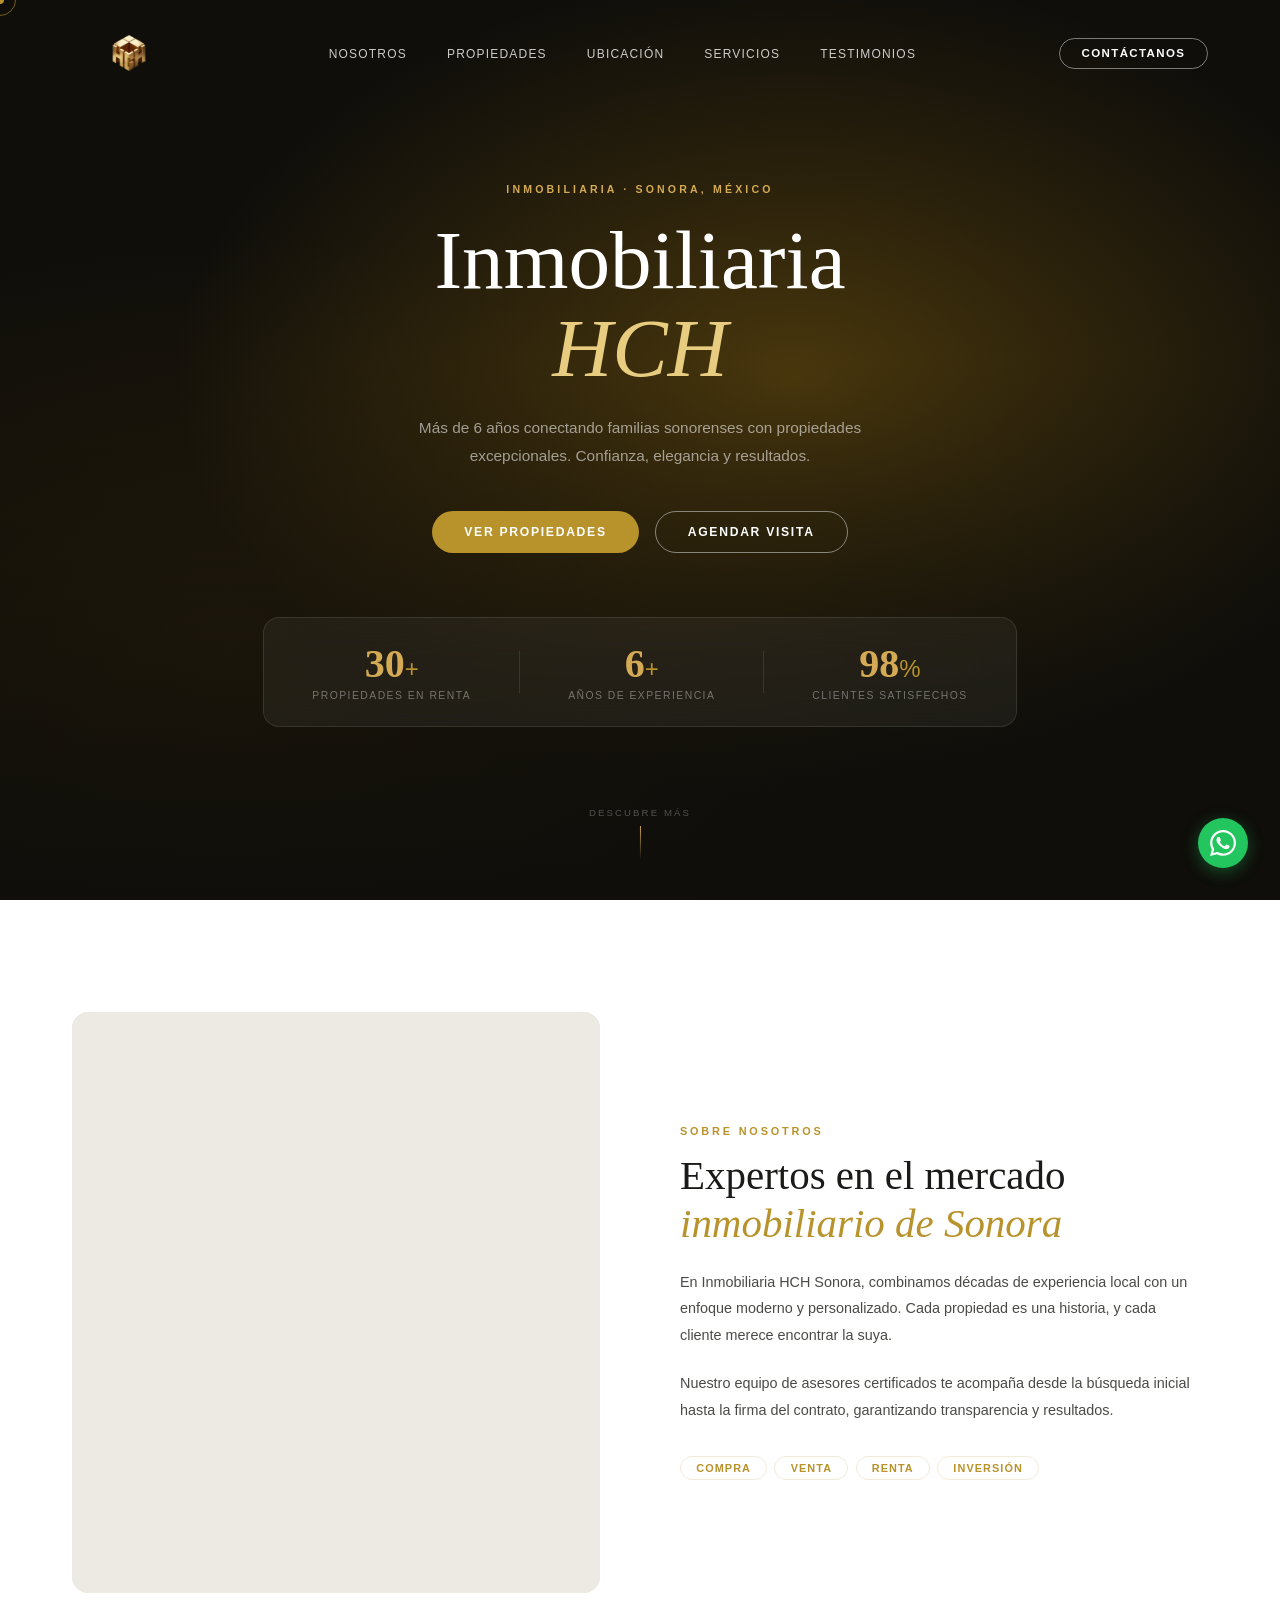
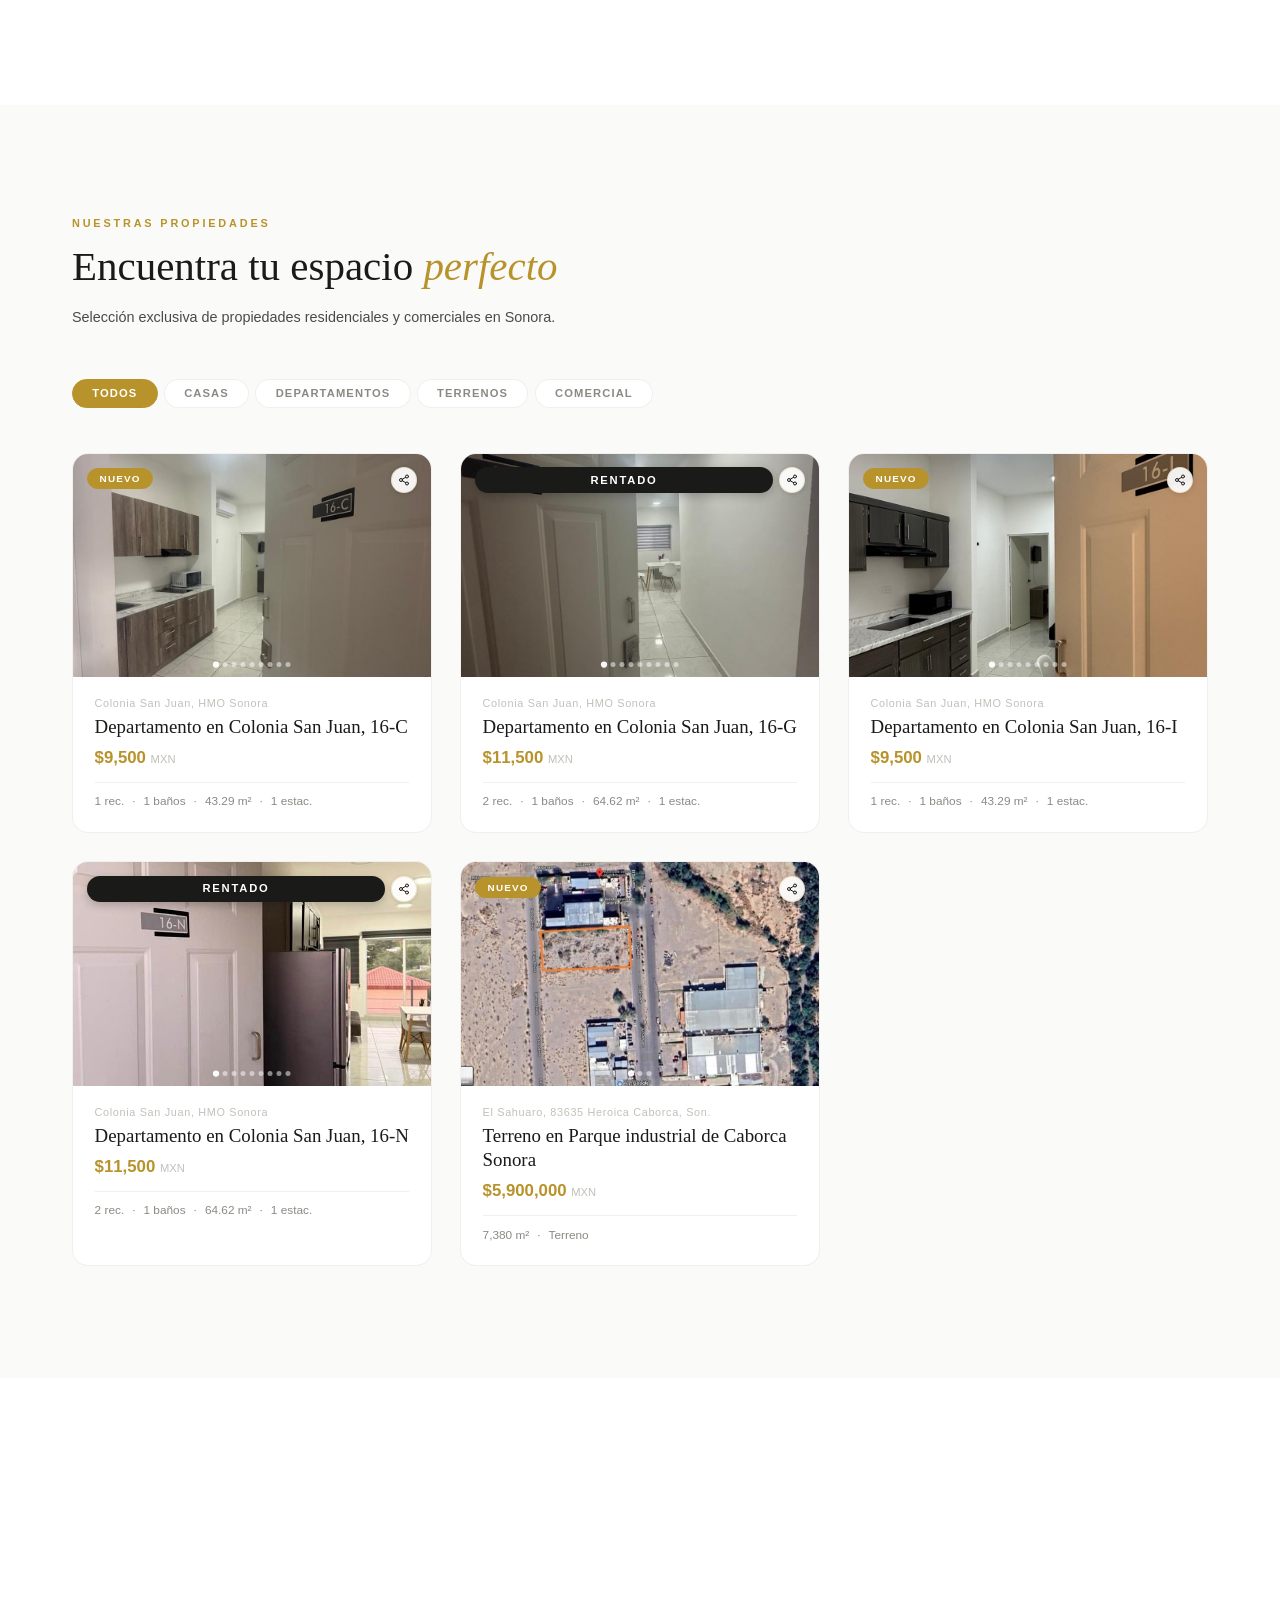
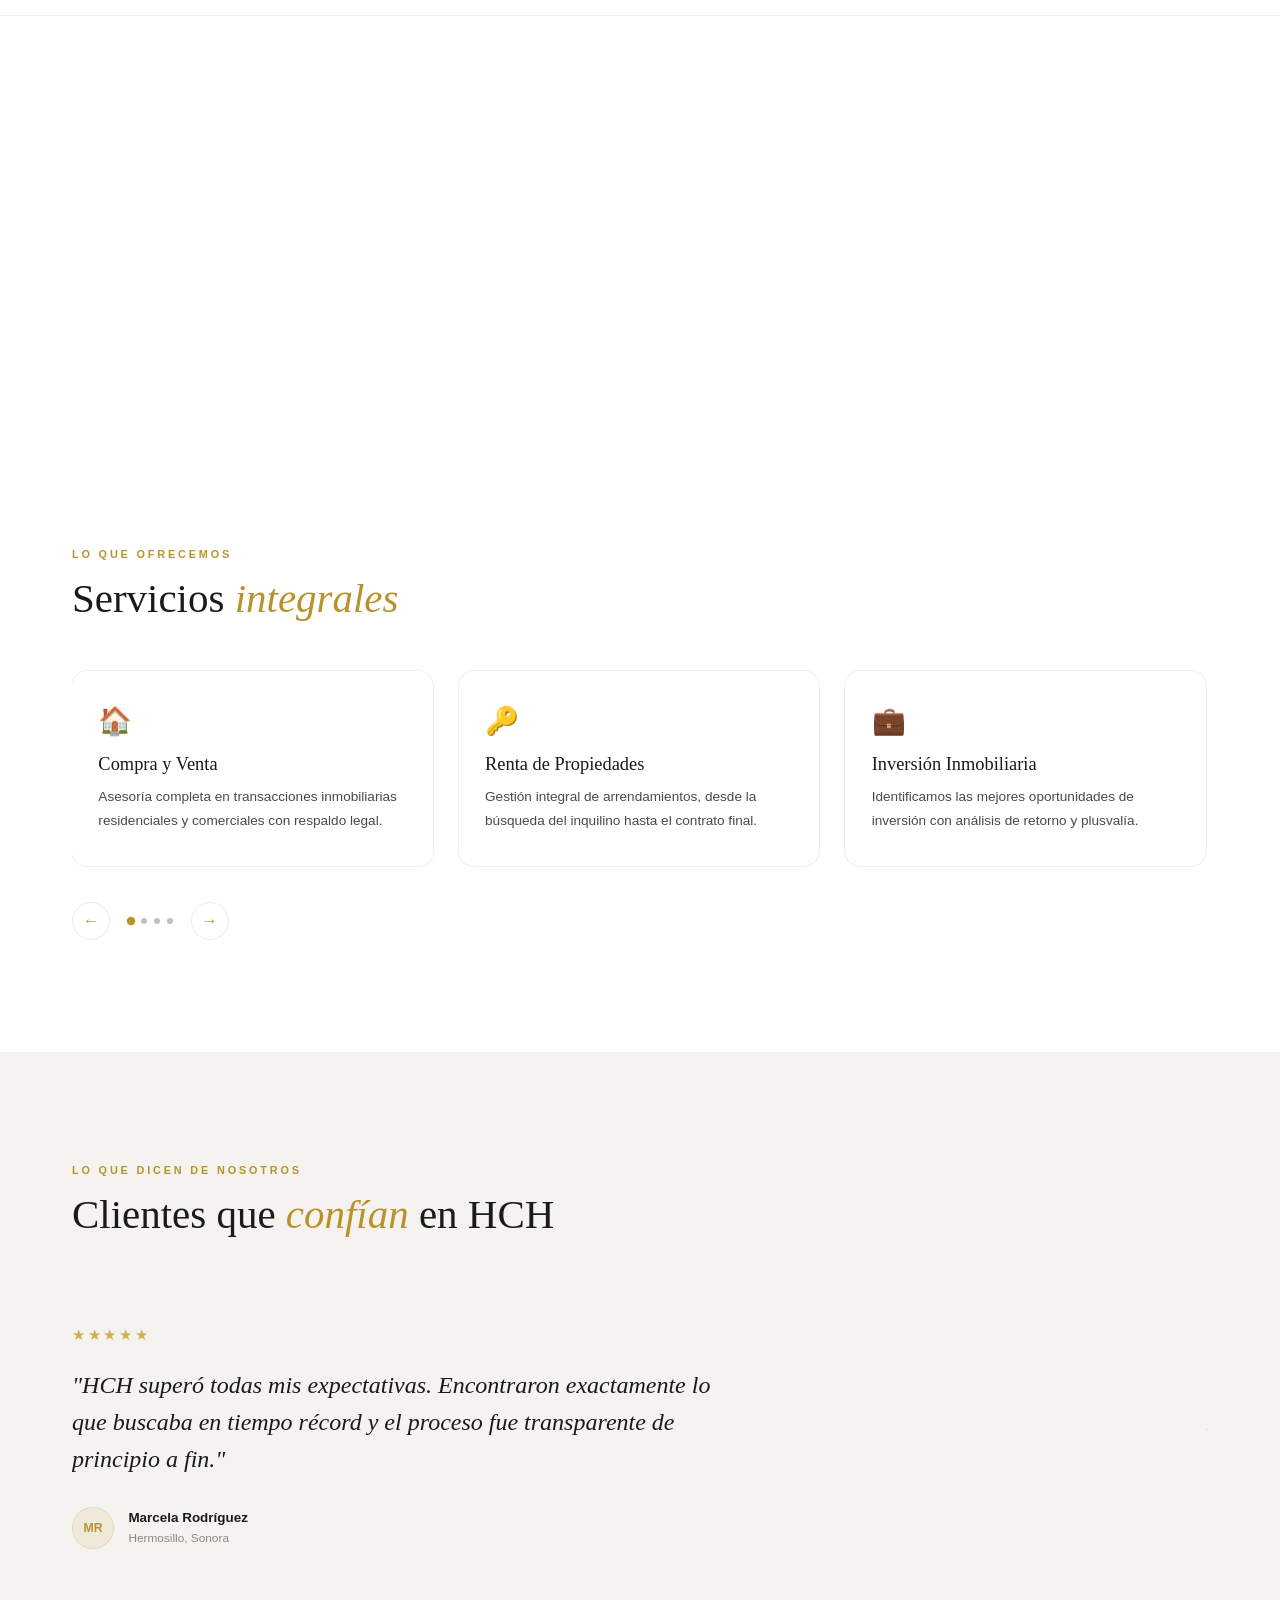
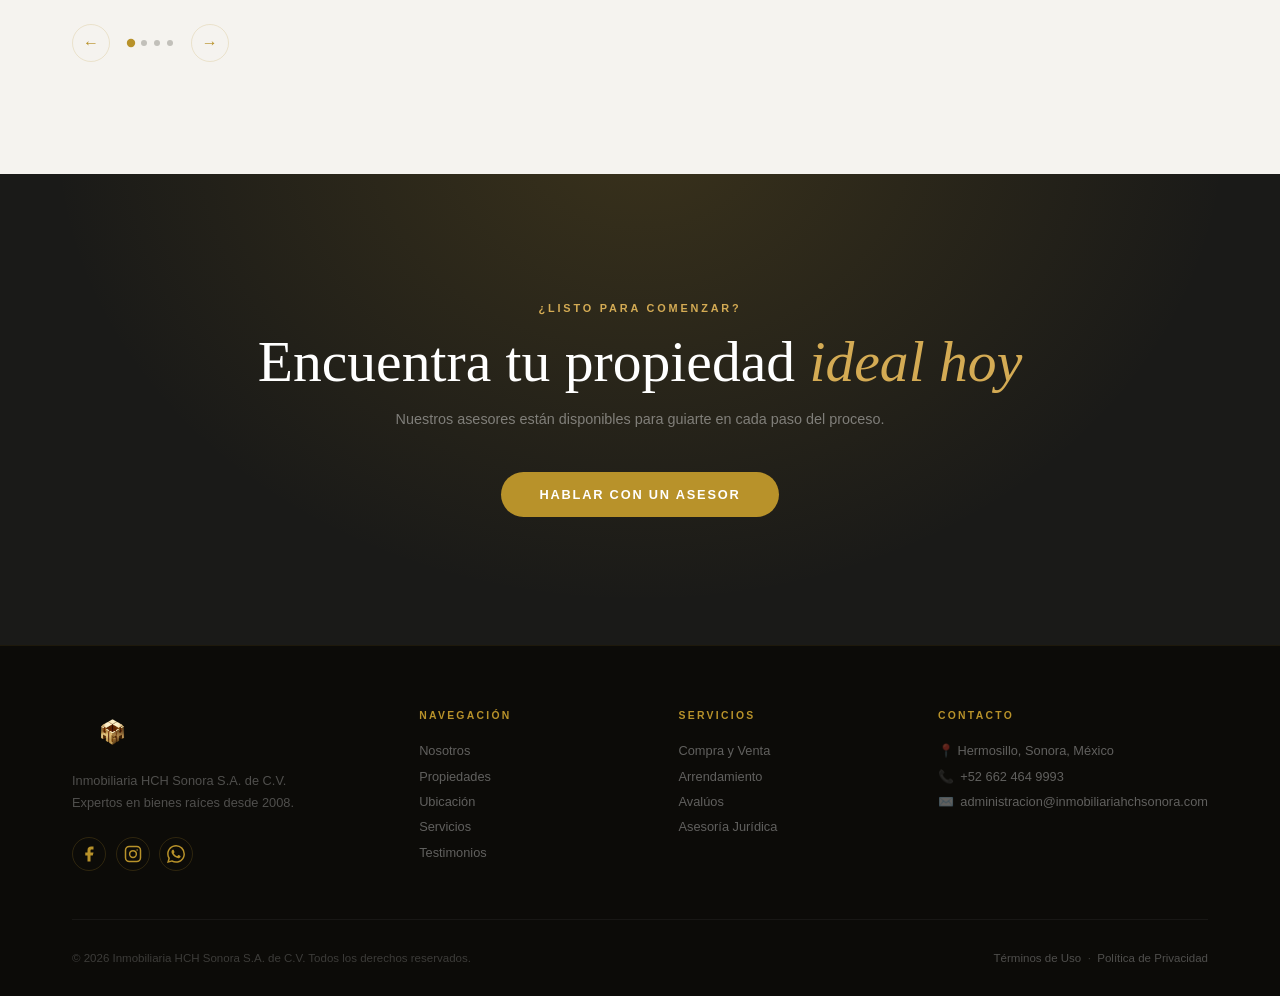
==== commit af2b3f49: "Add files via upload" ====
--- a/index.html
+++ b/index.html
@@ -159,13 +159,14 @@
       </div>
       <div class="propiedades-grid" id="propiedadesGrid">
 
-        <article class="propiedad-card reveal-up delay-3" data-tipo="nuevo"
+        <article class="propiedad-card reveal-up delay-3" data-tipo="departamento"
           data-id="dpto-san-juan-16c"
           data-nombre="Departamento en Colonia San Juan, 16-C"
           data-precio="$9,500 MXN"
           data-recamaras="1" data-banos="1" data-m2="43.29" data-estacionamientos="1"
           data-descripcion="Departamento en renta muy cerca del centro de la ciudad, galerías Mall, centro de gobierno, universidad kino, etc. Una recámara, un baño, cocina equipada, sala/comedor con minisplit, área común, incluye agua, un cajón de estacionamiento con portón eléctrico para mayor seguridad cuenta con cámaras de vigilancia. "
           data-ubicacion="Hermosillo, Sonora"
+          data-estado="disponible"
           data-mapa="https://www.google.com/maps/embed?pb=!1m17!1m12!1m3!1d4146.823901787674!2d-110.95195138694949!3d29.074686533487085!2m3!1f0!2f0!3f0!3m2!1i1024!2i768!4f13.1!3m2!1m1!2zMjnCsDA0JzI5LjciTiAxMTDCsDU2JzQwLjYiVw!5e0!3m2!1ses-419!2smx!4v1788736283641!5m2!1ses-419!2smx"
           data-fotos="assets/dpto3a.jpg|assets/dpto3b.jpg|assets/dpto3c.jpg|assets/dpto3d.jpg|assets/dpto3e.jpg|assets/dpto3f.jpg|assets/dpto3g.jpg|assets/dpto3h.jpg|assets/dpto3i.jpg">
           <div class="card-img-wrap">
@@ -207,13 +208,14 @@
           </div>
         </article>
 
-        <article class="propiedad-card reveal-up delay-2" data-tipo="rentado"
+        <article class="propiedad-card reveal-up delay-2" data-tipo="departamento"
           data-id="dpto-san-juan-16g"
           data-nombre="Departamento en Colonia San Juan, 16-G"
           data-precio="$11,500 MXN"
           data-recamaras="2" data-banos="1" data-m2="64.62" data-estacionamientos="1"
           data-descripcion="Departamento en renta muy cerca del centro de la ciudad, galerías Mall, centro de gobierno, universidad kino, etc. Dos recámaras con minisplit cada una, baño, cocina equipada, sala/comedor con minisplit, área común, incluye agua, un cajón de estacionamiento con portón eléctrico para mayor seguridad cuenta con cámaras de vigilancia. "
           data-ubicacion="Hermosillo, Sonora"
+          data-estado="rentado"
           data-mapa="https://www.google.com/maps/embed?pb=!1m17!1m12!1m3!1d4146.823901787674!2d-110.95195138694949!3d29.074686533487085!2m3!1f0!2f0!3f0!3m2!1i1024!2i768!4f13.1!3m2!1m1!2zMjnCsDA0JzI5LjciTiAxMTDCsDU2JzQwLjYiVw!5e0!3m2!1ses-419!2smx!4v1788736283641!5m2!1ses-419!2smx"
           data-fotos="assets/dpto2a.jpg|assets/dpto2b.jpg|assets/dpto2c.jpg|assets/dpto2d.jpg|assets/dpto2e.jpg|assets/dpto2f.jpg|assets/dpto2g.jpg|assets/dpto2h.jpg|assets/dpto2i.jpg|assets/dpto2j.jpg|assets/dpto2k.jpg">
           <div class="card-img-wrap">
@@ -255,13 +257,14 @@
           </div>
         </article>
       
-        <article class="propiedad-card reveal-up delay-2" data-tipo="nuevo"
+        <article class="propiedad-card reveal-up delay-2" data-tipo="departamento"
           data-id="dpto-san-juan-16i"
           data-nombre="Departamento en Colonia San Juan, 16-I"
           data-precio="$9,500 MXN"
           data-recamaras="1" data-banos="1" data-m2="43.29" data-estacionamientos="1"
           data-descripcion="Departamento en renta muy cerca del centro de la ciudad, galerías Mall, centro de gobierno, universidad kino, etc. Una recámara, un baño, cocina equipada, sala/comedor con minisplit, área común, incluye agua, un cajón de estacionamiento con portón eléctrico para mayor seguridad cuenta con cámaras de vigilancia. "
           data-ubicacion="Hermosillo, Sonora"
+          data-estado="disponible"
           data-mapa="https://www.google.com/maps/embed?pb=!1m17!1m12!1m3!1d4146.823901787674!2d-110.95195138694949!3d29.074686533487085!2m3!1f0!2f0!3f0!3m2!1i1024!2i768!4f13.1!3m2!1m1!2zMjnCsDA0JzI5LjciTiAxMTDCsDU2JzQwLjYiVw!5e0!3m2!1ses-419!2smx!4v1788736283641!5m2!1ses-419!2smx"
           data-fotos="assets/dpto4a.jpg|assets/dpto4b.jpg|assets/dpto4c.jpg|assets/dpto4d.jpg|assets/dpto4e.jpg|assets/dpto4f.jpg|assets/dpto4g.jpg|assets/dpto4h.jpg|assets/dpto4i.jpg|assets/dpto4j.jpg|assets/dpto4k.jpg|assets/dpto4l.jpg">
           <div class="card-img-wrap">
@@ -303,13 +306,14 @@
           </div>
         </article>
 
-        <article class="propiedad-card reveal-up delay-2" data-tipo="rentado"
+        <article class="propiedad-card reveal-up delay-2" data-tipo="departamento"
           data-id="dpto-san-juan-16n"
           data-nombre="Departamento en Colonia San Juan, 16-N"
           data-precio="$11,500 MXN"
           data-recamaras="2" data-banos="1" data-m2="64.62" data-estacionamientos="1"
           data-descripcion="Departamento en renta muy cerca del centro de la ciudad, galerías Mall, centro de gobierno, universidad kino, etc. Dos recámaras con minisplit cada una, baño, cocina equipada, sala/comedor con minisplit, área común, incluye agua, un cajón de estacionamiento con portón eléctrico para mayor seguridad cuenta con cámaras de vigilancia. "
           data-ubicacion="Hermosillo, Sonora"
+          data-estado="rentado"
           data-mapa="https://www.google.com/maps/embed?pb=!1m17!1m12!1m3!1d4146.823901787674!2d-110.95195138694949!3d29.074686533487085!2m3!1f0!2f0!3f0!3m2!1i1024!2i768!4f13.1!3m2!1m1!2zMjnCsDA0JzI5LjciTiAxMTDCsDU2JzQwLjYiVw!5e0!3m2!1ses-419!2smx!4v1788736283641!5m2!1ses-419!2smx"
           data-fotos="assets/dpto1b.jpg|assets/dpto1a.jpg|assets/dpto1c.jpg|assets/dpto1d.jpg|assets/dpto1e.jpg|assets/dpto1f.jpg|assets/dpto1g.jpg|assets/dpto1h.jpg|assets/dpto1i.jpg">
           <div class="card-img-wrap">
@@ -358,6 +362,7 @@
           data-recamaras="—" data-banos="—" data-m2="7,380" data-estacionamientos="—"
           data-descripcion="Terreno en Parque industrial de Caborca Sonora, servicios completos, escrituras en regla, acceso pavimentado, ideal para construcción."
           data-ubicacion="Caborca Sonora"
+          data-estado="disponible"
           data-fotos="assets/terreno1.jpg|assets/terreno2.jpg|assets/terreno3.jpg">
           <div class="card-img-wrap">
             <div class="card-slider">
@@ -599,7 +604,9 @@
       <!-- Info -->
       <div class="modal-prop-body">
         <div class="modal-prop-header">
-          <p class="modal-badge-label" id="modalTipo">Casa</p>
+          <p class="modal-badge-label">
+            <span id="modalTipo">Casa</span><span class="modal-estado-wrap" id="modalEstadoWrap"><span class="modal-estado-dot"> · </span><span id="modalEstado"></span></span>
+          </p>
           <h2 class="modal-prop-nombre" id="modalNombre">—</h2>
           <p class="modal-prop-ubicacion" id="modalUbicacion">—</p>
           <p class="modal-prop-precio" id="modalPrecio">—</p>
--- a/css/styles.css
+++ b/css/styles.css
@@ -375,7 +375,7 @@
   display: block;
   background: var(--surface2);
 }
-/* El video no debe mostrar controles ni permitir que el usuario los saque con clic derecho */
+/* El video no debe mostrar controles */
 .about-img-placeholder video::-webkit-media-controls { display: none !important; }
 .about-img-placeholder video::-webkit-media-controls-enclosure { display: none !important; }
 .about-accent-line {
@@ -525,6 +525,28 @@
 }
 .card-badge.nuevo { background: var(--gold); color: var(--white); border-color: var(--gold); }
 .card-badge.exclusiva { background: var(--ink); color: var(--gold-xlight); border-color: transparent; }
+/* Badge "Rentado"*/
+.card-badge.rentado {
+  top: 0.85rem; 
+  left: 0.9rem;
+  right: 2.9rem;
+  width: auto;
+  height: 26px;
+  box-sizing: border-box;
+  display: flex;
+  align-items: center;
+  justify-content: center;
+  text-align: center;
+  line-height: 1;
+  padding: 0 0.6rem;
+  font-size: 0.7rem;
+  letter-spacing: 0.16em;
+  background: var(--ink);
+  color: var(--white);
+  border-color: transparent;
+  box-shadow: 0 3px 10px rgba(0,0,0,0.22);
+  z-index: 4;
+}
 /* Botón compartir — tarjeta de propiedad */
 .card-share-btn {
   position: absolute; top: 0.85rem; right: 0.85rem;
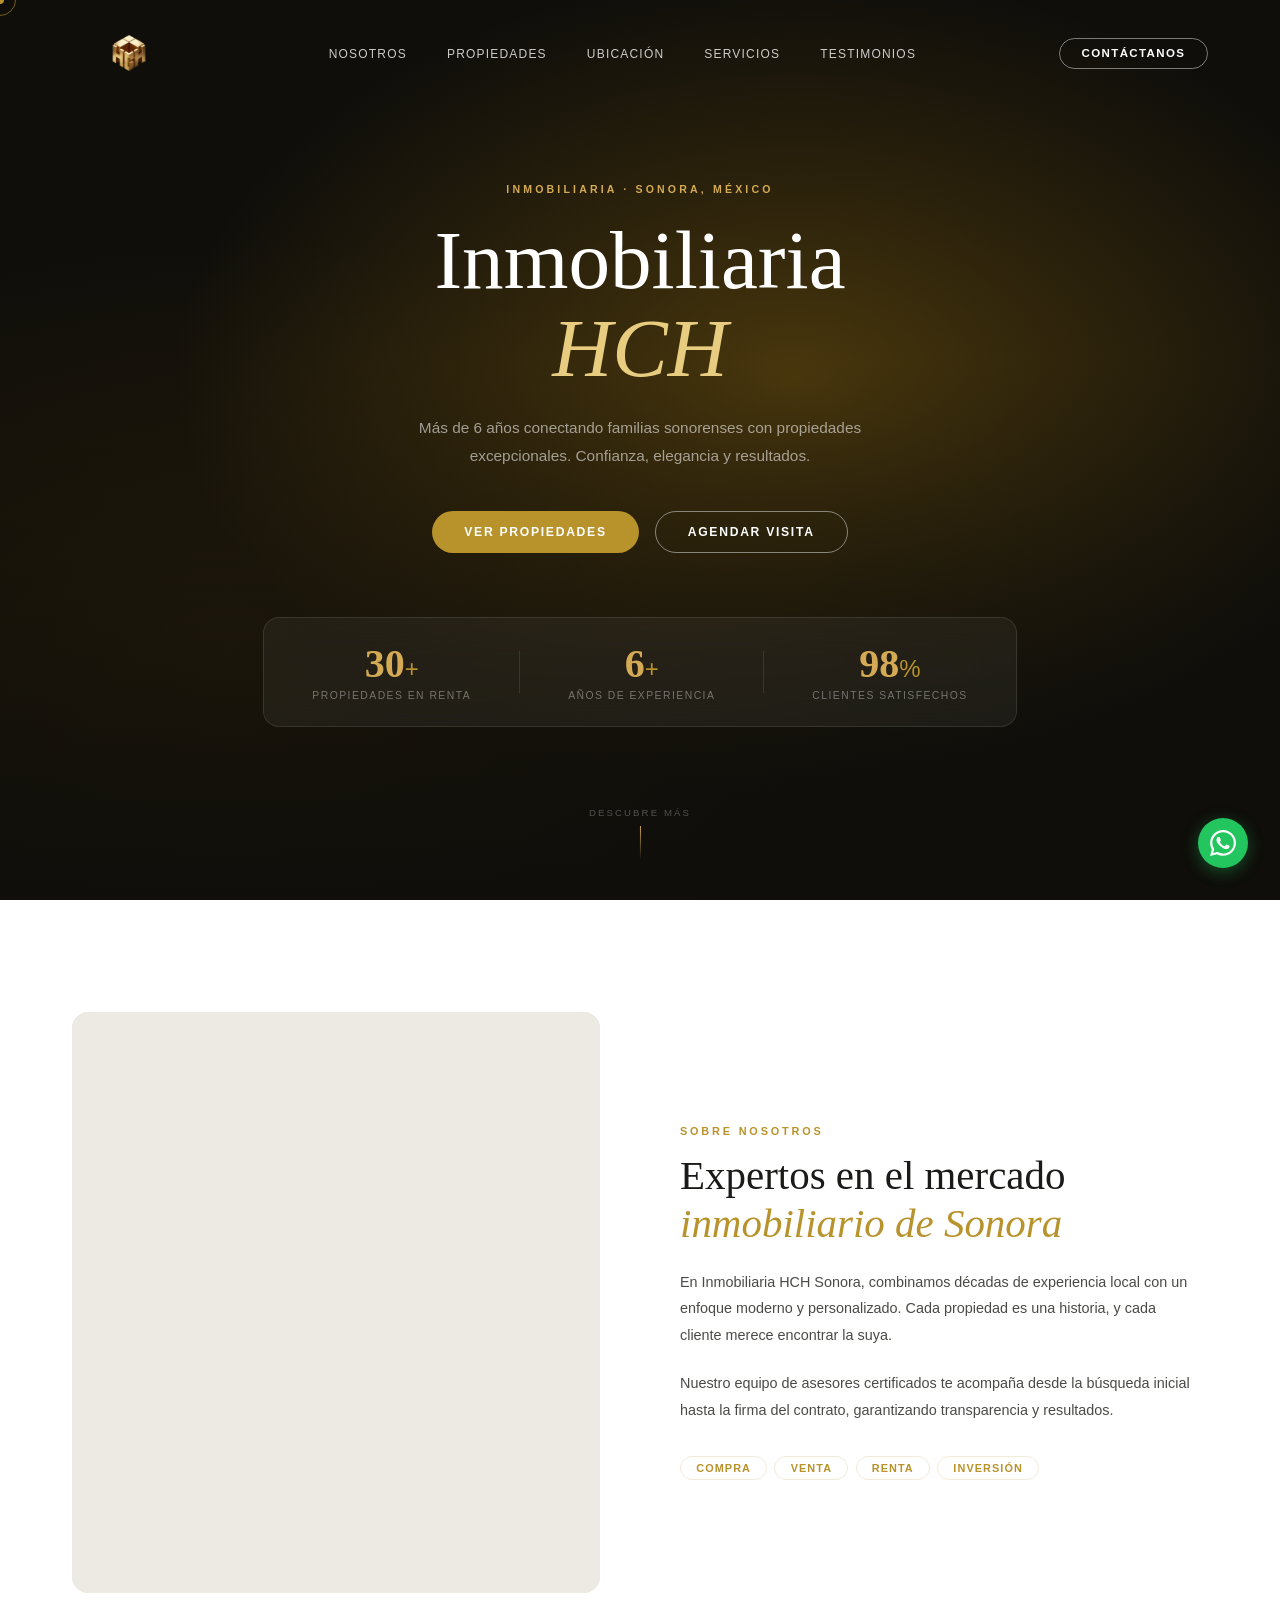
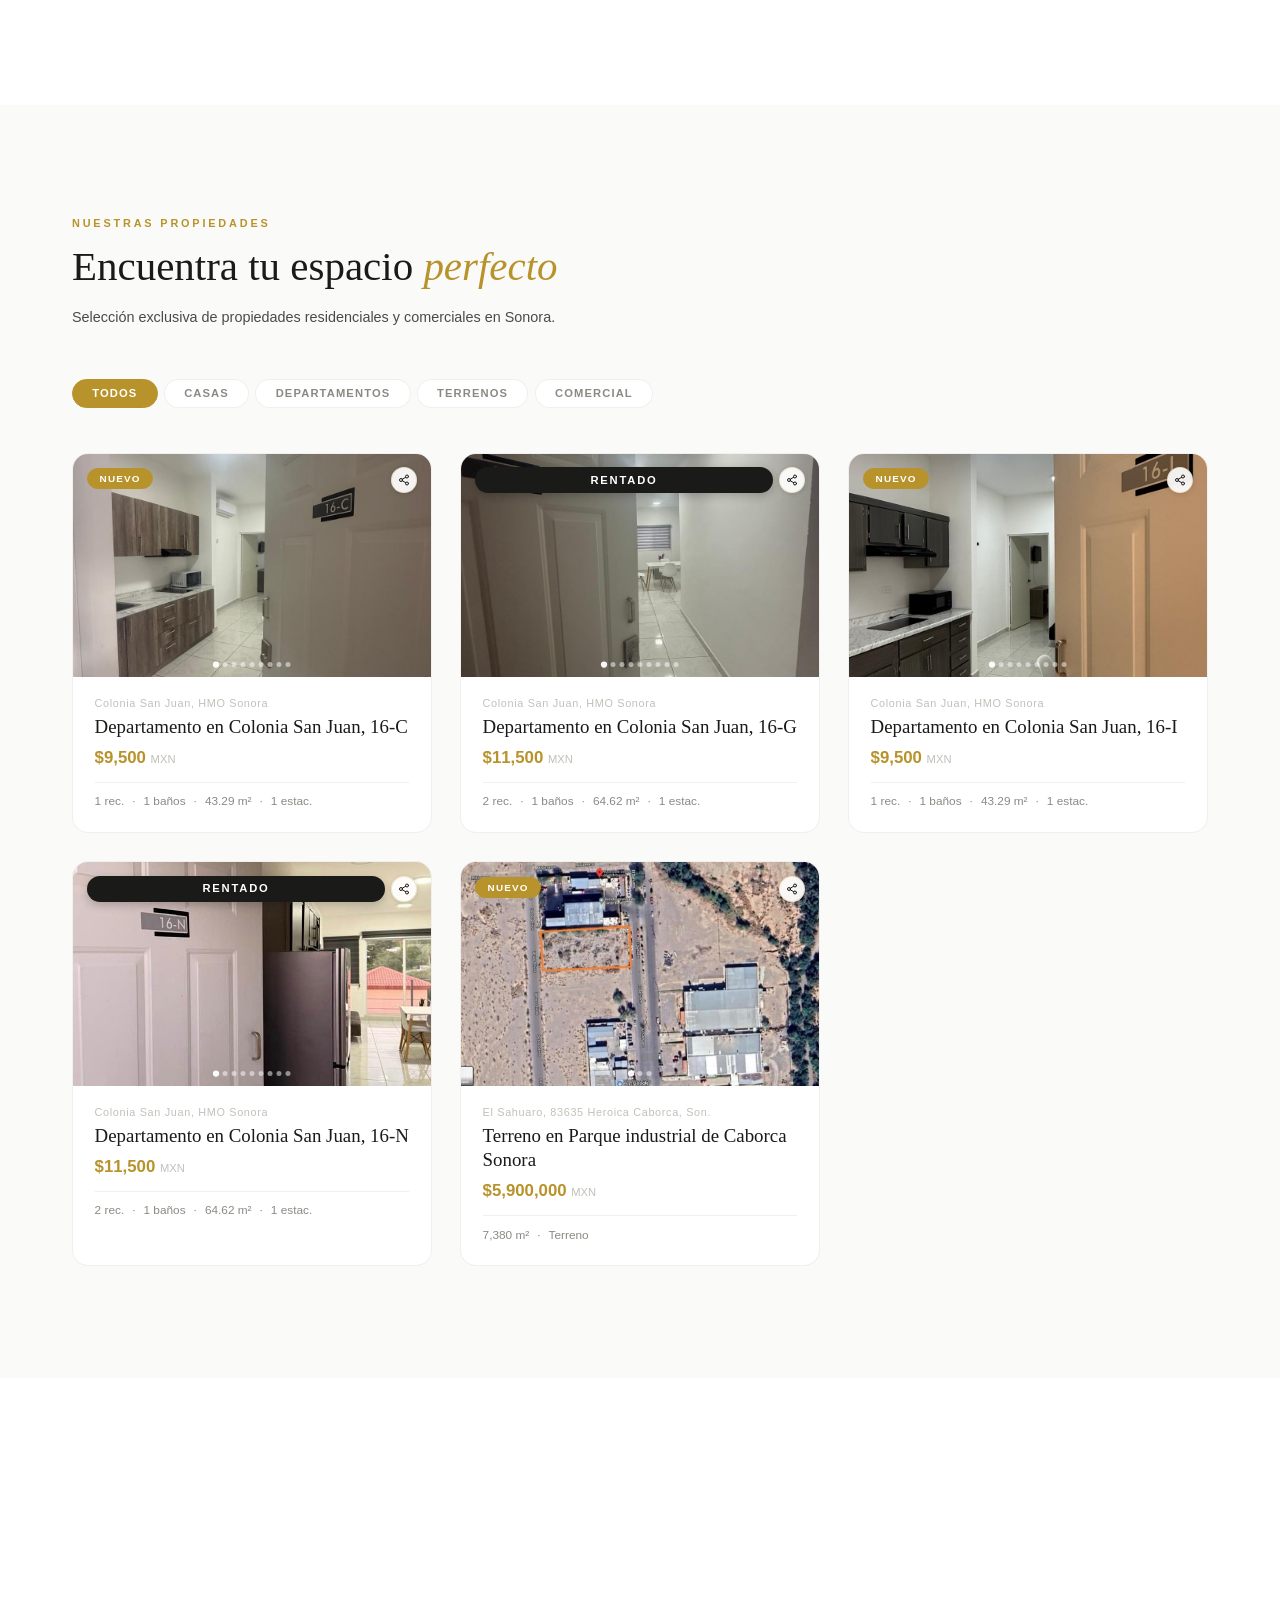
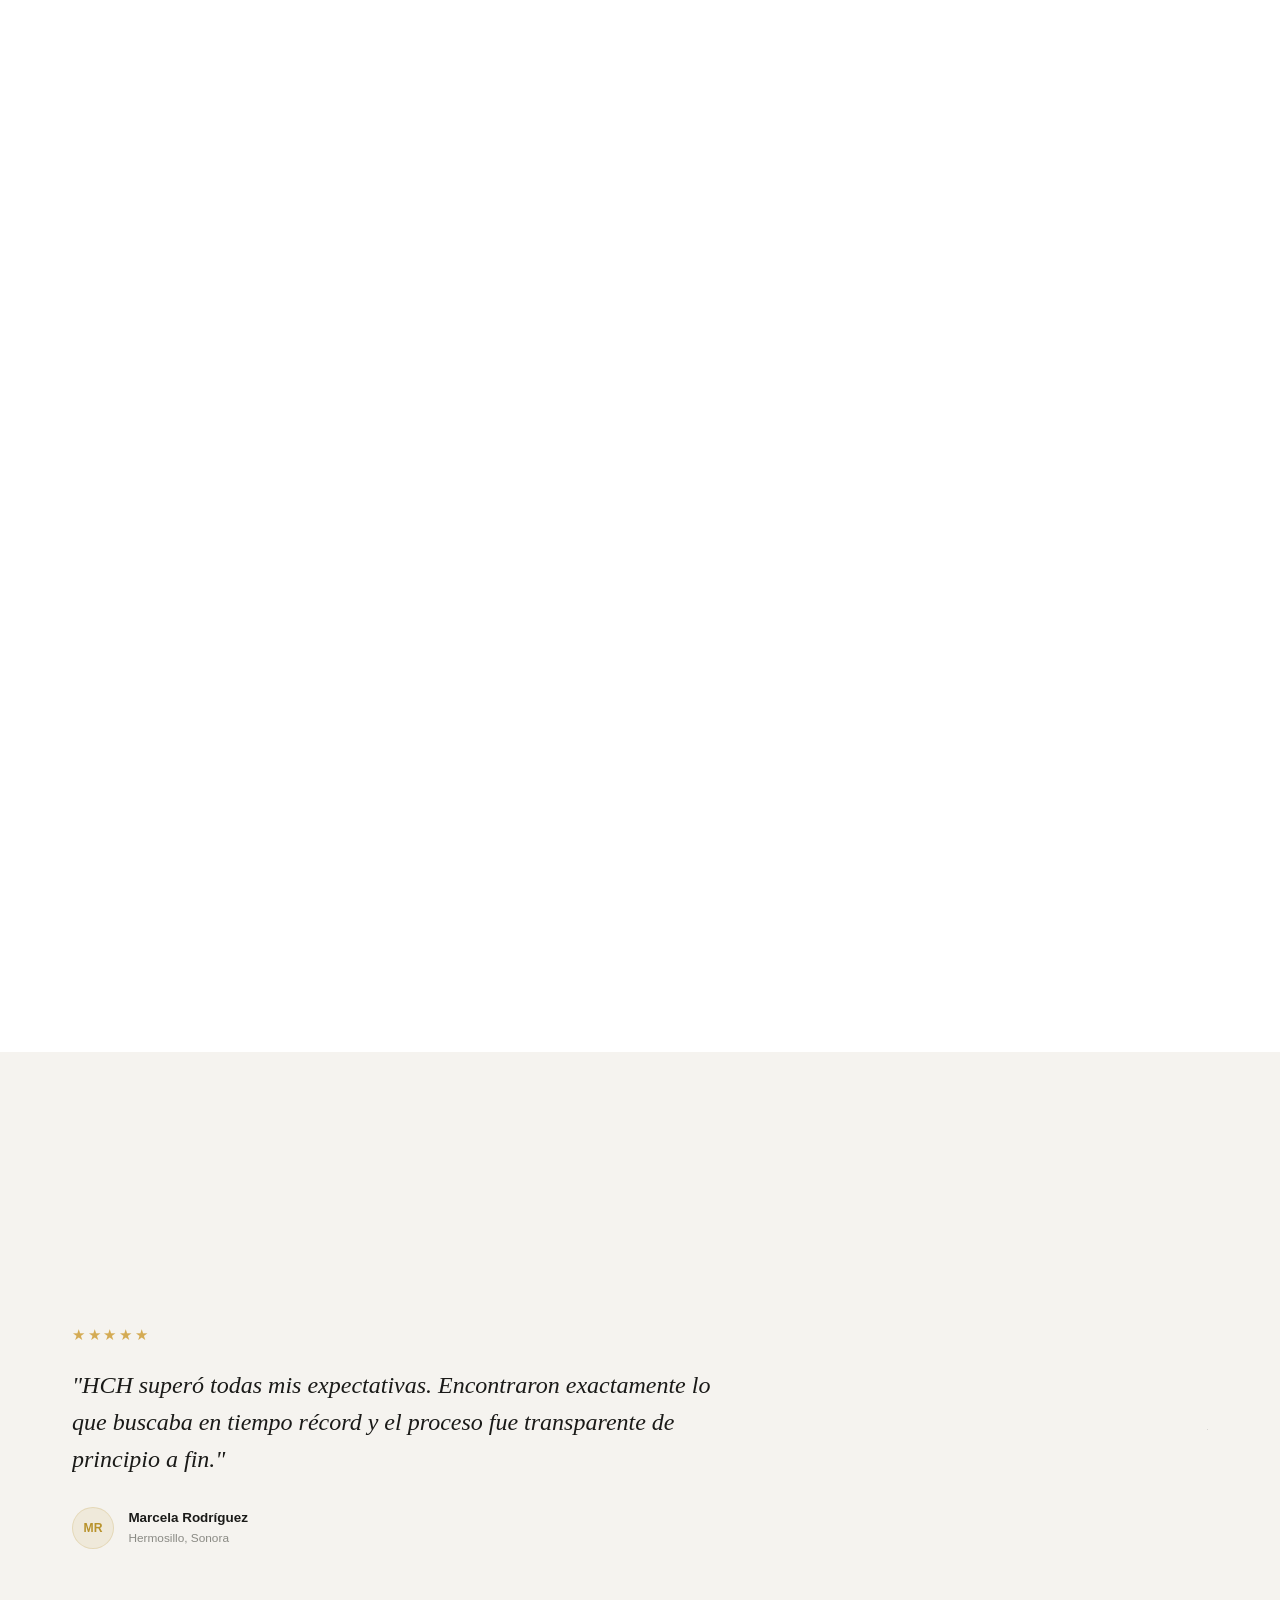
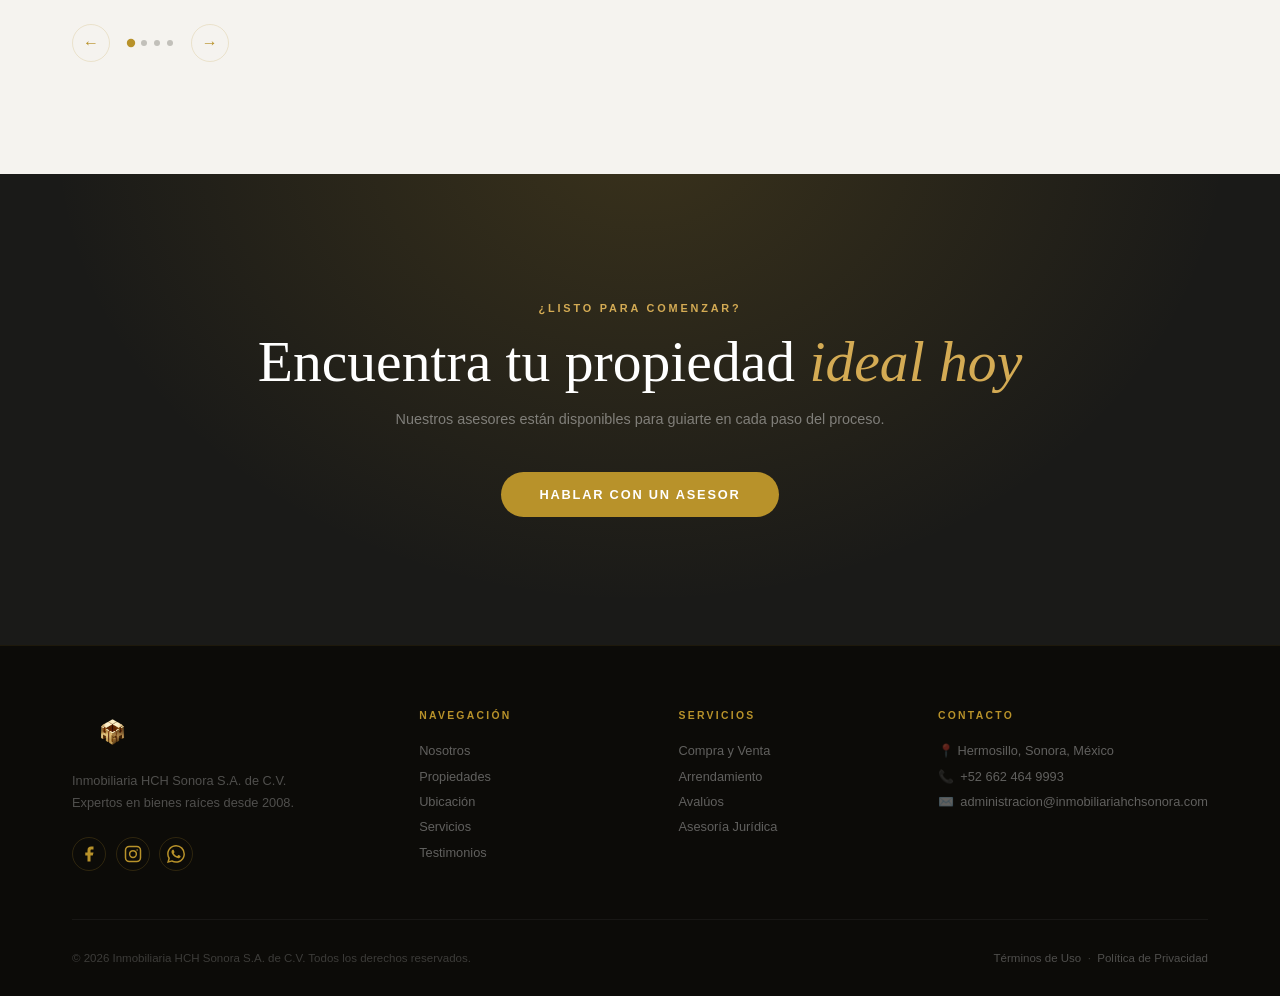
==== commit 38a627bc: "Add files via upload" ====
--- a/index.html
+++ b/index.html
@@ -159,7 +159,7 @@
       </div>
       <div class="propiedades-grid" id="propiedadesGrid">
 
-        <article class="propiedad-card reveal-up delay-3" data-tipo="departamento"
+        <article class="propiedad-card reveal-up delay-1" data-tipo="departamento"
           data-id="dpto-san-juan-16c"
           data-nombre="Departamento en Colonia San Juan, 16-C"
           data-precio="$9,500 MXN"
@@ -257,7 +257,7 @@
           </div>
         </article>
       
-        <article class="propiedad-card reveal-up delay-2" data-tipo="departamento"
+        <article class="propiedad-card reveal-up delay-3" data-tipo="departamento"
           data-id="dpto-san-juan-16i"
           data-nombre="Departamento en Colonia San Juan, 16-I"
           data-precio="$9,500 MXN"
@@ -306,7 +306,7 @@
           </div>
         </article>
 
-        <article class="propiedad-card reveal-up delay-2" data-tipo="departamento"
+        <article class="propiedad-card reveal-up delay-1" data-tipo="departamento"
           data-id="dpto-san-juan-16n"
           data-nombre="Departamento en Colonia San Juan, 16-N"
           data-precio="$11,500 MXN"
@@ -355,7 +355,7 @@
           </div>
         </article>
 
-        <article class="propiedad-card reveal-up" data-tipo="terreno"
+        <article class="propiedad-card reveal-up delay-2" data-tipo="terreno"
           data-id="terreno-caborca-sahuaro"
           data-nombre="El Sahuaro, 83635 Heroica Caborca, Son."
           data-precio="$5,900,000 MXN"
@@ -408,7 +408,7 @@
         <h2 class="section-title">Nuestra <em>ubicación</em></h2>
         <p class="mapa-direccion">
           <span class="mapa-pin">📍</span>
-          Carr. 26, Mónaco Privada Residencial, 83285 Hermosillo, Son.
+          Carr. 26 260, entre Ignacio Grijalva M., Las Minitas, 83285 Hermosillo, Son.
         </p>
       </div>
     </div>
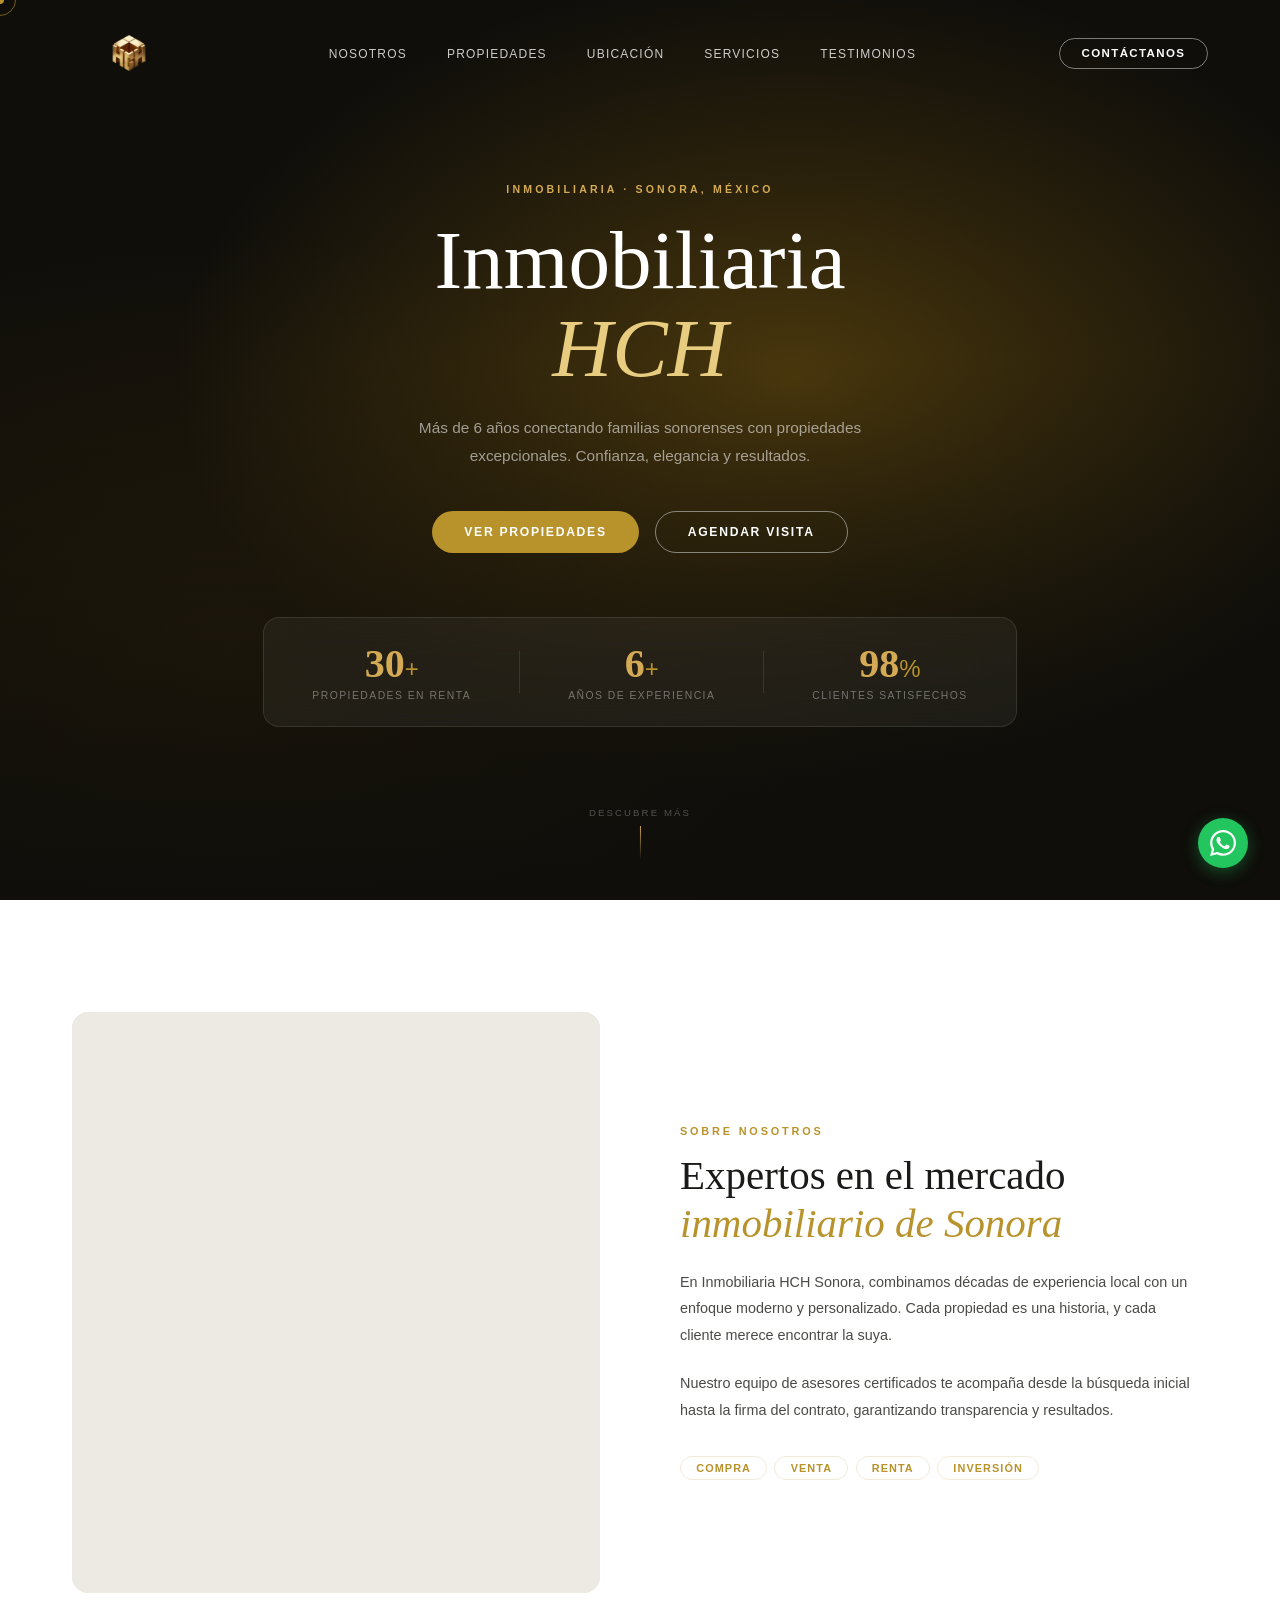
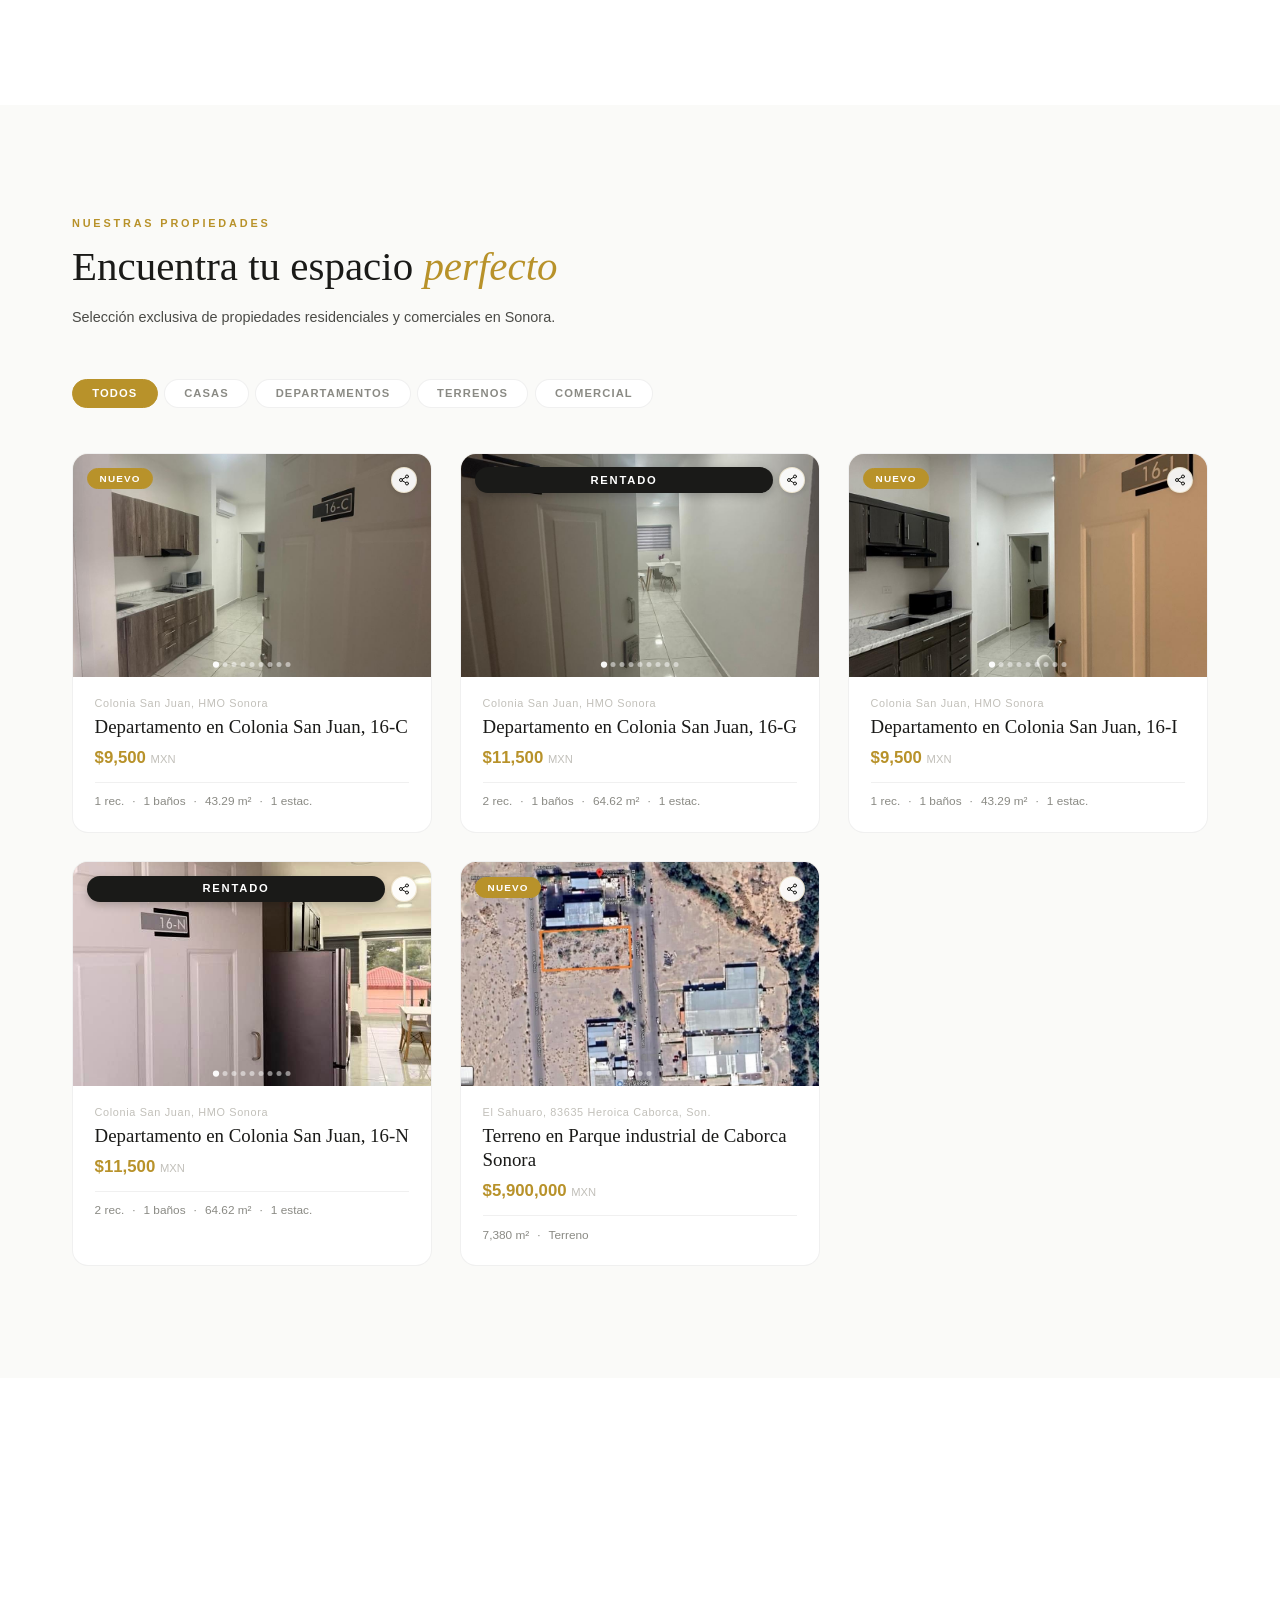
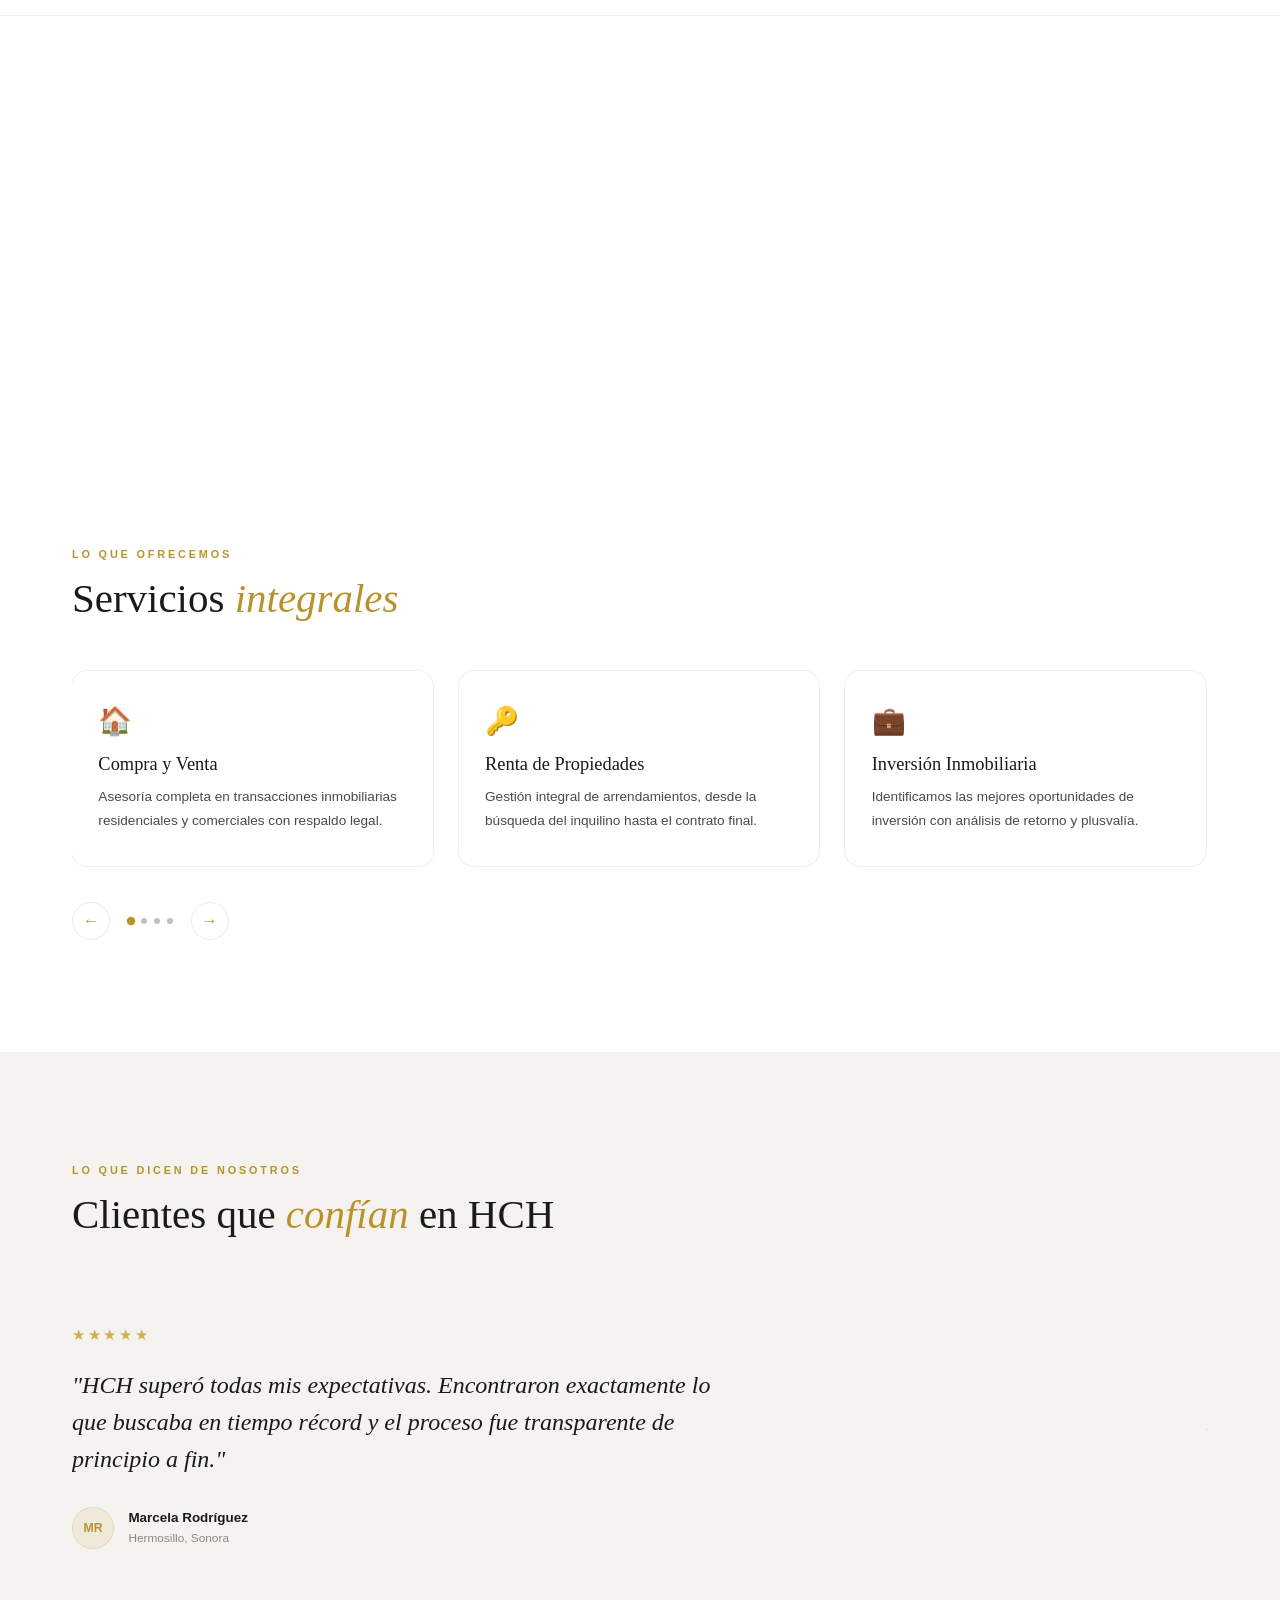
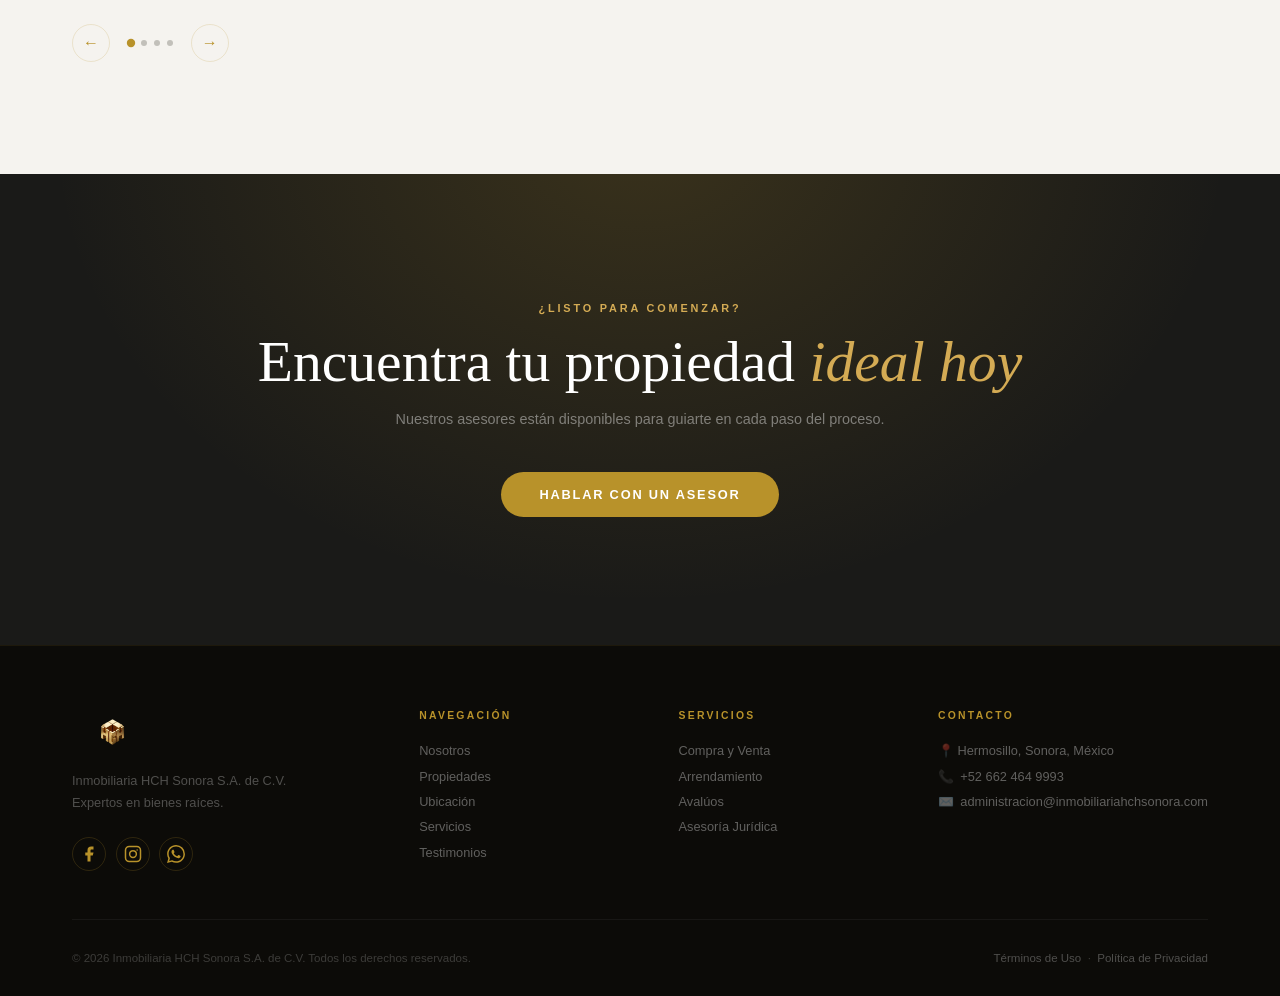
==== commit 93fafc8b: "Add files via upload" ====
--- a/index.html
+++ b/index.html
@@ -159,7 +159,7 @@
       </div>
       <div class="propiedades-grid" id="propiedadesGrid">
 
-        <article class="propiedad-card reveal-up delay-1" data-tipo="departamento"
+        <article class="propiedad-card reveal-up delay-3" data-tipo="departamento"
           data-id="dpto-san-juan-16c"
           data-nombre="Departamento en Colonia San Juan, 16-C"
           data-precio="$9,500 MXN"
@@ -257,7 +257,7 @@
           </div>
         </article>
       
-        <article class="propiedad-card reveal-up delay-3" data-tipo="departamento"
+        <article class="propiedad-card reveal-up delay-2" data-tipo="departamento"
           data-id="dpto-san-juan-16i"
           data-nombre="Departamento en Colonia San Juan, 16-I"
           data-precio="$9,500 MXN"
@@ -306,7 +306,7 @@
           </div>
         </article>
 
-        <article class="propiedad-card reveal-up delay-1" data-tipo="departamento"
+        <article class="propiedad-card reveal-up delay-2" data-tipo="departamento"
           data-id="dpto-san-juan-16n"
           data-nombre="Departamento en Colonia San Juan, 16-N"
           data-precio="$11,500 MXN"
@@ -355,7 +355,7 @@
           </div>
         </article>
 
-        <article class="propiedad-card reveal-up delay-2" data-tipo="terreno"
+        <article class="propiedad-card reveal-up" data-tipo="terreno"
           data-id="terreno-caborca-sahuaro"
           data-nombre="El Sahuaro, 83635 Heroica Caborca, Son."
           data-precio="$5,900,000 MXN"
@@ -522,7 +522,7 @@
       <div class="footer-grid">
         <div class="footer-brand">
           <img src="assets/LogoHCHv1.png" alt="HCH Inmobiliaria" class="footer-logo" />
-          <p>Inmobiliaria HCH Sonora S.A. de C.V.<br />Expertos en bienes raíces desde 2008.</p>
+          <p>Inmobiliaria HCH Sonora S.A. de C.V.<br />Expertos en bienes raíces.</p>
           <div class="footer-social">
             <a href="https://www.facebook.com/profile.php?id=61590994755102" class="social-icon" aria-label="Facebook" target="_blank" rel="noopener">
               <!-- Facebook -->
@@ -717,6 +717,15 @@
           <textarea id="mensaje" name="mensaje" rows="3" placeholder="Cuéntanos qué buscas..."></textarea>
         </div>
         <input type="text" name="sitio_web" id="sitio_web" class="campo-trampa" autocomplete="off" tabindex="-1" />
+        <div class="form-checkbox-group">
+          <label class="form-checkbox">
+            <input type="checkbox" id="aceptaPrivacidad" name="aceptaPrivacidad" required />
+            <span class="form-checkbox-text">
+              He leído y acepto el <a href="privacidad.html" target="_blank" rel="noopener">Política de Privacidad</a>
+              y los <a href="terminos.html" target="_blank" rel="noopener">Términos de Uso</a>. *
+            </span>
+          </label>
+        </div>
         <div class="form-submit-wrap">
           <button type="submit" class="btn-primary">
             <span class="btn-text">Enviar Mensaje</span>
--- a/css/styles.css
+++ b/css/styles.css
@@ -343,15 +343,46 @@
   50% { opacity:0.35; transform:scaleY(0.5); }
 }
 .reveal-up, .reveal-left, .reveal-right {
-  opacity: 0; transition: opacity 0.6s ease, transform 0.6s cubic-bezier(0.25,0.46,0.45,0.94);
-}
-.reveal-up   { transform: translateY(28px); }
-.reveal-left  { transform: translateX(-38px); }
-.reveal-right { transform: translateX(38px); }
-.reveal-up.visible, .reveal-left.visible, .reveal-right.visible { opacity:1; transform:translate(0); }
-.delay-1 { transition-delay:0.1s !important; }
-.delay-2 { transition-delay:0.2s !important; }
-.delay-3 { transition-delay:0.3s !important; }
+  opacity: 0;
+  /* Fundido largo con curva suave (ease-out): entra rápido y frena despacio,
+     para que se perciba como un desvanecido y no como un elemento que "salta" */
+  transition: opacity 0.95s cubic-bezier(0.22, 0.61, 0.36, 1),
+              transform 0.95s cubic-bezier(0.22, 0.61, 0.36, 1);
+  /* Avisar al navegador que estos elementos se van a animar, para que los
+     componga en GPU y la entrada no se vea entrecortada */
+  will-change: opacity, transform;
+}
+.reveal-up   { transform: translateY(26px); }
+.reveal-left  { transform: translateX(-32px); }
+.reveal-right { transform: translateX(32px); }
+.reveal-up.visible, .reveal-left.visible, .reveal-right.visible {
+  opacity:1; transform:translate(0);
+  /* Una vez visible ya no necesita capa propia: liberarla ahorra memoria,
+     que es justo lo que satura al navegador en celular */
+  will-change: auto;
+}
+/* Escalonado más sutil: con 3 tarjetas por fila, delays largos hacen que la
+   última se sienta desconectada de las demás */
+.delay-1 { transition-delay:0.08s !important; }
+.delay-2 { transition-delay:0.16s !important; }
+.delay-3 { transition-delay:0.24s !important; }
+
+/* Las tarjetas de propiedades tienen su PROPIA transición para el efecto
+   hover (transform var(--t), box-shadow, border-color). Como esa regla
+   pesa lo mismo en especificidad que .reveal-up y aparece después en la
+   hoja de estilos, ganaba ella — y por eso la tarjeta aparecía de golpe
+   (sin transición de opacidad) en vez de fundido suave como el texto.
+   Con el selector combinado ".propiedad-card.reveal-up" (más específico)
+   forzamos que, mientras la tarjeta aún no se ha revelado, use el fundido
+   lento; y en cuanto termina de aparecer (clase .visible ya puesta),
+   ".propiedad-card.visible" recupera la transición rápida para el hover. */
+.propiedad-card.reveal-up {
+  transition: opacity 0.95s cubic-bezier(0.22, 0.61, 0.36, 1),
+              transform 0.95s cubic-bezier(0.22, 0.61, 0.36, 1);
+}
+.propiedad-card.visible {
+  transition: transform var(--t), box-shadow var(--t), border-color var(--t);
+}
 .nosotros { padding: 7rem 0; background: var(--white); }
 .nosotros-grid { display: grid; grid-template-columns: 1fr 1fr; gap: 5rem; align-items: center; }
 .about-img-wrap { position: relative; }
@@ -462,8 +493,11 @@
   width: 100%;
   height: 100%;
   transition: transform 0.65s cubic-bezier(0.25, 0.46, 0.45, 0.94);
-  will-change: transform;
-}
+}
+/* will-change solo mientras la tarjeta está a la vista (lo activa el JS).
+   Tenerlo siempre encendido en las 5 tarjetas obliga al navegador a mantener
+   una capa GPU por cada galería de fotos, y eso es lo que traba el scroll en celular */
+.card-slider.en-vista .card-slides { will-change: transform; }
 .card-slide {
   flex: 0 0 100%;  
   width: 100%;
--- a/css/mediaqueries.css
+++ b/css/mediaqueries.css
@@ -76,6 +76,19 @@
 
   .propiedades-grid { grid-template-columns: 1fr; }
   .servicios-grid { grid-template-columns: 1fr; }
+
+  /* ── Animación de entrada de tarjetas en móvil ──
+     En móvil las tarjetas van en 1 sola columna, así que aparecen de una en una.
+     Los delays escalonados (delay-1/2/3), pensados para cuando se ven 3 juntas,
+     aquí solo hacen que cada tarjeta se quede "colgada" antes de aparecer. */
+  .propiedad-card.delay-1,
+  .propiedad-card.delay-2,
+  .propiedad-card.delay-3 { transition-delay: 0s !important; }
+  /* Ahora que el disparo ocurre con el elemento ya visible (ver main.js),
+     este desplazamiento sí se alcanza a ver — un poco más notorio que antes */
+  .reveal-up   { transform: translateY(24px); }
+  .reveal-left  { transform: translateX(-24px); }
+  .reveal-right { transform: translateX(24px); }
   /* Servicios slider en móvil: 1 card, ancho completo del contenedor */
   .servicios-slider { width: 100%; overflow: hidden; }
   .servicios-track .servicio-card {
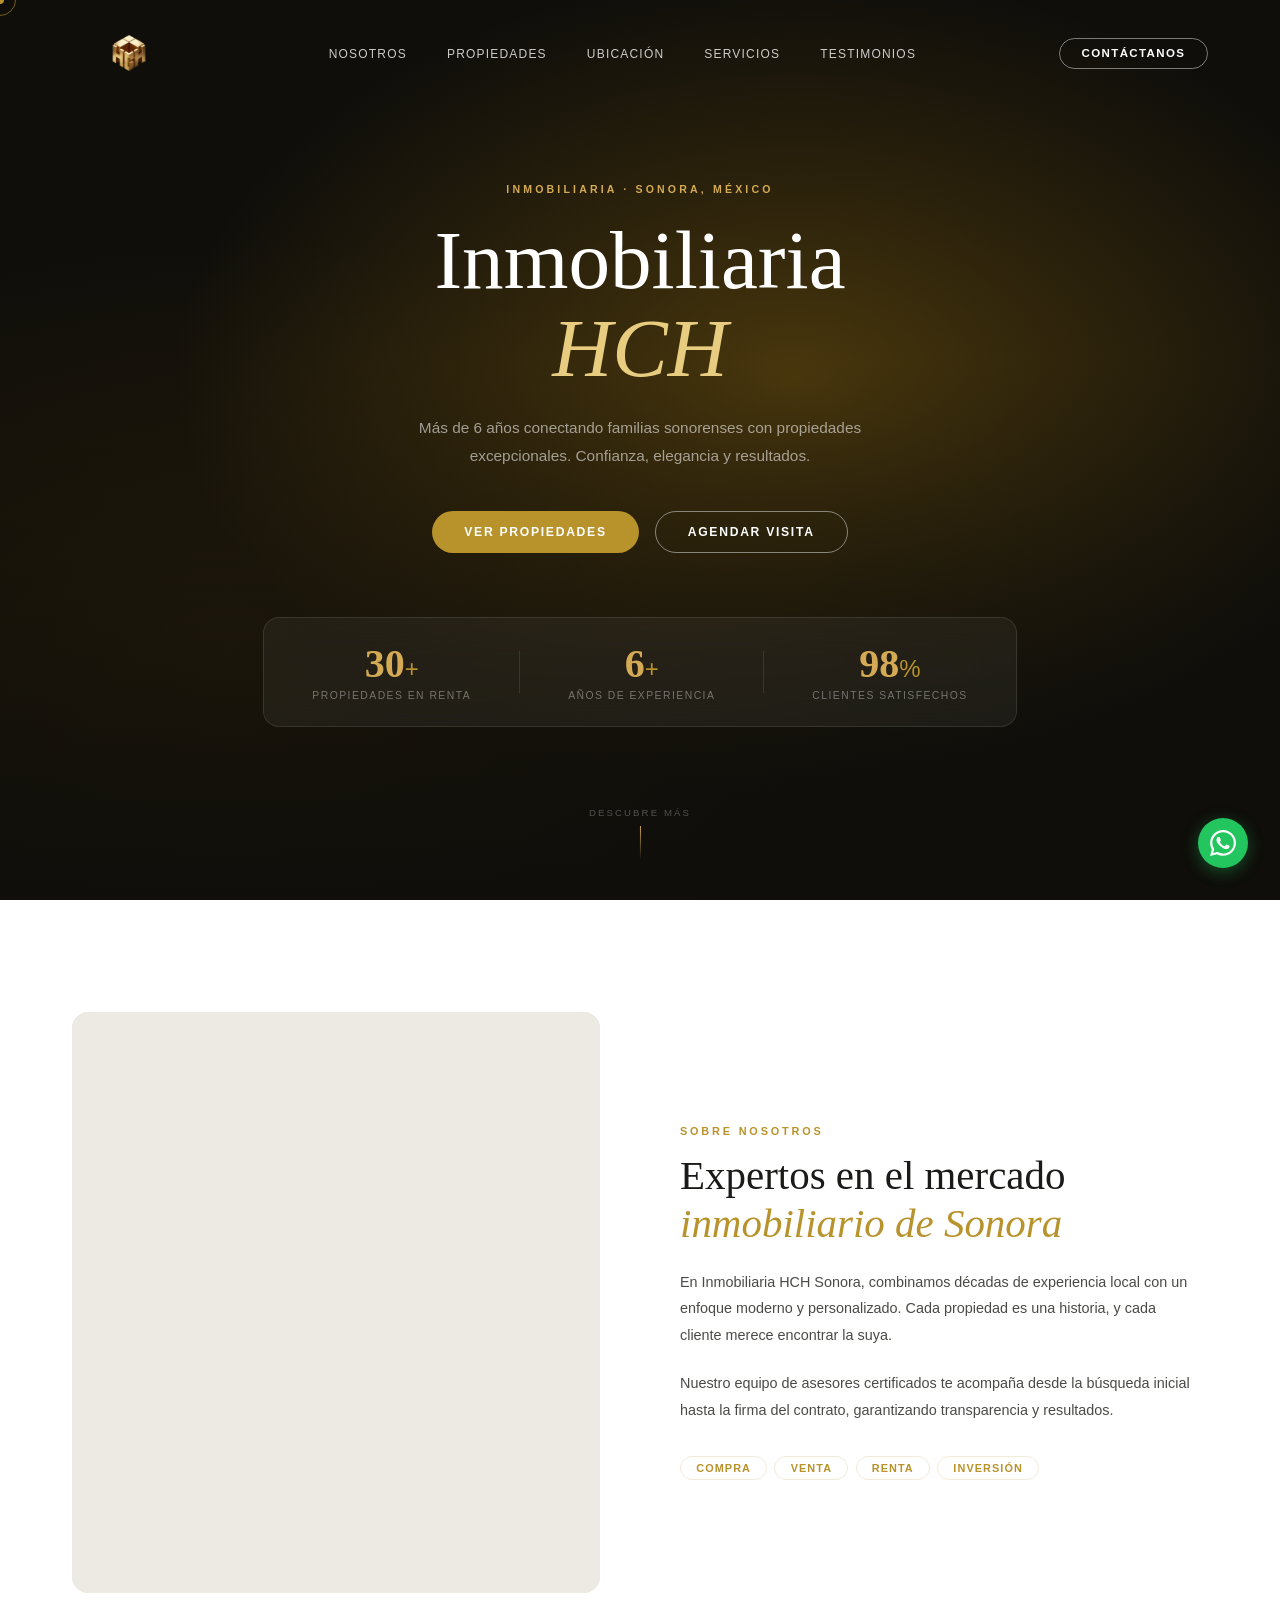
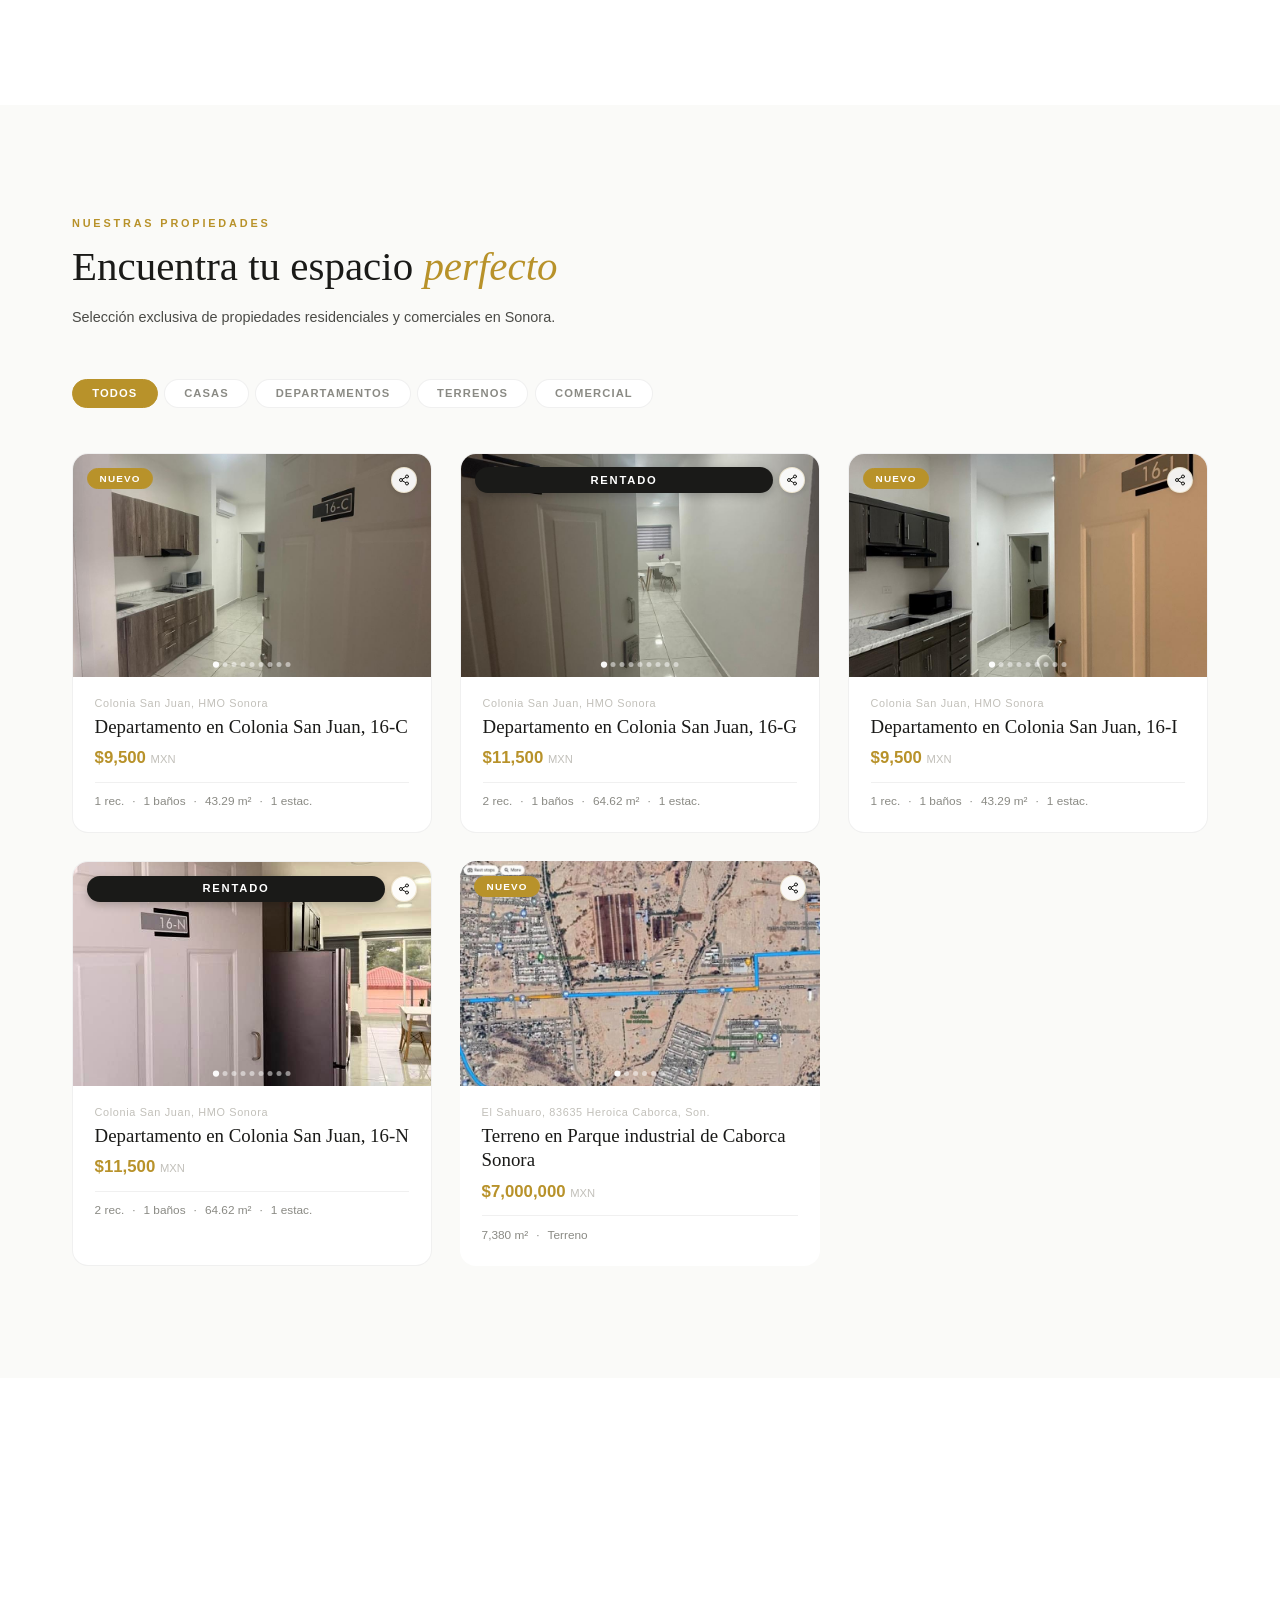
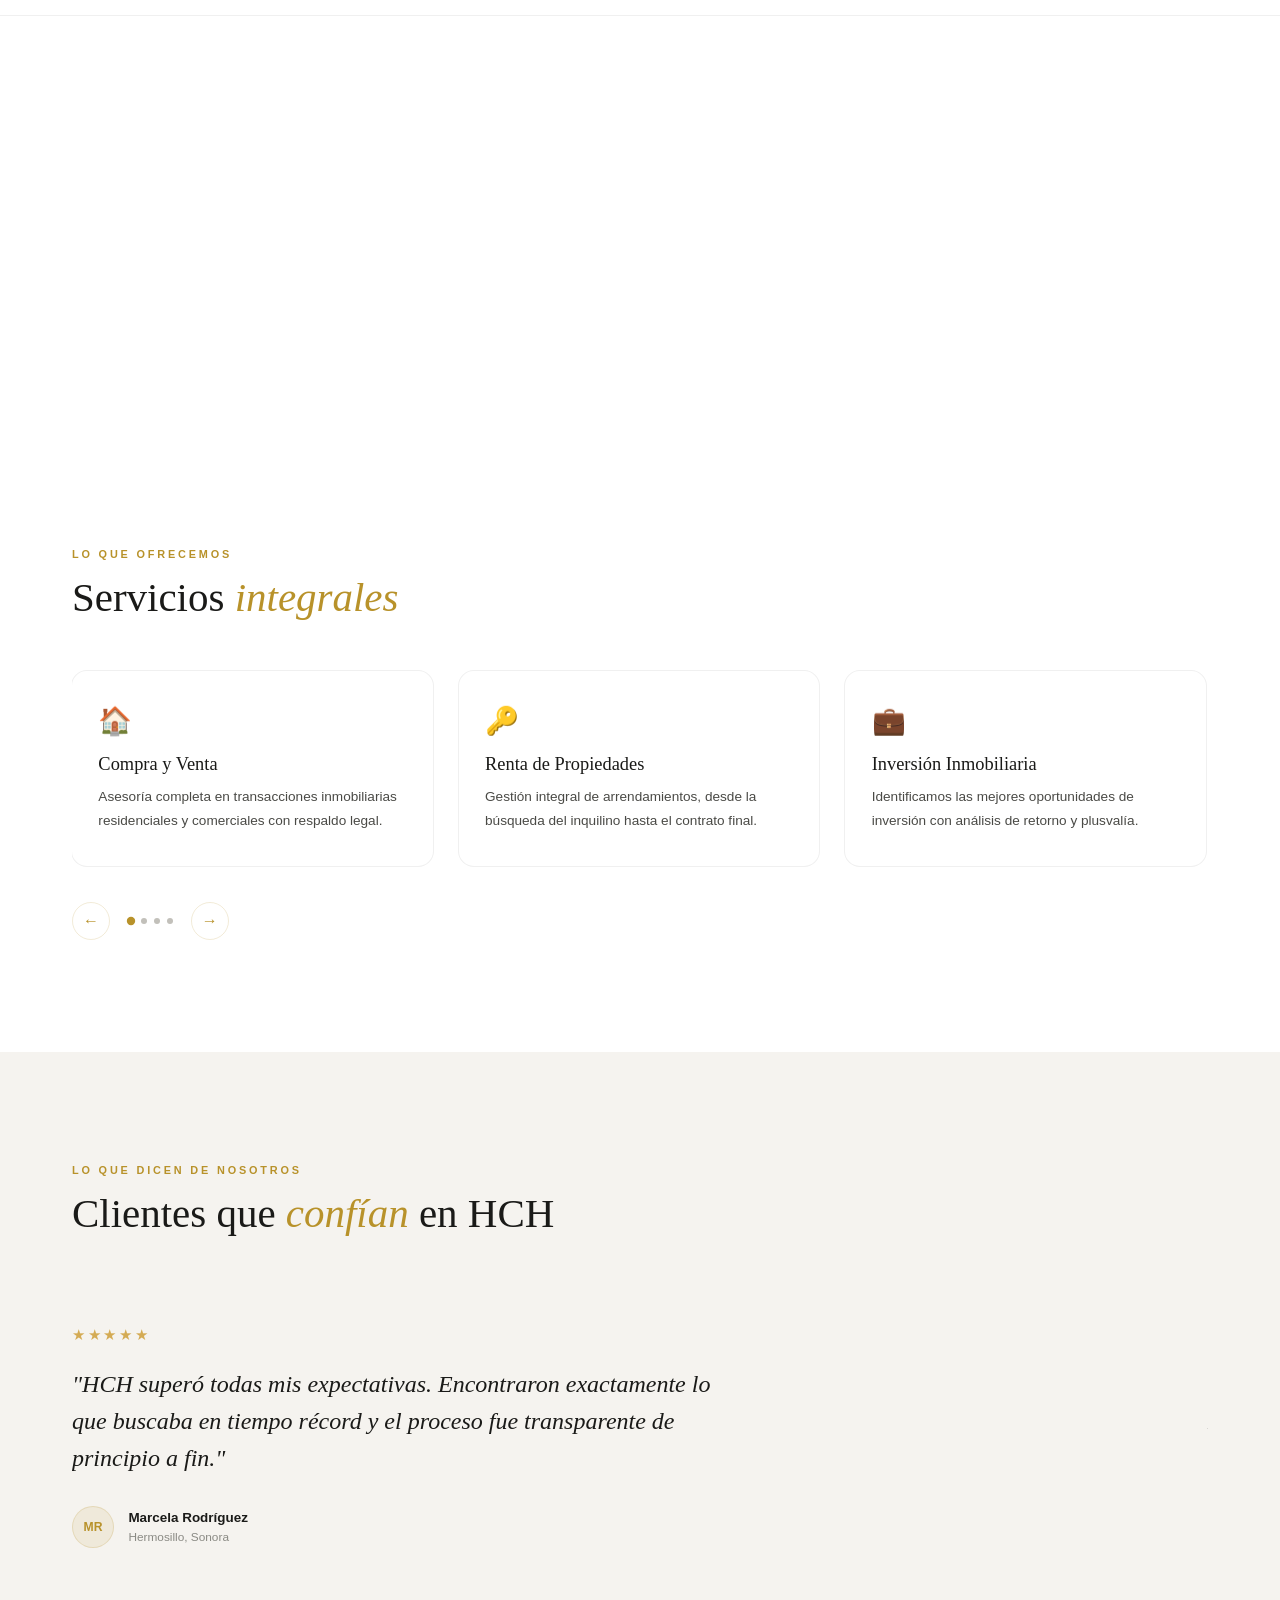
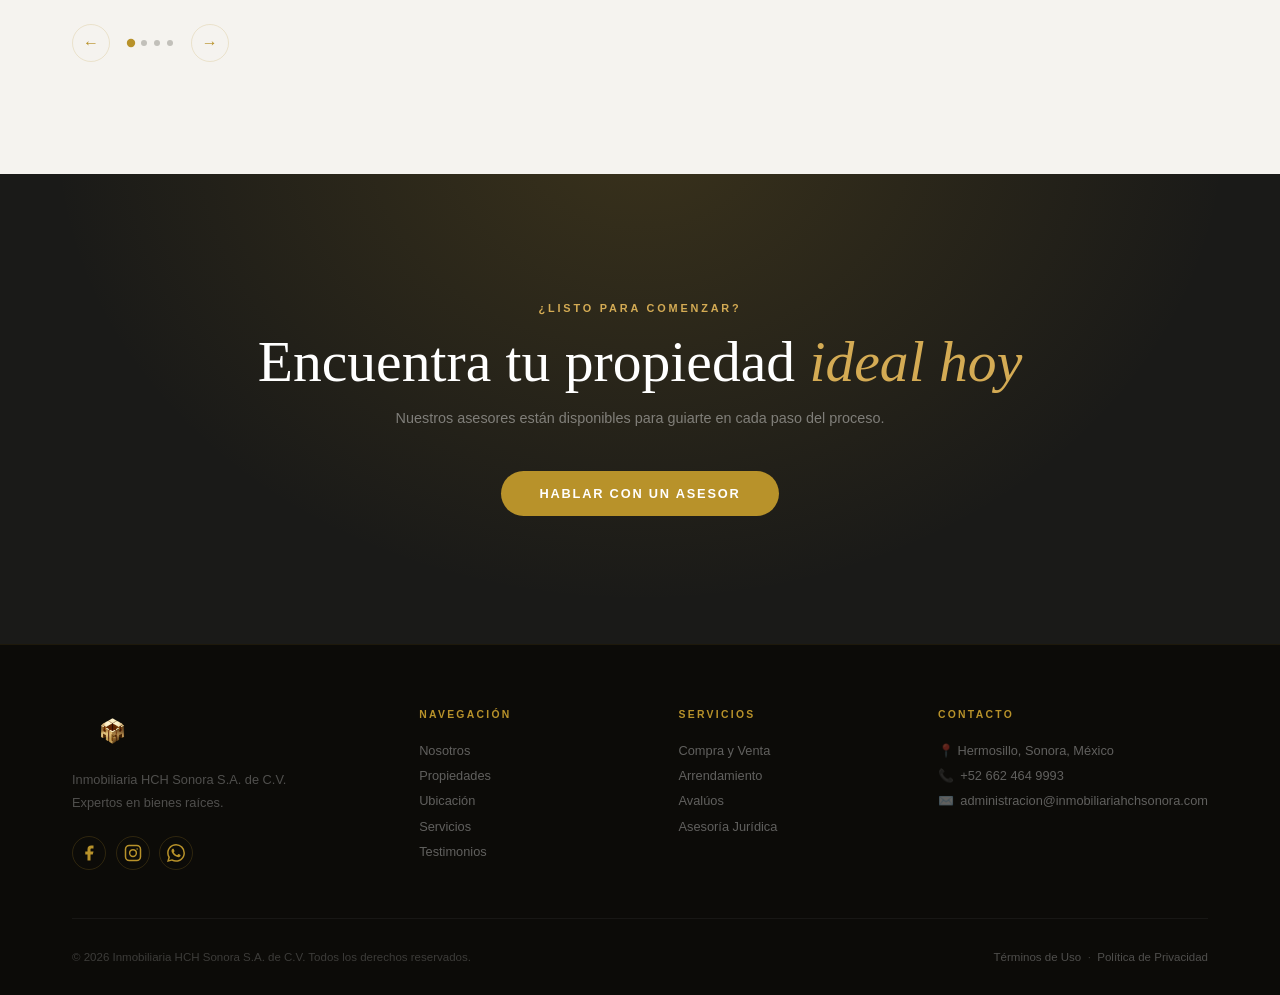
==== commit 9675cd29: "Add files via upload" ====
--- a/index.html
+++ b/index.html
@@ -358,15 +358,19 @@
         <article class="propiedad-card reveal-up" data-tipo="terreno"
           data-id="terreno-caborca-sahuaro"
           data-nombre="El Sahuaro, 83635 Heroica Caborca, Son."
-          data-precio="$5,900,000 MXN"
+          data-precio="$7,000,000 MXN"
           data-recamaras="—" data-banos="—" data-m2="7,380" data-estacionamientos="—"
           data-descripcion="Terreno en Parque industrial de Caborca Sonora, servicios completos, escrituras en regla, acceso pavimentado, ideal para construcción."
           data-ubicacion="Caborca Sonora"
           data-estado="disponible"
-          data-fotos="assets/terreno1.jpg|assets/terreno2.jpg|assets/terreno3.jpg">
+          data-mapa="https://www.google.com/maps/embed?pb=!1m10!1m8!1m3!1d606.3060934761918!2d-112.12139143654238!3d30.72443843323161!3m2!1i1024!2i768!4f13.1!5e0!3m2!1ses!2smx!4v1792818429817!5m2!1ses!2smx" width="600" height="450" style="border:0;" allowfullscreen="" loading="lazy" referrerpolicy="strict-origin-when-cross-origin"
+          data-fotos="assets/terreno2.jpg|assets/terreno3.jpg|assets/terreno4.jpg|assets/terreno5.jpg|assets/terreno6.jpg|assets/terreno7.jpg">
           <div class="card-img-wrap">
             <div class="card-slider">
               <div class="card-slides">
+                <div class="card-slide" style="background:#ddd8c8;"></div>
+                <div class="card-slide" style="background:#c8c0b0;"></div>
+                <div class="card-slide" style="background:#ddd8c8;"></div>
                 <div class="card-slide" style="background:#ddd8c8;"></div>
                 <div class="card-slide" style="background:#c8c0b0;"></div>
                 <div class="card-slide" style="background:#ddd8c8;"></div>
@@ -387,7 +391,7 @@
           <div class="card-body">
             <p class="card-ubicacion">El Sahuaro, 83635 Heroica Caborca, Son.</p>
             <h3 class="card-nombre">Terreno en Parque industrial de Caborca Sonora</h3>
-            <p class="card-precio">$5,900,000 <span>MXN</span></p>
+            <p class="card-precio">$7,000,000 <span>MXN</span></p>
             <div class="card-specs">
               <span>7,380 m²</span><span>·</span>
               <span>Terreno</span>
--- a/css/styles.css
+++ b/css/styles.css
@@ -343,46 +343,15 @@
   50% { opacity:0.35; transform:scaleY(0.5); }
 }
 .reveal-up, .reveal-left, .reveal-right {
-  opacity: 0;
-  /* Fundido largo con curva suave (ease-out): entra rápido y frena despacio,
-     para que se perciba como un desvanecido y no como un elemento que "salta" */
-  transition: opacity 0.95s cubic-bezier(0.22, 0.61, 0.36, 1),
-              transform 0.95s cubic-bezier(0.22, 0.61, 0.36, 1);
-  /* Avisar al navegador que estos elementos se van a animar, para que los
-     componga en GPU y la entrada no se vea entrecortada */
-  will-change: opacity, transform;
-}
-.reveal-up   { transform: translateY(26px); }
-.reveal-left  { transform: translateX(-32px); }
-.reveal-right { transform: translateX(32px); }
-.reveal-up.visible, .reveal-left.visible, .reveal-right.visible {
-  opacity:1; transform:translate(0);
-  /* Una vez visible ya no necesita capa propia: liberarla ahorra memoria,
-     que es justo lo que satura al navegador en celular */
-  will-change: auto;
-}
-/* Escalonado más sutil: con 3 tarjetas por fila, delays largos hacen que la
-   última se sienta desconectada de las demás */
-.delay-1 { transition-delay:0.08s !important; }
-.delay-2 { transition-delay:0.16s !important; }
-.delay-3 { transition-delay:0.24s !important; }
-
-/* Las tarjetas de propiedades tienen su PROPIA transición para el efecto
-   hover (transform var(--t), box-shadow, border-color). Como esa regla
-   pesa lo mismo en especificidad que .reveal-up y aparece después en la
-   hoja de estilos, ganaba ella — y por eso la tarjeta aparecía de golpe
-   (sin transición de opacidad) en vez de fundido suave como el texto.
-   Con el selector combinado ".propiedad-card.reveal-up" (más específico)
-   forzamos que, mientras la tarjeta aún no se ha revelado, use el fundido
-   lento; y en cuanto termina de aparecer (clase .visible ya puesta),
-   ".propiedad-card.visible" recupera la transición rápida para el hover. */
-.propiedad-card.reveal-up {
-  transition: opacity 0.95s cubic-bezier(0.22, 0.61, 0.36, 1),
-              transform 0.95s cubic-bezier(0.22, 0.61, 0.36, 1);
-}
-.propiedad-card.visible {
-  transition: transform var(--t), box-shadow var(--t), border-color var(--t);
-}
+  opacity: 0; transition: opacity 0.6s ease, transform 0.6s cubic-bezier(0.25,0.46,0.45,0.94);
+}
+.reveal-up   { transform: translateY(28px); }
+.reveal-left  { transform: translateX(-38px); }
+.reveal-right { transform: translateX(38px); }
+.reveal-up.visible, .reveal-left.visible, .reveal-right.visible { opacity:1; transform:translate(0); }
+.delay-1 { transition-delay:0.1s !important; }
+.delay-2 { transition-delay:0.2s !important; }
+.delay-3 { transition-delay:0.3s !important; }
 .nosotros { padding: 7rem 0; background: var(--white); }
 .nosotros-grid { display: grid; grid-template-columns: 1fr 1fr; gap: 5rem; align-items: center; }
 .about-img-wrap { position: relative; }
@@ -493,11 +462,8 @@
   width: 100%;
   height: 100%;
   transition: transform 0.65s cubic-bezier(0.25, 0.46, 0.45, 0.94);
-}
-/* will-change solo mientras la tarjeta está a la vista (lo activa el JS).
-   Tenerlo siempre encendido en las 5 tarjetas obliga al navegador a mantener
-   una capa GPU por cada galería de fotos, y eso es lo que traba el scroll en celular */
-.card-slider.en-vista .card-slides { will-change: transform; }
+  will-change: transform;
+}
 .card-slide {
   flex: 0 0 100%;  
   width: 100%;
@@ -958,6 +924,38 @@
 }
 .form-submit-wrap { display: flex; justify-content: center; padding-top: 0.2rem; }
 .form-submit-wrap .btn-primary { min-width: 190px; }
+/* Checkbox de consentimiento (Aviso de Privacidad / Términos) */
+.form-checkbox-group { padding: 0.2rem 0; }
+.form-checkbox {
+  display: flex;
+  align-items: flex-start;
+  gap: 0.6rem;
+  cursor: pointer;
+  padding: 0.85rem 0.95rem;
+  border: 1px solid var(--line);
+  border-radius: var(--r);
+  background: var(--offwhite);
+  transition: var(--tf);
+}
+.form-checkbox input[type="checkbox"] {
+  margin-top: 0.15rem;
+  width: 16px; height: 16px;
+  flex-shrink: 0;
+  accent-color: var(--gold);
+  cursor: pointer;
+}
+.form-checkbox-text {
+  font-size: 0.8rem;
+  line-height: 1.55;
+  color: var(--ink-mid);
+}
+.form-checkbox-text a { color: var(--gold); text-decoration: underline; text-underline-offset: 2px; }
+.form-checkbox-text a:hover { color: var(--gold-dark); }
+/* Estado de error: mismo tratamiento visual que los demás campos requeridos */
+.form-checkbox.field-error {
+  border-color: #e05555;
+  box-shadow: 0 0 0 3px rgba(224,85,85,0.12);
+}
 .form-success {
   text-align: center; padding: 0.9rem;
   background: rgba(184,146,42,0.07);
